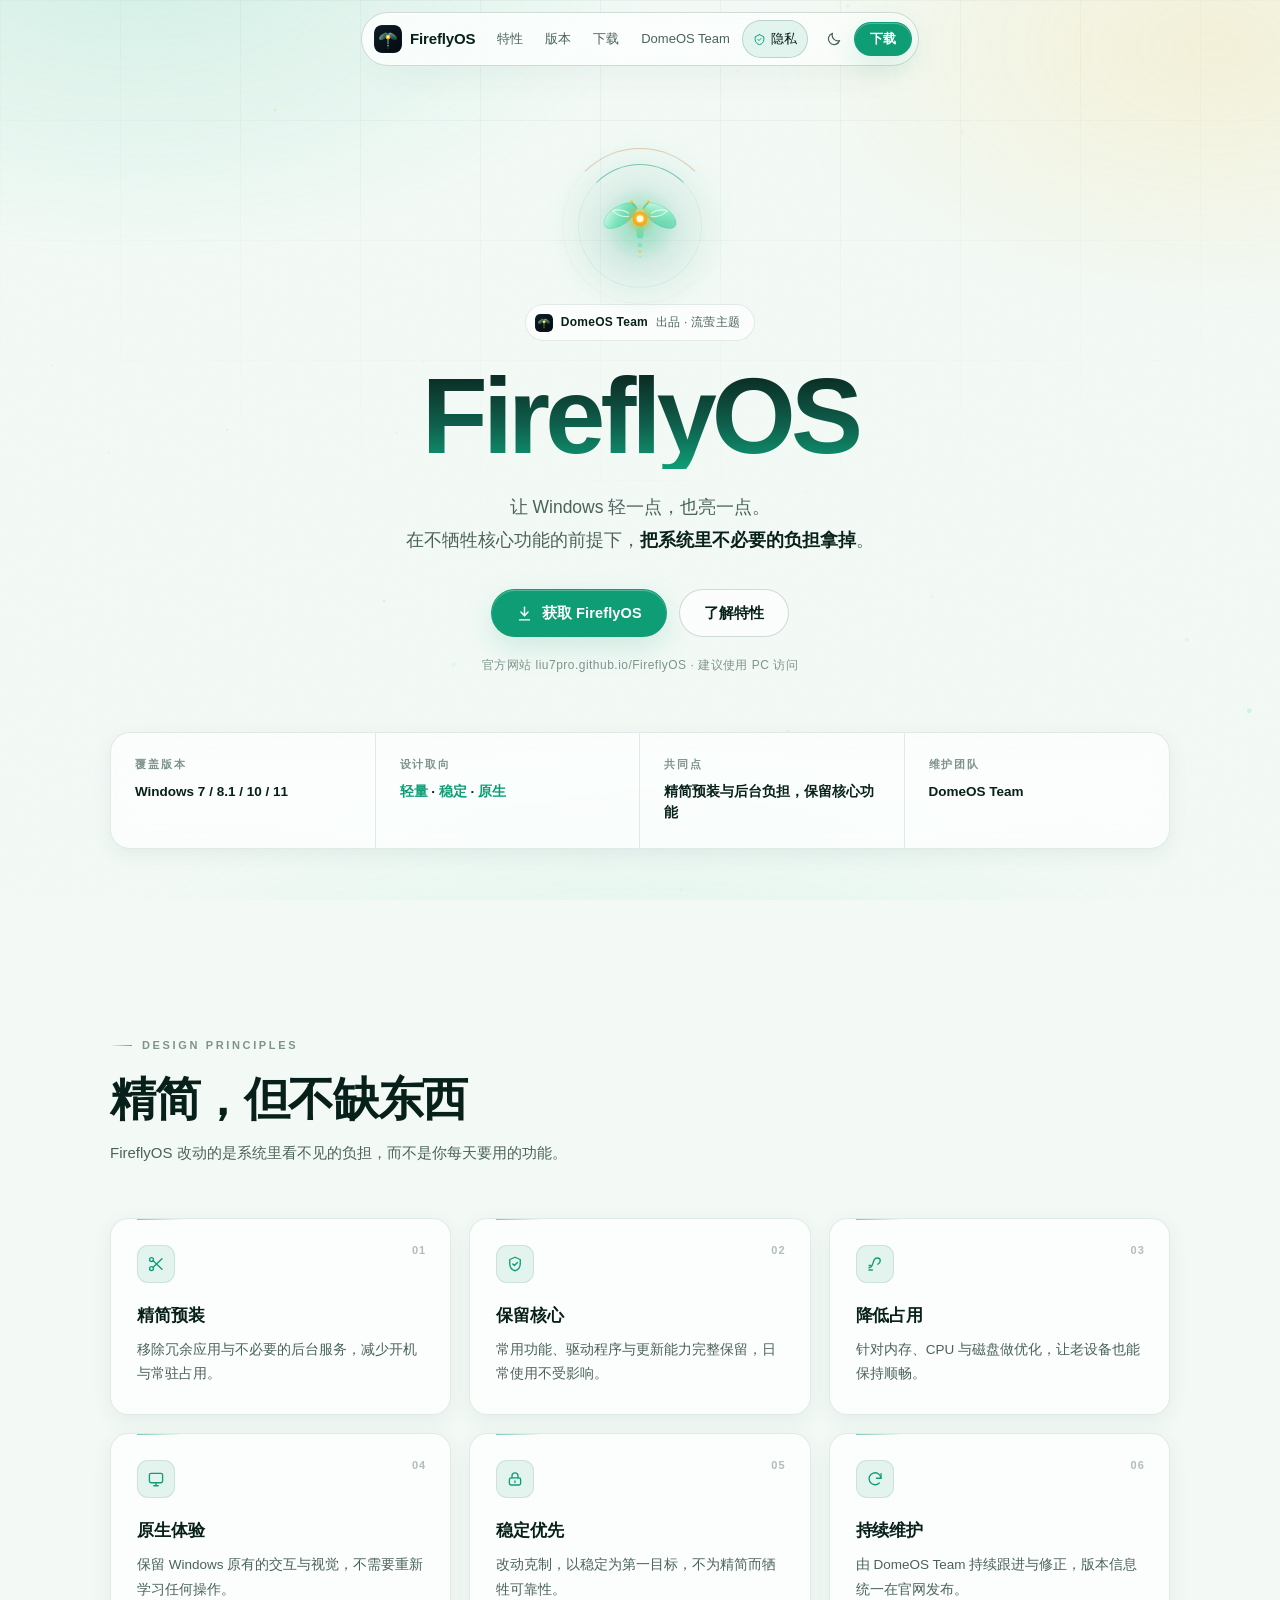
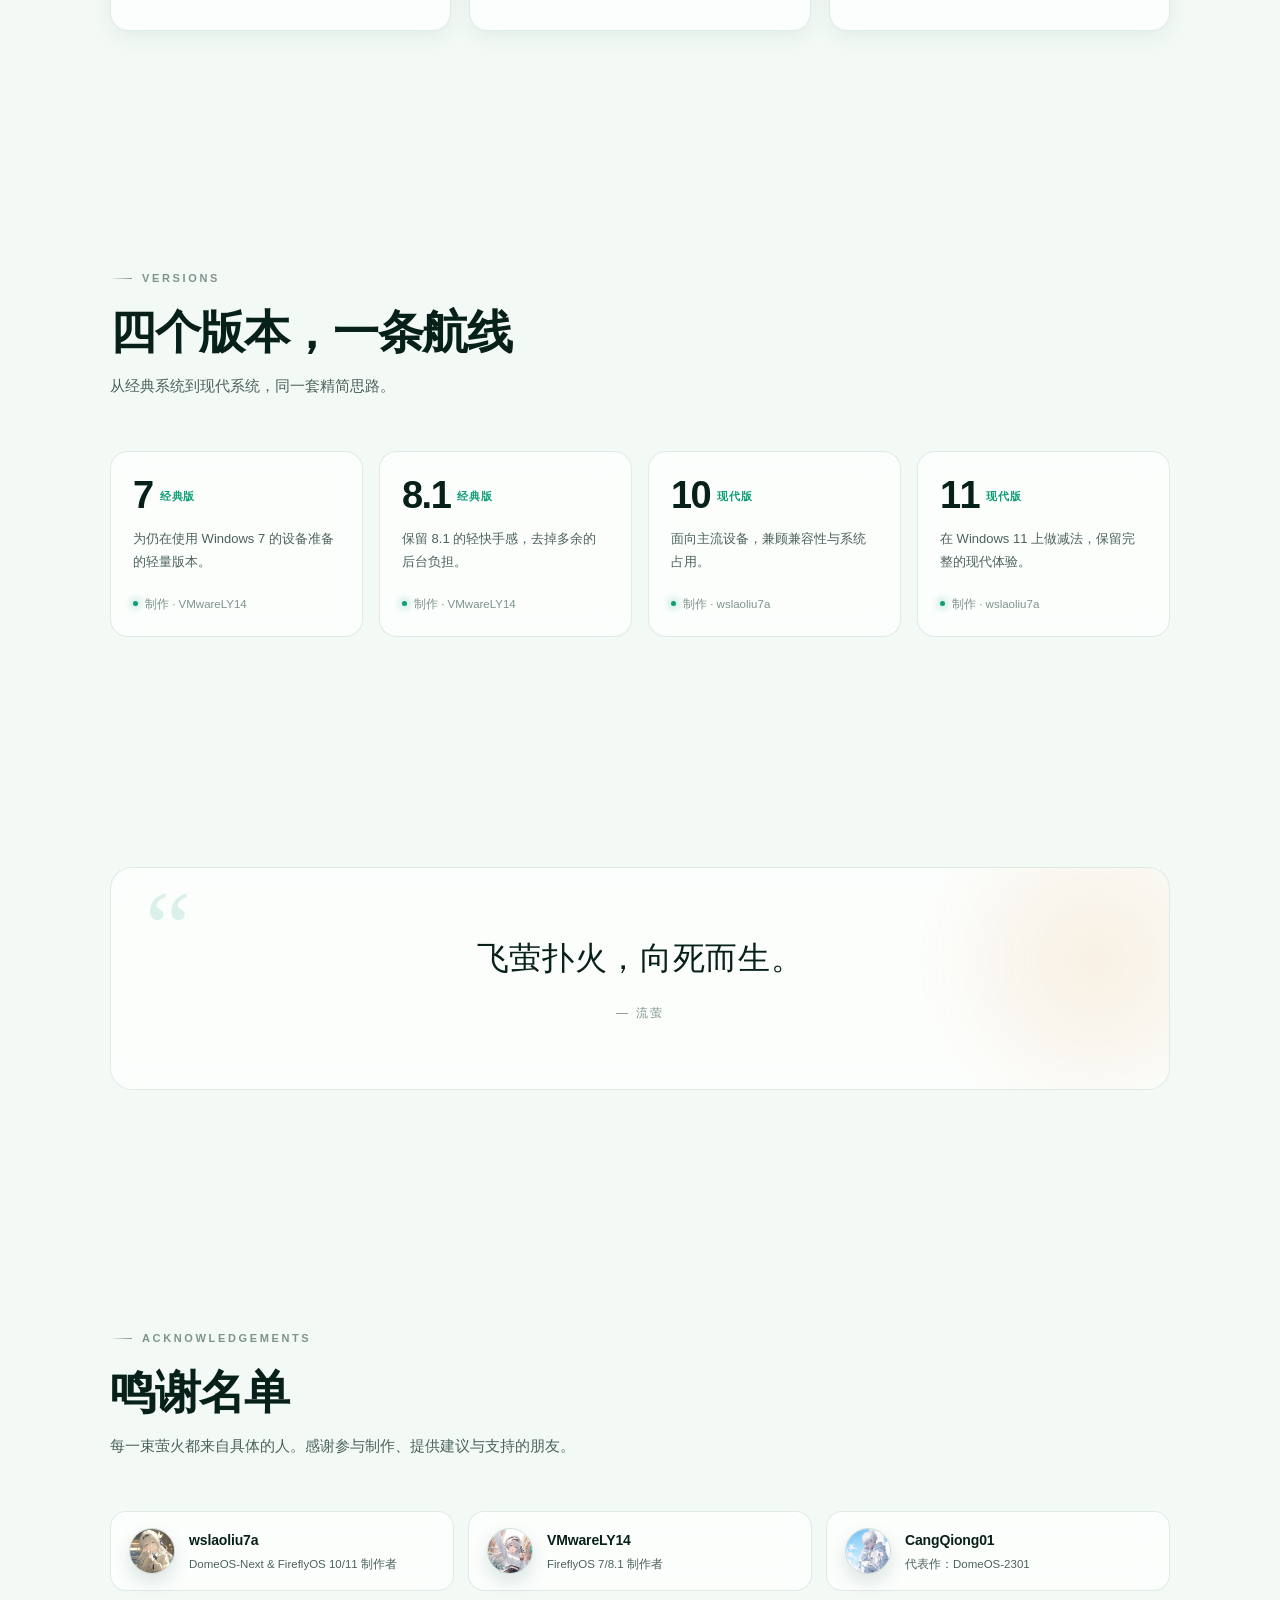
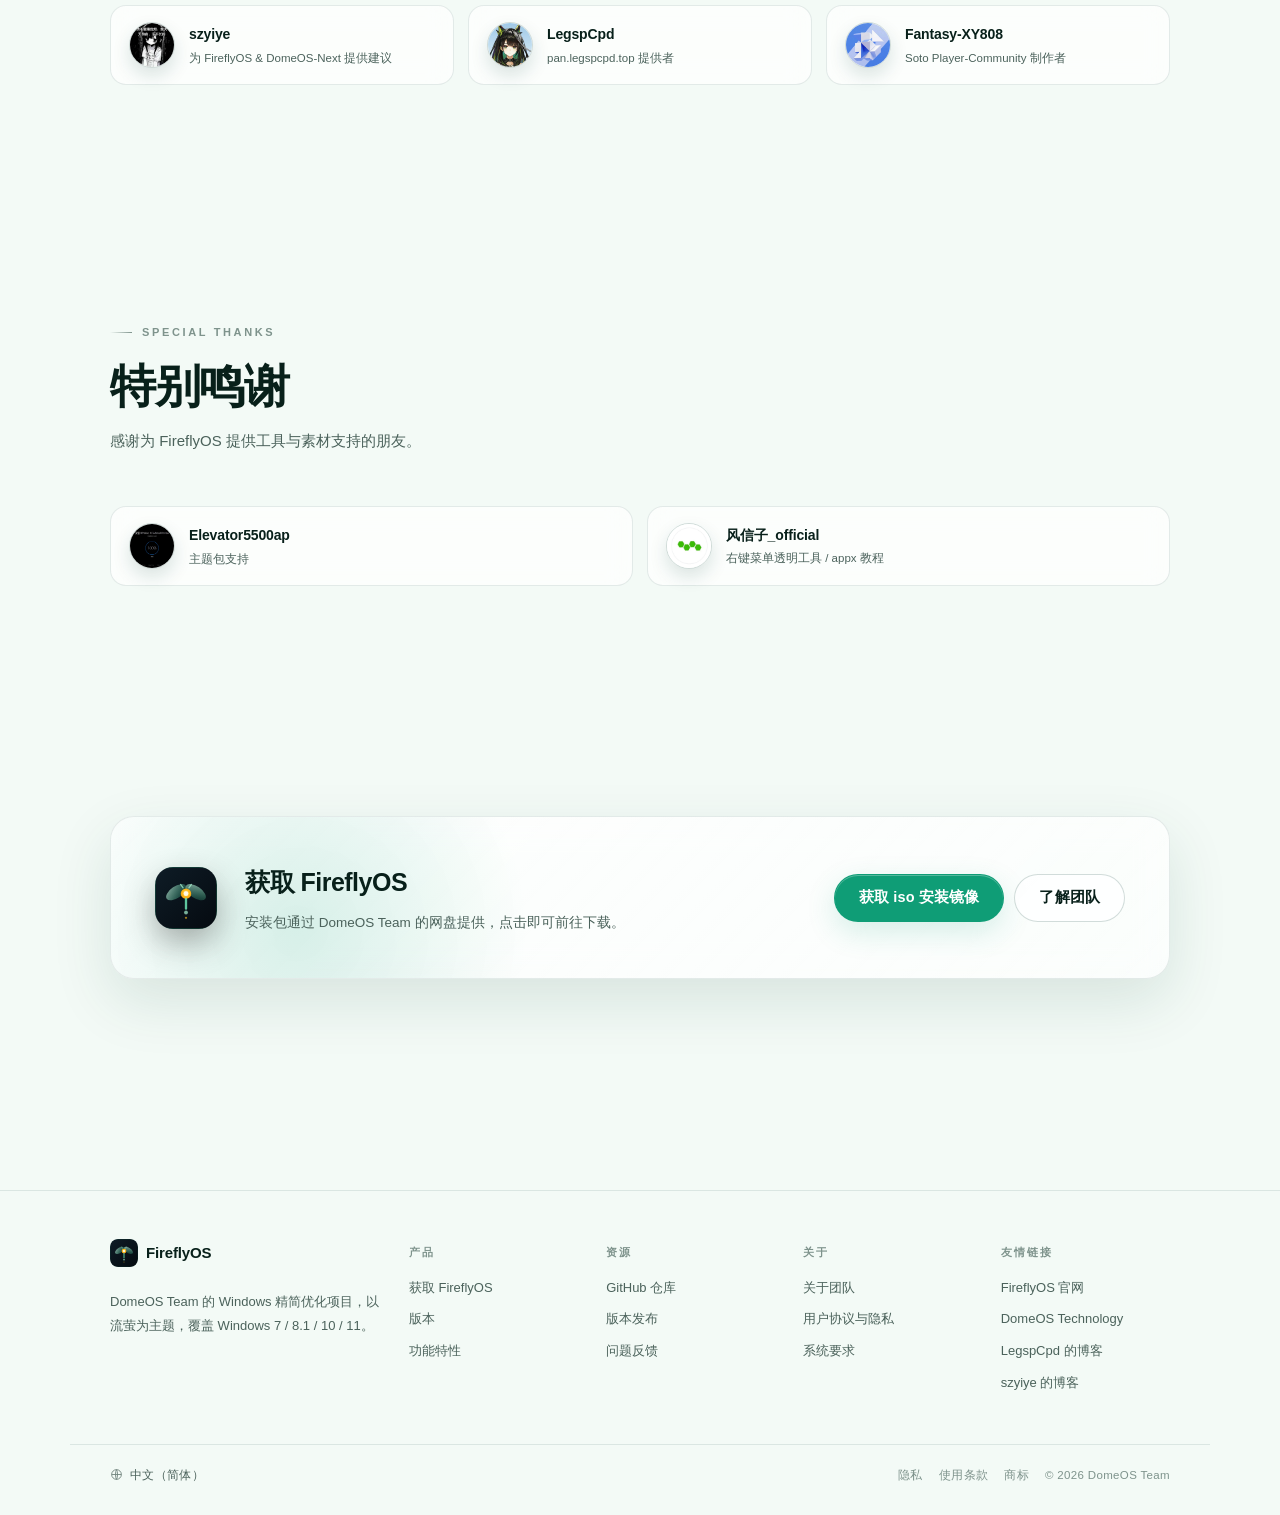
==== index.html @ e820aefb "style: 参考月之暗面优化排版，隐私入口改为 Team 协议页" ====
<!DOCTYPE html>
<html lang="zh-CN" data-color-mode="dark">
<head>
<meta charset="UTF-8" />
<meta name="viewport" content="width=device-width, initial-scale=1.0" />
<title>FireflyOS — 让 Windows 重新发光</title>
<meta name="description" content="FireflyOS 是 DomeOS Team 打造的 Windows 精简优化版本，以流萤为主题，覆盖 Windows 7 / 8.1 / 10 / 11，在不牺牲核心功能的前提下降低系统占用。" />
<meta name="theme-color" content="#060a10" id="themeColor" />
<meta name="color-scheme" content="dark light" />
<meta property="og:type" content="website" />
<meta property="og:title" content="FireflyOS — 让 Windows 重新发光" />
<meta property="og:description" content="DomeOS Team 出品的 Windows 精简优化版本，以流萤为主题，覆盖 Windows 7 / 8.1 / 10 / 11。飞萤扑火，向死而生。" />
<link rel="icon" href="assets/logo.svg" type="image/svg+xml" />
<script>
  (function () {
    try {
      var saved = localStorage.getItem('ff-theme');
      var mode = saved === 'light' || saved === 'dark'
        ? saved
        : (window.matchMedia('(prefers-color-scheme: light)').matches ? 'light' : 'dark');
      document.documentElement.setAttribute('data-color-mode', mode);
    } catch (e) {}
  })();
</script>
<style>html{background:#060a10}html[data-color-mode="light"]{background:#f3faf6}</style>
<link rel="stylesheet" href="assets/theme.css" />
<link rel="stylesheet" href="assets/style.css?v=4" />
</head>
<body>

<div class="bg-scene" aria-hidden="true"></div>
<canvas id="fireflies" aria-hidden="true"></canvas>

<header class="site-header" id="siteHeader">
  <div class="nav-inner">
    <a class="brand" href="#" aria-label="FireflyOS 首页">
      <img src="assets/logo.svg" alt="" />
      <span>FireflyOS</span>
    </a>

    <nav class="nav-links" id="navLinks" aria-label="主导航">
      <span class="nav-hover" aria-hidden="true"></span>
      <a href="#features">特性</a>
      <a href="#versions">版本</a>
      <a href="#download">下载</a>
      <a href="https://liu7pro.github.io/DomeOS-Team/">DomeOS Team</a>
      <a class="nav-privacy" href="https://liu7pro.github.io/DomeOS-Team/legal.html" aria-label="用户协议与隐私政策">
        <svg viewBox="0 0 24 24" fill="none" stroke="currentColor" stroke-width="1.8" stroke-linecap="round" stroke-linejoin="round"><path d="M12 3l8 4v5c0 4.5-3.4 8.6-8 9.5C7.4 20.6 4 16.5 4 12V7l8-4z" /><path d="m9 12 2 2 4-4" /></svg>
        隐私
      </a>
    </nav>

    <div class="nav-actions">
      <button class="theme-toggle" id="themeToggle" type="button" aria-label="切换深浅色模式" aria-pressed="false">
        <svg class="ic-sun" viewBox="0 0 24 24" fill="none" stroke="currentColor" stroke-width="1.8" stroke-linecap="round">
          <circle cx="12" cy="12" r="4.2" />
          <path d="M12 2.5v2M12 19.5v2M2.5 12h2M19.5 12h2M5.2 5.2l1.4 1.4M17.4 17.4l1.4 1.4M18.8 5.2l-1.4 1.4M6.6 17.4l-1.4 1.4" />
        </svg>
        <svg class="ic-moon" viewBox="0 0 24 24" fill="none" stroke="currentColor" stroke-width="1.8" stroke-linecap="round" stroke-linejoin="round">
          <path d="M20.5 14.3A8.6 8.6 0 0 1 9.7 3.5a8.6 8.6 0 1 0 10.8 10.8Z" />
        </svg>
      </button>
      <a class="btn btn-primary btn-sm" href="https://pan.legspcpd.top/s/m5fM" target="_blank" rel="noopener">下载</a>
      <button class="menu-toggle" id="menuToggle" type="button" aria-label="打开菜单" aria-expanded="false" aria-controls="navLinks">
        <svg viewBox="0 0 24 24" fill="none" stroke="currentColor" stroke-width="2" stroke-linecap="round"><path d="M4 7h16M4 12h16M4 17h16" /></svg>
      </button>
    </div>
  </div>
</header>

<main>
  <section class="hero">
    <div class="container">
      <div class="hero-mark" aria-hidden="true">
        <span class="ring"></span>
        <span class="ring r2"></span>
        <img src="assets/emblem.svg" alt="" />
      </div>

      <div class="hero-badge">
        <img src="assets/logo.svg" alt="" />
        <b>DomeOS Team</b> 出品 · 流萤主题
      </div>

      <h1>FireflyOS</h1>
      <p class="lead">
        让 Windows 轻一点，也亮一点。<br />
        在不牺牲核心功能的前提下，<strong>把系统里不必要的负担拿掉</strong>。
      </p>

      <div class="hero-actions">
        <a class="btn btn-primary" href="https://pan.legspcpd.top/s/m5fM" target="_blank" rel="noopener">
          <svg viewBox="0 0 24 24" fill="none" stroke="currentColor" stroke-width="2" stroke-linecap="round" stroke-linejoin="round"><path d="M12 3v12" /><path d="m7 10 5 5 5-5" /><path d="M5 21h14" /></svg>
          获取 FireflyOS
        </a>
        <a class="btn btn-ghost" href="#features">了解特性</a>
      </div>

      <p class="hero-note">官方网站 liu7pro.github.io/FireflyOS · 建议使用 PC 访问</p>

      <div class="spec-panel" data-reveal>
        <div class="spec-item">
          <span>覆盖版本</span>
          <b>Windows 7 / 8.1 / 10 / 11</b>
        </div>
        <div class="spec-item">
          <span>设计取向</span>
          <b><em>轻量</em> · <em>稳定</em> · <em>原生</em></b>
        </div>
        <div class="spec-item">
          <span>共同点</span>
          <b>精简预装与后台负担，保留核心功能</b>
        </div>
        <div class="spec-item">
          <span>维护团队</span>
          <b>DomeOS Team</b>
        </div>
      </div>
    </div>
  </section>

  <section class="section" id="features">
    <div class="container">
      <div class="section-head" data-reveal>
        <span class="eyebrow">Design Principles</span>
        <h2 class="section-title">精简，但不缺东西</h2>
        <p class="section-sub">FireflyOS 改动的是系统里看不见的负担，而不是你每天要用的功能。</p>
      </div>

      <div class="grid-3">
        <article class="card" data-reveal style="--d:.02s">
          <span class="card-index">01</span>
          <div class="card-icon"><svg viewBox="0 0 24 24" fill="none" stroke="currentColor" stroke-width="1.8" stroke-linecap="round" stroke-linejoin="round"><circle cx="6" cy="6" r="2.6" /><circle cx="6" cy="18" r="2.6" /><path d="M8.2 7.6 20 19M8.2 16.4 20 5" /></svg></div>
          <h3>精简预装</h3>
          <p>移除冗余应用与不必要的后台服务，减少开机与常驻占用。</p>
        </article>
        <article class="card" data-reveal style="--d:.06s">
          <span class="card-index">02</span>
          <div class="card-icon"><svg viewBox="0 0 24 24" fill="none" stroke="currentColor" stroke-width="1.8" stroke-linecap="round" stroke-linejoin="round"><path d="M12 3 5 6v5.6c0 4.3 2.9 8.1 7 9.4 4.1-1.3 7-5.1 7-9.4V6l-7-3Z" /><path d="m9 12 2.1 2.1L15.3 10" /></svg></div>
          <h3>保留核心</h3>
          <p>常用功能、驱动程序与更新能力完整保留，日常使用不受影响。</p>
        </article>
        <article class="card" data-reveal style="--d:.1s">
          <span class="card-index">03</span>
          <div class="card-icon"><svg viewBox="0 0 24 24" fill="none" stroke="currentColor" stroke-width="1.8" stroke-linecap="round" stroke-linejoin="round"><path d="M4 17c3.4 0 4.6-3.2 5.4-6.4C10.2 7.4 11.3 4 15 4c2.5 0 4 1.6 4 3.7 0 2.3-1.6 3.6-3.3 4.6" /><path d="M4 20h4.5" /><path d="M4 14h2.8" /></svg></div>
          <h3>降低占用</h3>
          <p>针对内存、CPU 与磁盘做优化，让老设备也能保持顺畅。</p>
        </article>
        <article class="card" data-reveal style="--d:.02s">
          <span class="card-index">04</span>
          <div class="card-icon"><svg viewBox="0 0 24 24" fill="none" stroke="currentColor" stroke-width="1.8" stroke-linecap="round" stroke-linejoin="round"><rect x="3.2" y="4.5" width="17.6" height="12.5" rx="2.2" /><path d="M9 21h6M12 17v4" /></svg></div>
          <h3>原生体验</h3>
          <p>保留 Windows 原有的交互与视觉，不需要重新学习任何操作。</p>
        </article>
        <article class="card" data-reveal style="--d:.06s">
          <span class="card-index">05</span>
          <div class="card-icon"><svg viewBox="0 0 24 24" fill="none" stroke="currentColor" stroke-width="1.8" stroke-linecap="round" stroke-linejoin="round"><rect x="4.5" y="10.5" width="15" height="9.5" rx="2.2" /><path d="M8 10.5V7.8a4 4 0 0 1 8 0v2.7" /><path d="M12 14.6v2" /></svg></div>
          <h3>稳定优先</h3>
          <p>改动克制，以稳定为第一目标，不为精简而牺牲可靠性。</p>
        </article>
        <article class="card" data-reveal style="--d:.1s">
          <span class="card-index">06</span>
          <div class="card-icon"><svg viewBox="0 0 24 24" fill="none" stroke="currentColor" stroke-width="1.8" stroke-linecap="round" stroke-linejoin="round"><path d="M20 11a8 8 0 1 0-2.3 6.3" /><path d="M20 5v6h-6" /></svg></div>
          <h3>持续维护</h3>
          <p>由 DomeOS Team 持续跟进与修正，版本信息统一在官网发布。</p>
        </article>
      </div>
    </div>
  </section>

  <section class="section" id="versions">
    <div class="container">
      <div class="section-head" data-reveal>
        <span class="eyebrow">Versions</span>
        <h2 class="section-title">四个版本，一条航线</h2>
        <p class="section-sub">从经典系统到现代系统，同一套精简思路。</p>
      </div>

      <div class="versions">
        <article class="version-card" data-reveal style="--d:.02s">
          <div class="v-num">7<small>经典版</small></div>
          <p class="v-desc">为仍在使用 Windows 7 的设备准备的轻量版本。</p>
          <span class="v-maker">制作 · VMwareLY14</span>
        </article>
        <article class="version-card" data-reveal style="--d:.06s">
          <div class="v-num">8.1<small>经典版</small></div>
          <p class="v-desc">保留 8.1 的轻快手感，去掉多余的后台负担。</p>
          <span class="v-maker">制作 · VMwareLY14</span>
        </article>
        <article class="version-card" data-reveal style="--d:.1s">
          <div class="v-num">10<small>现代版</small></div>
          <p class="v-desc">面向主流设备，兼顾兼容性与系统占用。</p>
          <span class="v-maker">制作 · wslaoliu7a</span>
        </article>
        <article class="version-card" data-reveal style="--d:.14s">
          <div class="v-num">11<small>现代版</small></div>
          <p class="v-desc">在 Windows 11 上做减法，保留完整的现代体验。</p>
          <span class="v-maker">制作 · wslaoliu7a</span>
        </article>
      </div>
    </div>
  </section>

  <section class="section">
    <div class="container">
      <div class="quote-panel" data-reveal>
        <q>飞萤扑火，向死而生。</q>
        <span>— 流萤</span>
      </div>
    </div>
  </section>

  <section class="section" id="thanks">
    <div class="container">
      <div class="section-head" data-reveal>
        <span class="eyebrow">Acknowledgements</span>
        <h2 class="section-title">鸣谢名单</h2>
        <p class="section-sub">每一束萤火都来自具体的人。感谢参与制作、提供建议与支持的朋友。</p>
      </div>

      <div class="thanks-grid">
        <a class="thanks-card" href="https://space.bilibili.com/1834614293" target="_blank" rel="noopener" data-reveal style="--d:.02s">
          <img src="assets/people/wslaoliu7a.jpg" alt="" />
          <div><b>wslaoliu7a</b><span>DomeOS-Next &amp; FireflyOS 10/11 制作者</span></div>
        </a>
        <a class="thanks-card" href="https://space.bilibili.com/1227511340" target="_blank" rel="noopener" data-reveal style="--d:.05s">
          <img src="assets/people/vmwarely14.jpg" alt="" />
          <div><b>VMwareLY14</b><span>FireflyOS 7/8.1 制作者</span></div>
        </a>
        <a class="thanks-card" href="https://space.bilibili.com/1995157657" target="_blank" rel="noopener" data-reveal style="--d:.08s">
          <img src="assets/people/cangqiong01.jpg" alt="" />
          <div><b>CangQiong01</b><span>代表作：DomeOS-2301</span></div>
        </a>
        <a class="thanks-card" href="https://space.bilibili.com/3493112219437191" target="_blank" rel="noopener" data-reveal style="--d:.02s">
          <img src="assets/people/szyiye.jpg" alt="" />
          <div><b>szyiye</b><span>为 FireflyOS &amp; DomeOS-Next 提供建议</span></div>
        </a>
        <a class="thanks-card" href="https://space.bilibili.com/1614911881" target="_blank" rel="noopener" data-reveal style="--d:.05s">
          <img src="assets/people/legspcpd.jpg" alt="" />
          <div><b>LegspCpd</b><span>pan.legspcpd.top 提供者</span></div>
        </a>
        <a class="thanks-card" href="https://github.com/Fantasy-XY808" target="_blank" rel="noopener" data-reveal style="--d:.08s">
          <img src="assets/people/fantasy-xy808.jpg" alt="" />
          <div><b>Fantasy-XY808</b><span>Soto Player-Community 制作者</span></div>
        </a>
      </div>
    </div>
  </section>

  <section class="section" id="special-thanks">
    <div class="container">
      <div class="section-head" data-reveal>
        <span class="eyebrow">Special Thanks</span>
        <h2 class="section-title">特别鸣谢</h2>
        <p class="section-sub">感谢为 FireflyOS 提供工具与素材支持的朋友。</p>
      </div>

      <div class="thanks-grid two">
        <a class="thanks-card" href="https://space.bilibili.com/449530793" target="_blank" rel="noopener" data-reveal style="--d:.02s">
          <img src="assets/people/elevator5500ap.jpg" alt="" />
          <div><b>Elevator5500ap</b><span>主题包支持</span></div>
        </a>
        <a class="thanks-card" href="https://space.bilibili.com/3494369573210315" target="_blank" rel="noopener" data-reveal style="--d:.05s">
          <img src="assets/people/fengxinzi.jpg" alt="" />
          <div><b>风信子_official</b><span>右键菜单透明工具 / appx 教程</span></div>
        </a>
      </div>
    </div>
  </section>

  <section class="section" id="download">
    <div class="container">
      <div class="cta-panel" data-reveal>
        <img src="assets/logo.svg" alt="" />
        <div class="cta-text">
          <h2>获取 FireflyOS</h2>
          <p>安装包通过 DomeOS Team 的网盘提供，点击即可前往下载。</p>
        </div>
        <div class="cta-actions">
          <a class="btn btn-primary" href="https://pan.legspcpd.top/s/m5fM" target="_blank" rel="noopener">获取 iso 安装镜像</a>
          <a class="btn btn-ghost" href="https://liu7pro.github.io/DomeOS-Team/">了解团队</a>
        </div>
      </div>
    </div>
  </section>
</main>

<footer class="site-footer">
  <div class="container footer-inner">
    <div class="footer-brand">
      <a class="brand" href="#">
        <img src="assets/logo.svg" alt="" />
        <span>FireflyOS</span>
      </a>
      <p>DomeOS Team 的 Windows 精简优化项目，以流萤为主题，覆盖 Windows 7 / 8.1 / 10 / 11。</p>
    </div>
    <div class="footer-col">
      <h4>产品</h4>
      <a href="https://pan.legspcpd.top/s/m5fM" target="_blank" rel="noopener">获取 FireflyOS</a>
      <a href="#versions">版本</a>
      <a href="#features">功能特性</a>
    </div>
    <div class="footer-col">
      <h4>资源</h4>
      <a href="https://github.com/liu7pro/FireflyOS" target="_blank" rel="noopener">GitHub 仓库</a>
      <a href="https://github.com/liu7pro/FireflyOS/releases" target="_blank" rel="noopener">版本发布</a>
      <a href="https://github.com/liu7pro/FireflyOS/issues" target="_blank" rel="noopener">问题反馈</a>
    </div>
    <div class="footer-col">
      <h4>关于</h4>
      <a href="https://liu7pro.github.io/DomeOS-Team/">关于团队</a>
      <a href="https://liu7pro.github.io/DomeOS-Team/legal.html">用户协议与隐私</a>
      <a href="#versions">系统要求</a>
    </div>
    <div class="footer-col">
      <h4>友情链接</h4>
      <a href="https://liu7pro.github.io/FireflyOS/">FireflyOS 官网</a>
      <a href="https://cangqiong01.github.io/" target="_blank" rel="noopener">DomeOS Technology</a>
      <a href="https://www.legspcpd.top/" target="_blank" rel="noopener">LegspCpd 的博客</a>
      <a href="https://blog.szyiye.cn" target="_blank" rel="noopener">szyiye 的博客</a>
    </div>
  </div>
  <div class="container footer-bottom">
    <a class="footer-lang" href="en/index.html">
      <svg viewBox="0 0 24 24" fill="none" stroke="currentColor" stroke-width="1.6"><circle cx="12" cy="12" r="9" /><path d="M3 12h18M12 3c2.5 2.6 2.5 15.4 0 18M12 3c-2.5 2.6-2.5 15.4 0 18" /></svg>
      中文（简体）
    </a>
    <div class="footer-legal">
      <a href="https://liu7pro.github.io/DomeOS-Team/legal.html">隐私</a>
      <a href="https://liu7pro.github.io/DomeOS-Team/legal.html">使用条款</a>
      <a href="https://liu7pro.github.io/about.html">商标</a>
      <a href="https://liu7pro.github.io/DomeOS-Team/">© <span id="year">2026</span> DomeOS Team</a>
    </div>
  </div>
</footer>

<script src="assets/main.js"></script>
</body>
</html>
---- assets/theme.css ----
/* FireflyOS — 主题令牌
   深夜蓝底 + 薄荷微光 + 萤火琥珀
   所有颜色集中在此文件，深浅色由 data-theme 切换 */

:root {
  color-scheme: dark;

  --bg: #060a10;
  --bg-2: #0a121c;
  --bg-3: #0d1826;

  --surface: rgba(255, 255, 255, .045);
  --surface-2: rgba(255, 255, 255, .075);
  --surface-3: rgba(255, 255, 255, .11);

  --border: rgba(255, 255, 255, .09);
  --border-strong: rgba(255, 255, 255, .18);

  --text: #e9f2ee;
  --text-2: #9db1ab;
  --text-3: #62766f;

  --mint: #34d399;
  --mint-soft: #6ee7b7;
  --amber: #fbbf24;
  --lime: #a0e448;

  --accent: #34d399;
  --accent-ink: #04130d;
  --accent-g: rgba(52, 211, 153, .12);
  --amber-g: rgba(251, 191, 36, .10);

  --glow: rgba(52, 211, 153, .20);
  --glow-amber: rgba(251, 191, 36, .14);

  --shadow-sm: 0 8px 24px rgba(0, 0, 0, .28);
  --shadow: 0 22px 64px rgba(0, 0, 0, .46);

  --header: rgba(6, 10, 16, .70);
  --header-line: rgba(255, 255, 255, .07);

  --grid-line: rgba(255, 255, 255, .035);
  --noise: .05;
  --firefly-a: .85;
}

html[data-color-mode="light"] {
  color-scheme: light;

  --bg: #f3faf6;
  --bg-2: #eaf6f0;
  --bg-3: #e0f1e8;

  --surface: rgba(255, 255, 255, .70);
  --surface-2: rgba(255, 255, 255, .86);
  --surface-3: rgba(255, 255, 255, .96);

  --border: rgba(9, 65, 51, .10);
  --border-strong: rgba(9, 65, 51, .18);

  --text: #08201a;
  --text-2: #4b625b;
  --text-3: #7e938c;

  --mint: #0f9d76;
  --mint-soft: #0b8a67;
  --amber: #b45309;
  --lime: #4d7c0f;

  --accent: #0f9d76;
  --accent-ink: #ffffff;
  --accent-g: rgba(15, 157, 118, .10);
  --amber-g: rgba(180, 83, 9, .08);

  --glow: rgba(15, 157, 118, .16);
  --glow-amber: rgba(217, 119, 6, .10);

  --shadow-sm: 0 6px 20px rgba(17, 74, 58, .07);
  --shadow: 0 22px 60px rgba(17, 74, 58, .12);

  --header: rgba(246, 253, 249, .78);
  --header-line: rgba(9, 65, 51, .08);

  --grid-line: rgba(9, 65, 51, .045);
  --noise: .035;
  --firefly-a: .38;
}
---- assets/style.css ----
/* ==========================================================================
   FireflyOS · 站点样式
   深夜蓝底、薄荷微光、萤火琥珀；深浅色由 theme.css 的令牌驱动
   ========================================================================== */

*, *::before, *::after { box-sizing: border-box; }

html {
  background: var(--bg);
  -webkit-text-size-adjust: 100%;
  scroll-behavior: smooth;
  transition: background-color .5s ease;
}

body {
  margin: 0;
  min-height: 100vh;
  font-family: "Segoe UI Variable Display", "Segoe UI", "PingFang SC", "Microsoft YaHei UI", "Microsoft YaHei", sans-serif;
  font-size: 15px;
  line-height: 1.75;
  color: var(--text);
  background: var(--bg);
  -webkit-font-smoothing: antialiased;
  text-rendering: optimizeLegibility;
  overflow-x: hidden;
  transition: color .5s ease, background-color .5s ease;
}

img, svg { display: block; }
a { color: inherit; text-decoration: none; }
button { font: inherit; color: inherit; }
::selection { background: var(--accent); color: var(--accent-ink); }

:focus-visible {
  outline: 2px solid var(--mint);
  outline-offset: 3px;
  border-radius: 6px;
}

.container {
  width: 100%;
  max-width: 1140px;
  margin: 0 auto;
  padding: 0 clamp(20px, 4vw, 40px);
}

/* --------------------------------------------------------------------------
   背景：极光、网格、噪点、萤火
   -------------------------------------------------------------------------- */
.bg-scene {
  position: fixed;
  inset: 0;
  z-index: 0;
  overflow: hidden;
  pointer-events: none;
}

.bg-scene::before {
  content: "";
  position: absolute;
  inset: -20%;
  background:
    radial-gradient(42% 38% at 22% 8%, var(--glow), transparent 70%),
    radial-gradient(34% 30% at 82% 18%, var(--glow-amber), transparent 72%),
    radial-gradient(50% 46% at 50% 108%, rgba(52, 211, 153, .10), transparent 74%);
  filter: blur(10px);
  animation: aurora 26s ease-in-out infinite alternate;
}

html[data-color-mode="light"] .bg-scene::before {
  background:
    radial-gradient(42% 38% at 22% 8%, rgba(45, 190, 150, .18), transparent 70%),
    radial-gradient(34% 30% at 82% 18%, rgba(251, 191, 36, .14), transparent 72%),
    radial-gradient(50% 46% at 50% 108%, rgba(120, 220, 190, .22), transparent 74%);
}

.bg-scene::after {
  content: "";
  position: absolute;
  inset: 0;
  background-image:
    linear-gradient(90deg, var(--grid-line) 1px, transparent 1px),
    linear-gradient(180deg, var(--grid-line) 1px, transparent 1px);
  background-size: 120px 120px;
  mask-image: radial-gradient(70% 60% at 50% 0%, #000 20%, transparent 100%);
  -webkit-mask-image: radial-gradient(70% 60% at 50% 0%, #000 20%, transparent 100%);
}

@keyframes aurora {
  0%   { transform: translate3d(-2%, -1%, 0) scale(1); }
  50%  { transform: translate3d(2%, 2%, 0) scale(1.06); }
  100% { transform: translate3d(-1%, 3%, 0) scale(1.02); }
}

#fireflies {
  position: fixed;
  inset: 0;
  z-index: 1;
  width: 100%;
  height: 100%;
  pointer-events: none;
  opacity: var(--firefly-a);
  transition: opacity .6s ease;
}

body::after {
  content: "";
  position: fixed;
  inset: 0;
  z-index: 2;
  pointer-events: none;
  opacity: var(--noise);
  background-image: url("data:image/svg+xml,%3Csvg xmlns='http://www.w3.org/2000/svg' width='160' height='160'%3E%3Cfilter id='n'%3E%3CfeTurbulence type='fractalNoise' baseFrequency='.85' numOctaves='2' stitchTiles='stitch'/%3E%3C/filter%3E%3Crect width='160' height='160' filter='url(%23n)' opacity='.55'/%3E%3C/svg%3E");
}

main, .site-header, .site-footer { position: relative; z-index: 3; }

/* --------------------------------------------------------------------------
   通用排版
   -------------------------------------------------------------------------- */
.section {
  padding: clamp(72px, 9vw, 118px) 0;
}

.section-head {
  max-width: 680px;
  margin-bottom: clamp(34px, 4vw, 52px);
}

.section-head.center {
  margin-left: auto;
  margin-right: auto;
  text-align: center;
}

.eyebrow {
  display: inline-flex;
  align-items: center;
  gap: 10px;
  font-size: 11px;
  font-weight: 600;
  letter-spacing: .24em;
  text-transform: uppercase;
  color: var(--text-3);
}

.eyebrow::before {
  content: "";
  width: 22px;
  height: 1px;
  background: linear-gradient(90deg, transparent, currentColor);
}

.section-title {
  margin: 16px 0 12px;
  font-size: clamp(30px, 4vw, 46px);
  font-weight: 650;
  line-height: 1.22;
  letter-spacing: -.03em;
}

.section-sub {
  margin: 0;
  font-size: 15px;
  color: var(--text-2);
  line-height: 1.85;
}

/* --------------------------------------------------------------------------
   按钮
   -------------------------------------------------------------------------- */
.btn {
  display: inline-flex;
  align-items: center;
  justify-content: center;
  gap: 9px;
  height: 48px;
  padding: 0 24px;
  border: 1px solid transparent;
  border-radius: 999px;
  font-size: 14.5px;
  font-weight: 600;
  letter-spacing: .01em;
  cursor: pointer;
  transition: transform .25s cubic-bezier(.22, 1, .36, 1), background-color .25s ease,
              border-color .25s ease, box-shadow .3s ease, color .25s ease;
}

.btn svg { width: 17px; height: 17px; flex-shrink: 0; }

.btn-primary {
  color: var(--accent-ink);
  background: var(--accent);
  box-shadow: 0 10px 30px var(--glow), inset 0 1px 0 rgba(255, 255, 255, .28);
}

.btn-primary:hover {
  transform: translateY(-2px);
  box-shadow: 0 16px 38px var(--glow), inset 0 1px 0 rgba(255, 255, 255, .34);
  background: var(--mint-soft);
}

.btn-ghost {
  color: var(--text);
  background: var(--surface);
  border-color: var(--border-strong);
}

.btn-ghost:hover {
  transform: translateY(-2px);
  background: var(--surface-2);
  border-color: var(--border-strong);
}

.btn-sm { height: 34px; padding: 0 15px; font-size: 13px; border-radius: 999px; }

/* --------------------------------------------------------------------------
   顶部导航
   -------------------------------------------------------------------------- */
.site-header {
  position: sticky;
  top: 0;
  z-index: 60;
  padding: 12px 0 0;
  pointer-events: none;
  transition: padding .3s ease;
}

.site-header.scrolled { padding-top: 8px; }

.nav-inner {
  pointer-events: auto;
  position: relative;
  display: flex;
  align-items: center;
  gap: 6px;
  width: fit-content;
  max-width: calc(100% - 32px);
  height: 54px;
  margin: 0 auto;
  padding: 4px 6px 4px 12px;
  border: 1px solid var(--border-strong);
  border-radius: 999px;
  background: linear-gradient(145deg, var(--surface-2), var(--surface));
  -webkit-backdrop-filter: blur(20px) saturate(150%);
  backdrop-filter: blur(20px) saturate(150%);
  box-shadow: 0 16px 40px -18px rgba(0, 0, 0, .55), inset 0 1px 0 rgba(255, 255, 255, .18);
  transition: background-color .3s ease, box-shadow .3s ease, border-color .3s ease;
}

html[data-color-mode="light"] .nav-inner {
  background: linear-gradient(145deg, rgba(255, 255, 255, .82), rgba(255, 255, 255, .58));
  box-shadow: 0 16px 40px -24px rgba(17, 74, 58, .30), inset 0 1px 0 rgba(255, 255, 255, .95);
}

.site-header.scrolled .nav-inner {
  border-color: var(--border-strong);
  box-shadow: 0 20px 50px -16px rgba(0, 0, 0, .62), inset 0 1px 0 rgba(255, 255, 255, .22);
}

html[data-color-mode="light"] .site-header.scrolled .nav-inner {
  box-shadow: 0 20px 48px -24px rgba(17, 74, 58, .34), inset 0 1px 0 rgba(255, 255, 255, .98);
}

.brand {
  display: inline-flex;
  align-items: center;
  gap: 8px;
  font-size: 15px;
  font-weight: 700;
  letter-spacing: -.01em;
  white-space: nowrap;
}

.brand img { width: 28px; height: 28px; border-radius: 8px; }

.nav-links {
  position: relative;
  display: flex;
  align-items: center;
  gap: 2px;
  margin-left: 6px;
  margin-right: 2px;
}

.nav-hover {
  position: absolute;
  top: 50%;
  left: 0;
  width: var(--pill-w, 0px);
  height: 30px;
  border-radius: 999px;
  border: 1px solid var(--border);
  background: var(--accent-g);
  transform: translate(var(--pill-x, 0px), -50%);
  opacity: 0;
  pointer-events: none;
  transition: transform .42s cubic-bezier(.34, 1.56, .64, 1),
              width .42s cubic-bezier(.34, 1.56, .64, 1), opacity .2s;
  z-index: 1;
}

.nav-links.pill-on .nav-hover { opacity: 1; }

.nav-links a {
  position: relative;
  z-index: 2;
  padding: 7px 10px;
  border-radius: 999px;
  font-size: 13px;
  font-weight: 500;
  color: var(--text-2);
  transition: color .2s ease, background-color .2s ease;
}

.nav-links a:hover { color: var(--text); background: transparent; }

.nav-links a.nav-privacy {
  display: inline-flex;
  align-items: center;
  gap: 5px;
  color: var(--text);
  border: 1px solid var(--border-strong);
  background: var(--accent-g);
}

.nav-links a.nav-privacy svg {
  width: 13px;
  height: 13px;
  color: var(--mint);
}

.nav-links a.nav-privacy:hover {
  background: var(--surface-2);
  border-color: var(--border-strong);
}

.nav-actions {
  display: flex;
  align-items: center;
  gap: 4px;
  margin-left: 2px;
}

.theme-toggle {
  width: 32px;
  height: 32px;
  display: inline-flex;
  align-items: center;
  justify-content: center;
  border-radius: 50%;
  border: 0;
  background: transparent;
  color: var(--text-2);
  cursor: pointer;
  transition: color .25s ease, background-color .25s ease, transform .3s ease;
}

.theme-toggle:hover {
  color: var(--text);
  background: var(--surface-2);
  transform: rotate(-8deg);
}

.theme-toggle svg { width: 16px; height: 16px; }
.theme-toggle .ic-moon { display: none; }
html[data-color-mode="light"] .theme-toggle .ic-sun { display: none; }
html[data-color-mode="light"] .theme-toggle .ic-moon { display: block; }

.menu-toggle {
  display: none;
  width: 32px;
  height: 32px;
  align-items: center;
  justify-content: center;
  border: 0;
  border-radius: 50%;
  background: transparent;
  color: var(--text-2);
  cursor: pointer;
}

.menu-toggle:hover { background: var(--surface-2); }
.menu-toggle svg { width: 18px; height: 18px; }

/* --------------------------------------------------------------------------
   首屏
   -------------------------------------------------------------------------- */
.hero {
  position: relative;
  padding: clamp(56px, 9vw, 108px) 0 clamp(40px, 6vw, 64px);
  text-align: center;
}

.hero-mark {
  position: relative;
  width: 104px;
  height: 104px;
  margin: 0 auto 26px;
  display: grid;
  place-items: center;
}

.hero-mark::before {
  content: "";
  position: absolute;
  inset: -46px;
  border-radius: 50%;
  background: radial-gradient(circle, var(--glow), transparent 66%);
  filter: blur(6px);
}

.hero-mark img {
  position: relative;
  width: 96px;
  height: 96px;
  filter: drop-shadow(0 18px 34px rgba(0, 0, 0, .38));
  animation: float 7s ease-in-out infinite;
}

html[data-color-mode="light"] .hero-mark img {
  filter: drop-shadow(0 16px 28px rgba(17, 74, 58, .18));
}

.hero-mark .ring {
  position: absolute;
  inset: -10px;
  border-radius: 50%;
  border: 1px solid var(--border);
  border-top-color: var(--mint);
  opacity: .5;
  animation: spin 16s linear infinite;
}

.hero-mark .ring.r2 {
  inset: -26px;
  border-top-color: var(--amber);
  border-right-color: transparent;
  opacity: .28;
  animation-duration: 26s;
  animation-direction: reverse;
}

@keyframes spin { to { transform: rotate(360deg); } }
@keyframes float {
  0%, 100% { transform: translateY(0); }
  50% { transform: translateY(-8px); }
}

.hero-badge {
  display: inline-flex;
  align-items: center;
  gap: 8px;
  padding: 7px 14px 7px 9px;
  border: 1px solid var(--border);
  border-radius: 999px;
  background: var(--surface);
  font-size: 12px;
  color: var(--text-2);
  letter-spacing: .02em;
}

.hero-badge img { width: 18px; height: 18px; border-radius: 5px; }
.hero-badge b { color: var(--text); font-weight: 600; }

.hero h1 {
  margin: 22px 0 0;
  font-size: clamp(56px, 9.4vw, 108px);
  font-weight: 780;
  line-height: .98;
  letter-spacing: -.045em;
  background: linear-gradient(180deg, #ffffff 12%, #d8fff0 52%, var(--mint) 100%);
  -webkit-background-clip: text;
  background-clip: text;
  color: transparent;
  -webkit-text-fill-color: transparent;
}

html[data-color-mode="light"] .hero h1 {
  background: linear-gradient(180deg, #0b2a22 10%, #0f5f4c 58%, var(--mint) 100%);
  -webkit-background-clip: text;
  background-clip: text;
}

.hero .lead {
  max-width: 640px;
  margin: 22px auto 0;
  font-size: clamp(15px, 1.7vw, 17.5px);
  line-height: 1.9;
  color: var(--text-2);
}

.hero .lead strong { color: var(--text); font-weight: 600; }

.hero-actions {
  display: flex;
  flex-wrap: wrap;
  justify-content: center;
  gap: 12px;
  margin-top: 32px;
}

.hero-note {
  margin: 18px 0 0;
  font-size: 12px;
  color: var(--text-3);
  letter-spacing: .04em;
}

/* 系统速览面板 */
.spec-panel {
  display: grid;
  grid-template-columns: repeat(4, 1fr);
  margin-top: clamp(36px, 5vw, 56px);
  border: 1px solid var(--border);
  border-radius: 20px;
  background: var(--surface);
  -webkit-backdrop-filter: blur(16px) saturate(130%);
  backdrop-filter: blur(16px) saturate(130%);
  box-shadow: var(--shadow-sm);
  overflow: hidden;
  text-align: left;
}

.spec-item {
  padding: 22px 24px 24px;
  border-right: 1px solid var(--border);
}

.spec-item:last-child { border-right: 0; }

.spec-item span {
  display: block;
  font-size: 10.5px;
  font-weight: 600;
  letter-spacing: .18em;
  text-transform: uppercase;
  color: var(--text-3);
}

.spec-item b {
  display: block;
  margin-top: 8px;
  font-size: 13.5px;
  font-weight: 600;
  line-height: 1.55;
}

.spec-item b em { font-style: normal; color: var(--mint); }

/* --------------------------------------------------------------------------
   卡片与特性
   -------------------------------------------------------------------------- */
.grid-3 {
  display: grid;
  grid-template-columns: repeat(3, 1fr);
  gap: 18px;
}

.card {
  position: relative;
  padding: 26px 26px 28px;
  border: 1px solid var(--border);
  border-radius: 18px;
  background: var(--surface);
  -webkit-backdrop-filter: blur(14px) saturate(125%);
  backdrop-filter: blur(14px) saturate(125%);
  box-shadow: var(--shadow-sm);
  overflow: hidden;
  transition: transform .35s cubic-bezier(.22, 1, .36, 1), border-color .35s ease,
              background-color .35s ease, box-shadow .35s ease;
}

.card::before {
  content: "";
  position: absolute;
  top: 0;
  left: 26px;
  width: 46px;
  height: 1px;
  background: linear-gradient(90deg, var(--mint), transparent);
  opacity: .55;
}

.card:hover {
  transform: translateY(-4px);
  border-color: var(--border-strong);
  background: var(--surface-2);
  box-shadow: 0 24px 56px rgba(0, 0, 0, .3), 0 0 0 1px var(--accent-g);
}

html[data-color-mode="light"] .card:hover {
  box-shadow: 0 22px 48px rgba(17, 74, 58, .13), 0 0 0 1px var(--accent-g);
}

.card-icon {
  width: 38px;
  height: 38px;
  display: grid;
  place-items: center;
  margin-bottom: 18px;
  border: 1px solid var(--border);
  border-radius: 11px;
  background: var(--accent-g);
  color: var(--mint);
}

.card-icon svg { width: 18px; height: 18px; }

.card h3 {
  margin: 0 0 8px;
  font-size: 16.5px;
  font-weight: 650;
  letter-spacing: -.01em;
}

.card p {
  margin: 0;
  font-size: 13.5px;
  color: var(--text-2);
  line-height: 1.8;
}

.card-index {
  position: absolute;
  top: 22px;
  right: 24px;
  font-size: 11px;
  font-weight: 600;
  letter-spacing: .1em;
  color: var(--text-3);
  opacity: .6;
}

/* --------------------------------------------------------------------------
   版本
   -------------------------------------------------------------------------- */
.versions {
  display: grid;
  grid-template-columns: repeat(4, 1fr);
  gap: 16px;
}

.version-card {
  position: relative;
  padding: 24px 22px 22px;
  border: 1px solid var(--border);
  border-radius: 18px;
  background: var(--surface);
  -webkit-backdrop-filter: blur(12px);
  backdrop-filter: blur(12px);
  transition: transform .35s cubic-bezier(.22, 1, .36, 1), border-color .35s ease, background-color .35s ease;
}

.version-card::after {
  content: "";
  position: absolute;
  inset: 0;
  border-radius: inherit;
  pointer-events: none;
  background: radial-gradient(90% 70% at 50% 0%, var(--accent-g), transparent 70%);
  opacity: 0;
  transition: opacity .35s ease;
}

.version-card:hover {
  transform: translateY(-4px);
  border-color: var(--border-strong);
  background: var(--surface-2);
}

.version-card:hover::after { opacity: 1; }

.version-card .v-num {
  font-size: 38px;
  font-weight: 750;
  line-height: 1;
  letter-spacing: -.04em;
  color: var(--text);
}

.version-card .v-num small {
  margin-left: 7px;
  font-size: 11px;
  font-weight: 600;
  letter-spacing: .08em;
  color: var(--mint);
  vertical-align: 8px;
}

.version-card .v-desc {
  margin: 14px 0 20px;
  font-size: 13px;
  color: var(--text-2);
  line-height: 1.75;
  min-height: 44px;
}

.version-card .v-maker {
  display: flex;
  align-items: center;
  gap: 7px;
  font-size: 11.5px;
  color: var(--text-3);
}

.version-card .v-maker::before {
  content: "";
  width: 5px;
  height: 5px;
  border-radius: 50%;
  background: var(--mint);
  box-shadow: 0 0 8px var(--mint);
}

/* --------------------------------------------------------------------------
   鸣谢
   -------------------------------------------------------------------------- */
.thanks-grid {
  display: grid;
  grid-template-columns: repeat(3, minmax(0, 1fr));
  gap: 14px;
}

.thanks-grid.two { grid-template-columns: repeat(2, minmax(0, 1fr)); }

.thanks-card {
  display: flex;
  align-items: center;
  gap: 14px;
  padding: 16px 18px;
  border: 1px solid var(--border);
  border-radius: 16px;
  background: var(--surface);
  -webkit-backdrop-filter: blur(12px);
  backdrop-filter: blur(12px);
  transition: transform .3s cubic-bezier(.22, 1, .36, 1), border-color .3s ease, background-color .3s ease;
}

.thanks-card:hover {
  transform: translateY(-3px);
  border-color: var(--border-strong);
  background: var(--surface-2);
}

.thanks-card img {
  width: 46px;
  height: 46px;
  flex-shrink: 0;
  border-radius: 50%;
  object-fit: cover;
  border: 1px solid var(--border-strong);
  box-shadow: 0 8px 18px rgba(0, 0, 0, .22);
}

html[data-color-mode="light"] .thanks-card img {
  box-shadow: 0 8px 18px rgba(17, 74, 58, .14);
}

.thanks-card b {
  display: block;
  font-size: 14px;
  font-weight: 650;
  letter-spacing: -.01em;
}

.thanks-card span {
  display: block;
  margin-top: 3px;
  font-size: 11.5px;
  line-height: 1.55;
  color: var(--text-2);
}

/* --------------------------------------------------------------------------
   引句
   -------------------------------------------------------------------------- */
.quote-panel {
  position: relative;
  padding: clamp(40px, 6vw, 64px) clamp(24px, 5vw, 56px);
  border: 1px solid var(--border);
  border-radius: 22px;
  background: var(--surface);
  -webkit-backdrop-filter: blur(14px);
  backdrop-filter: blur(14px);
  overflow: hidden;
  text-align: center;
}

.quote-panel::before {
  content: "";
  position: absolute;
  inset: -40% -10% auto auto;
  width: 360px;
  height: 360px;
  border-radius: 50%;
  background: radial-gradient(circle, var(--glow-amber), transparent 70%);
  filter: blur(4px);
  pointer-events: none;
}

.quote-panel::after {
  content: "\201C";
  position: absolute;
  left: clamp(18px, 3vw, 34px);
  top: 8px;
  font-family: Georgia, "Songti SC", "STSong", serif;
  font-size: 104px;
  line-height: 1;
  color: var(--mint);
  opacity: .14;
  pointer-events: none;
}

.quote-panel q {
  position: relative;
  display: block;
  quotes: none;
  font-family: Georgia, "Songti SC", "STSong", "SimSun", serif;
  font-size: clamp(22px, 3.2vw, 32px);
  line-height: 1.65;
  letter-spacing: .02em;
  color: var(--text);
}

.quote-panel span {
  display: inline-block;
  margin-top: 18px;
  font-size: 12px;
  letter-spacing: .18em;
  color: var(--text-3);
}

/* --------------------------------------------------------------------------
   下载 CTA
   -------------------------------------------------------------------------- */
.cta-panel {
  position: relative;
  display: flex;
  align-items: center;
  gap: 28px;
  padding: clamp(28px, 4vw, 44px);
  border: 1px solid var(--border);
  border-radius: 24px;
  background:
    linear-gradient(135deg, var(--surface-2), var(--surface));
  -webkit-backdrop-filter: blur(18px) saturate(130%);
  backdrop-filter: blur(18px) saturate(130%);
  box-shadow: var(--shadow);
  overflow: hidden;
}

.cta-panel::before {
  content: "";
  position: absolute;
  inset: -30% 55% auto -10%;
  height: 320px;
  background: radial-gradient(circle, var(--glow), transparent 70%);
  pointer-events: none;
}

.cta-panel > img {
  position: relative;
  width: 62px;
  height: 62px;
  border-radius: 18px;
  flex-shrink: 0;
  box-shadow: 0 14px 32px rgba(0, 0, 0, .3);
}

.cta-text { position: relative; flex: 1; min-width: 0; }

.cta-text h2 {
  margin: 0 0 6px;
  font-size: clamp(20px, 2.4vw, 25px);
  font-weight: 700;
  letter-spacing: -.02em;
}

.cta-text p {
  margin: 0;
  font-size: 13.5px;
  color: var(--text-2);
  line-height: 1.75;
}

.cta-actions {
  position: relative;
  display: flex;
  flex-wrap: wrap;
  gap: 10px;
}

/* --------------------------------------------------------------------------
   页脚
   -------------------------------------------------------------------------- */
.site-footer {
  margin-top: clamp(64px, 8vw, 96px);
  border-top: 1px solid var(--border);
  padding: 48px 0 30px;
}

.footer-inner {
  display: grid;
  grid-template-columns: 1.6fr repeat(4, 1fr);
  gap: 28px;
}

.footer-brand p {
  margin: 14px 0 0;
  max-width: 320px;
  font-size: 13px;
  color: var(--text-2);
  line-height: 1.85;
}

.footer-col h4 {
  margin: 4px 0 14px;
  font-size: 11px;
  font-weight: 600;
  letter-spacing: .18em;
  text-transform: uppercase;
  color: var(--text-3);
}

.footer-col a {
  display: block;
  margin: 9px 0;
  font-size: 13px;
  color: var(--text-2);
  transition: color .25s ease;
}

.footer-col a:hover { color: var(--mint); }

.footer-bottom {
  display: flex;
  flex-wrap: wrap;
  align-items: center;
  justify-content: space-between;
  gap: 12px;
  margin-top: 40px;
  padding-top: 20px;
  border-top: 1px solid var(--border);
  font-size: 11.5px;
  color: var(--text-3);
  letter-spacing: .03em;
}

.footer-lang {
  display: inline-flex;
  align-items: center;
  gap: 7px;
  color: var(--text-2);
  transition: color .25s ease;
}

.footer-lang:hover { color: var(--mint); }

.footer-lang svg { width: 13px; height: 13px; opacity: .8; }

.footer-legal {
  display: flex;
  flex-wrap: wrap;
  align-items: center;
  gap: 16px;
}

.footer-legal a { color: var(--text-3); transition: color .25s ease; }
.footer-legal a:hover { color: var(--mint); }

/* --------------------------------------------------------------------------
   入场动画
   -------------------------------------------------------------------------- */
[data-reveal] {
  opacity: 0;
  transform: translateY(18px);
  transition: opacity .7s cubic-bezier(.22, 1, .36, 1),
              transform .7s cubic-bezier(.22, 1, .36, 1);
  transition-delay: var(--d, 0s);
}

[data-reveal].is-in {
  opacity: 1;
  transform: none;
}

/* --------------------------------------------------------------------------
   响应式
   -------------------------------------------------------------------------- */
@media (max-width: 980px) {
  .grid-3 { grid-template-columns: repeat(2, 1fr); }
  .versions { grid-template-columns: repeat(2, 1fr); }
  .thanks-grid { grid-template-columns: repeat(2, minmax(0, 1fr)); }
  .spec-panel { grid-template-columns: repeat(2, 1fr); }
  .spec-item:nth-child(2) { border-right: 0; }
  .spec-item:nth-child(1), .spec-item:nth-child(2) { border-bottom: 1px solid var(--border); }
}

@media (max-width: 820px) {
  .nav-inner { width: calc(100% - 24px); }

  .nav-links {
    position: absolute;
    top: calc(100% + 10px);
    left: 0;
    right: 0;
    display: none;
    flex-direction: column;
    align-items: stretch;
    gap: 4px;
    padding: 10px;
    border: 1px solid var(--border);
    border-radius: 16px;
    background: var(--header);
    -webkit-backdrop-filter: blur(20px) saturate(140%);
    backdrop-filter: blur(20px) saturate(140%);
    box-shadow: var(--shadow);
  }

  .nav-links.open { display: flex; }
  .nav-links a { padding: 11px 14px; }
  .menu-toggle { display: inline-flex; }
  .nav-actions .btn-sm { display: none; }
  .cta-panel { flex-direction: column; align-items: flex-start; }
  .cta-actions { width: 100%; }
  .cta-actions .btn { flex: 1; }
  .footer-inner { grid-template-columns: 1fr 1fr; }
  .footer-brand { grid-column: 1 / -1; }
}

@media (max-width: 560px) {
  .hero { padding-top: 44px; }
  .hero-mark { width: 88px; height: 88px; margin-bottom: 20px; }
  .hero-mark img { width: 72px; height: 72px; border-radius: 20px; }
  .grid-3, .versions { grid-template-columns: 1fr; }
  .thanks-grid { grid-template-columns: 1fr; }
  .thanks-grid.two { grid-template-columns: 1fr; }
  .spec-panel { grid-template-columns: 1fr; }
  .spec-item { border-right: 0; border-bottom: 1px solid var(--border); }
  .spec-item:last-child { border-bottom: 0; }
  .footer-inner { grid-template-columns: 1fr 1fr; }
  .footer-brand { grid-column: 1 / -1; }
  .hero-actions .btn { flex: 1 1 100%; }
}

@media (prefers-reduced-motion: reduce) {
  html { scroll-behavior: auto; }
  *, *::before, *::after {
    animation-duration: .001ms !important;
    animation-iteration-count: 1 !important;
    transition-duration: .001ms !important;
  }
  [data-reveal] { opacity: 1; transform: none; }
}
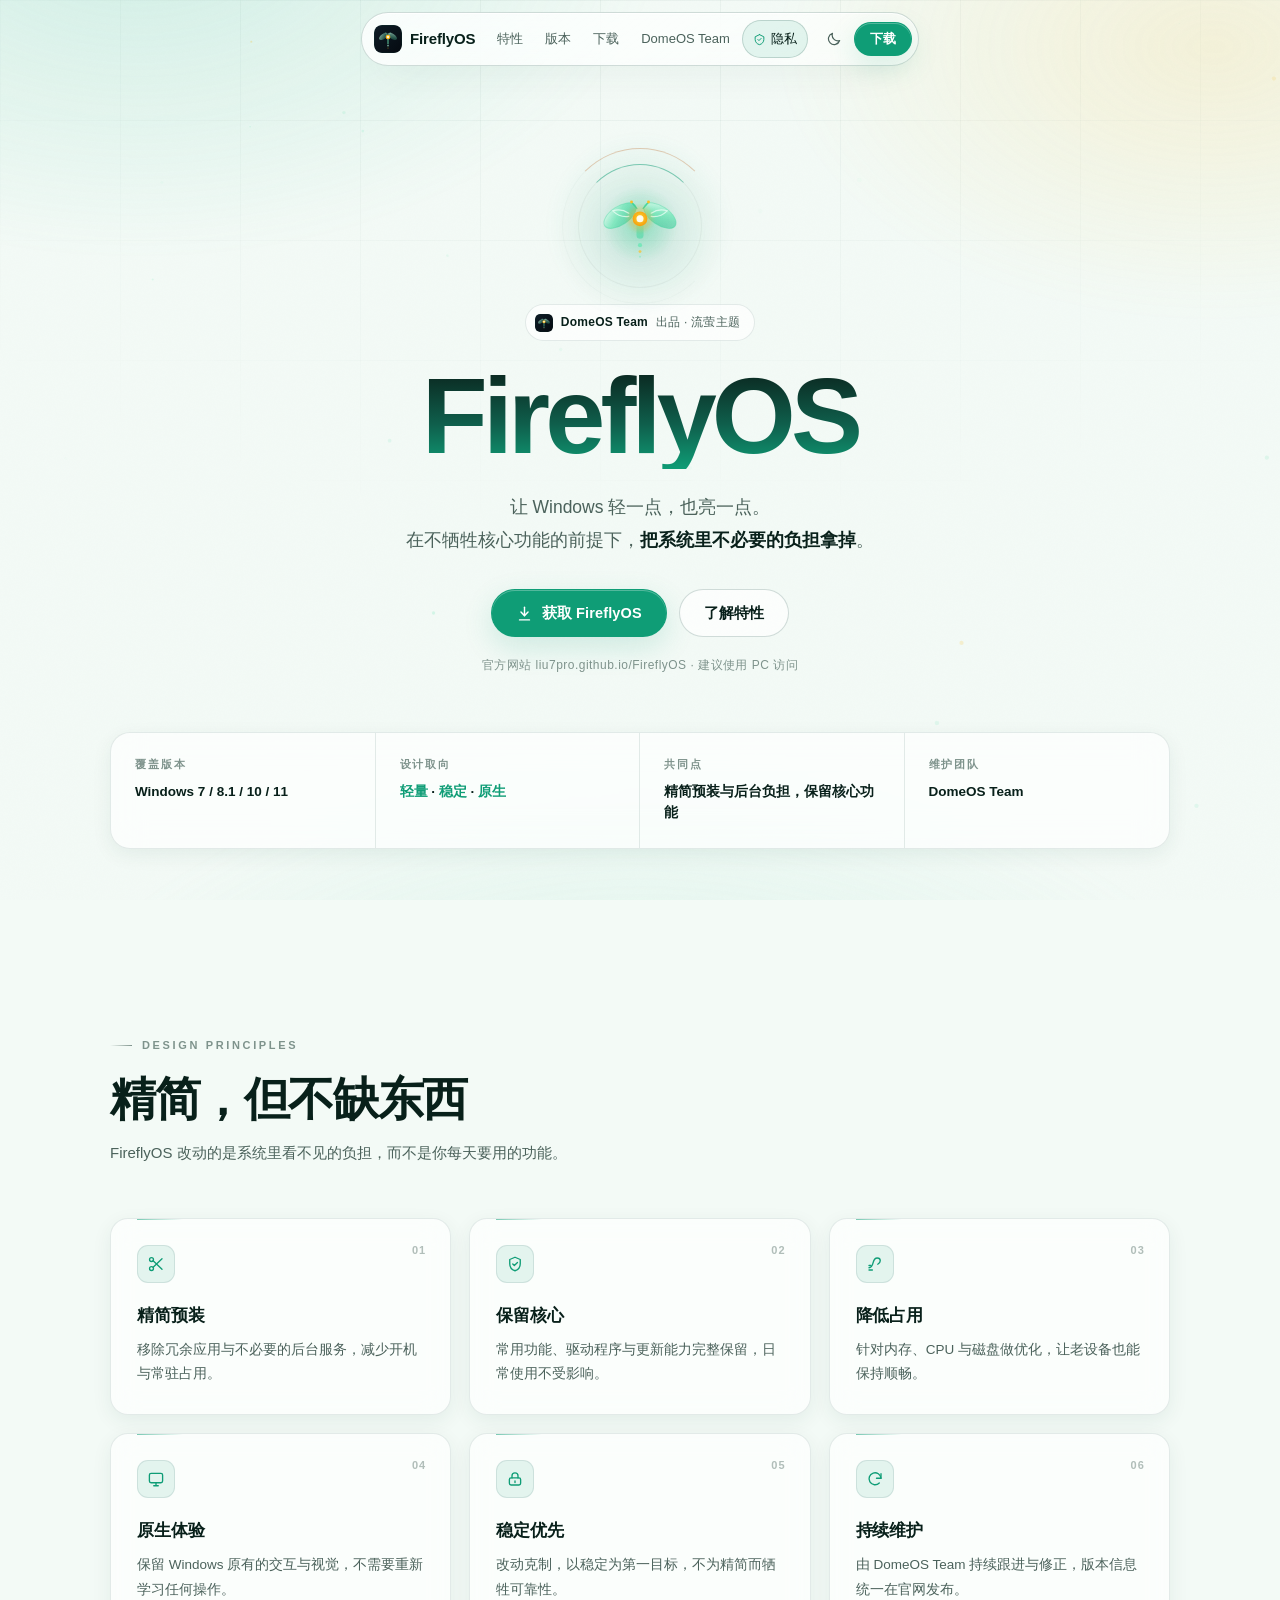
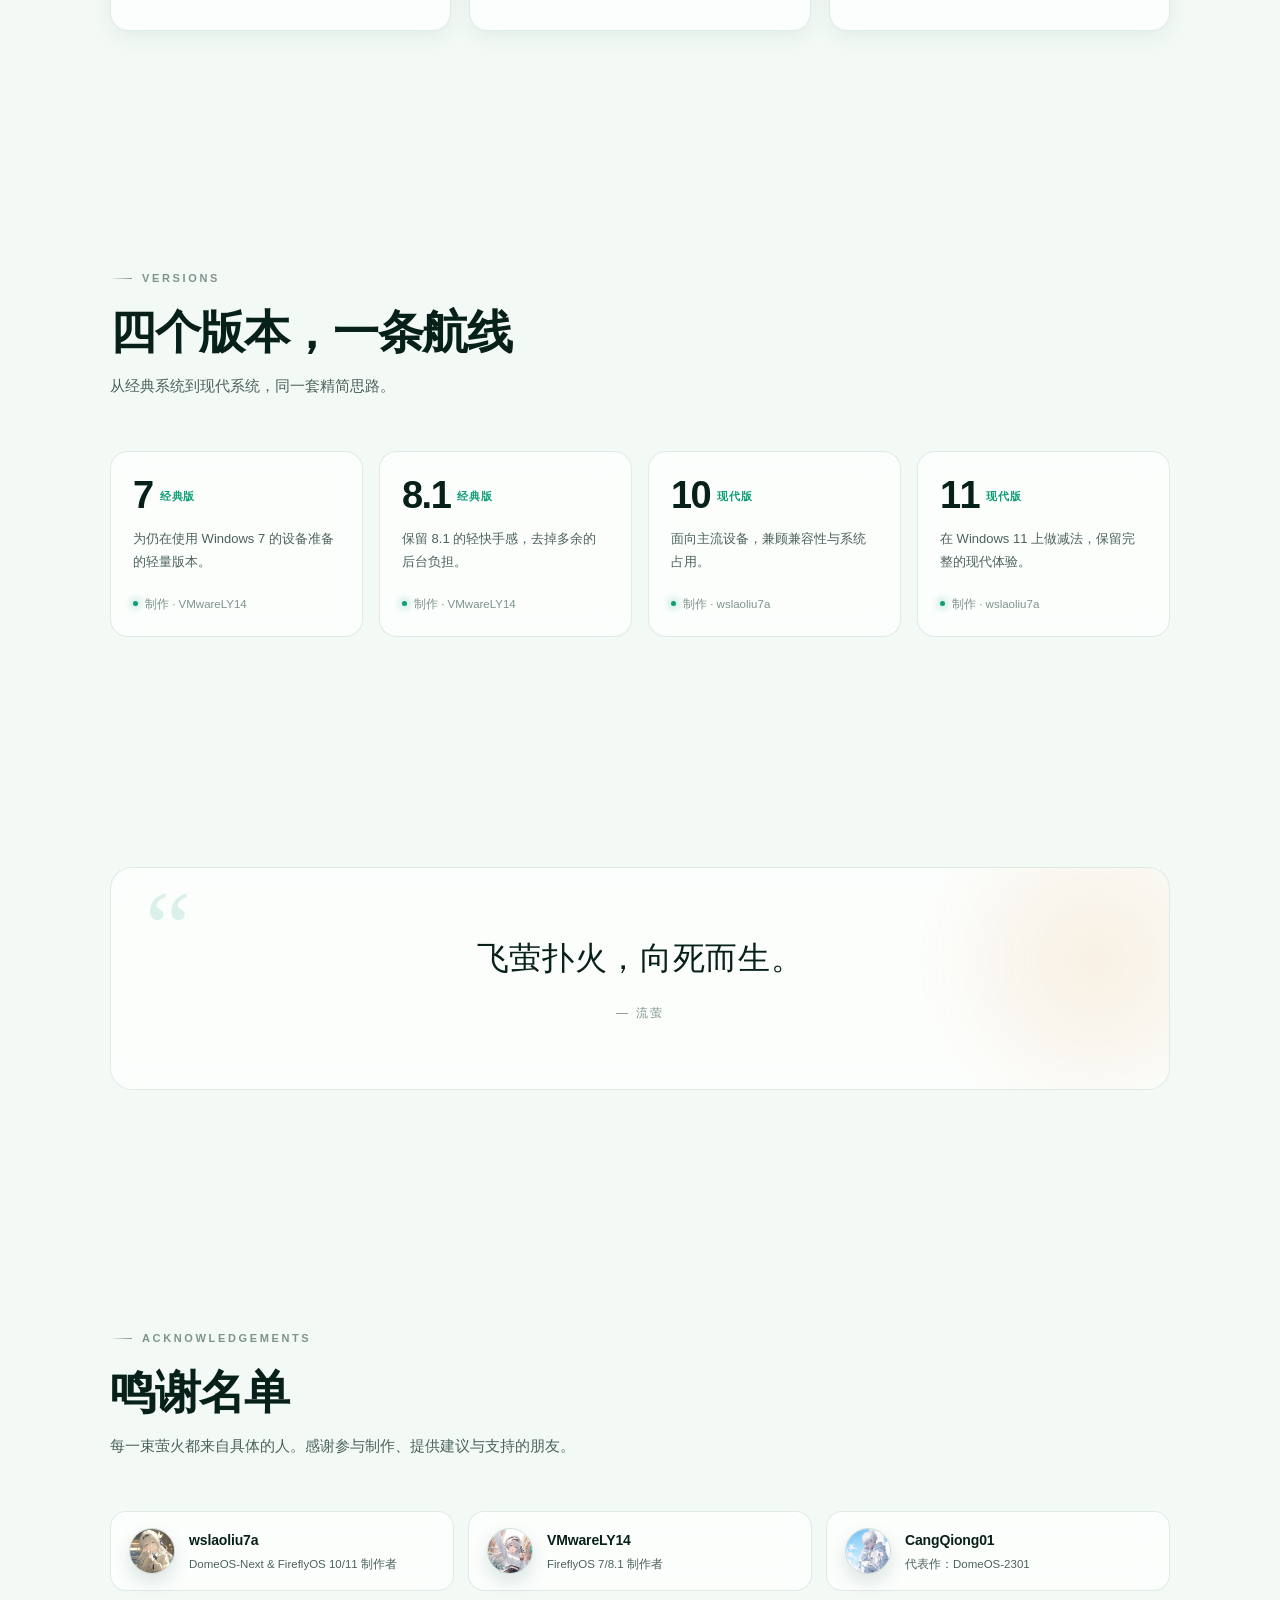
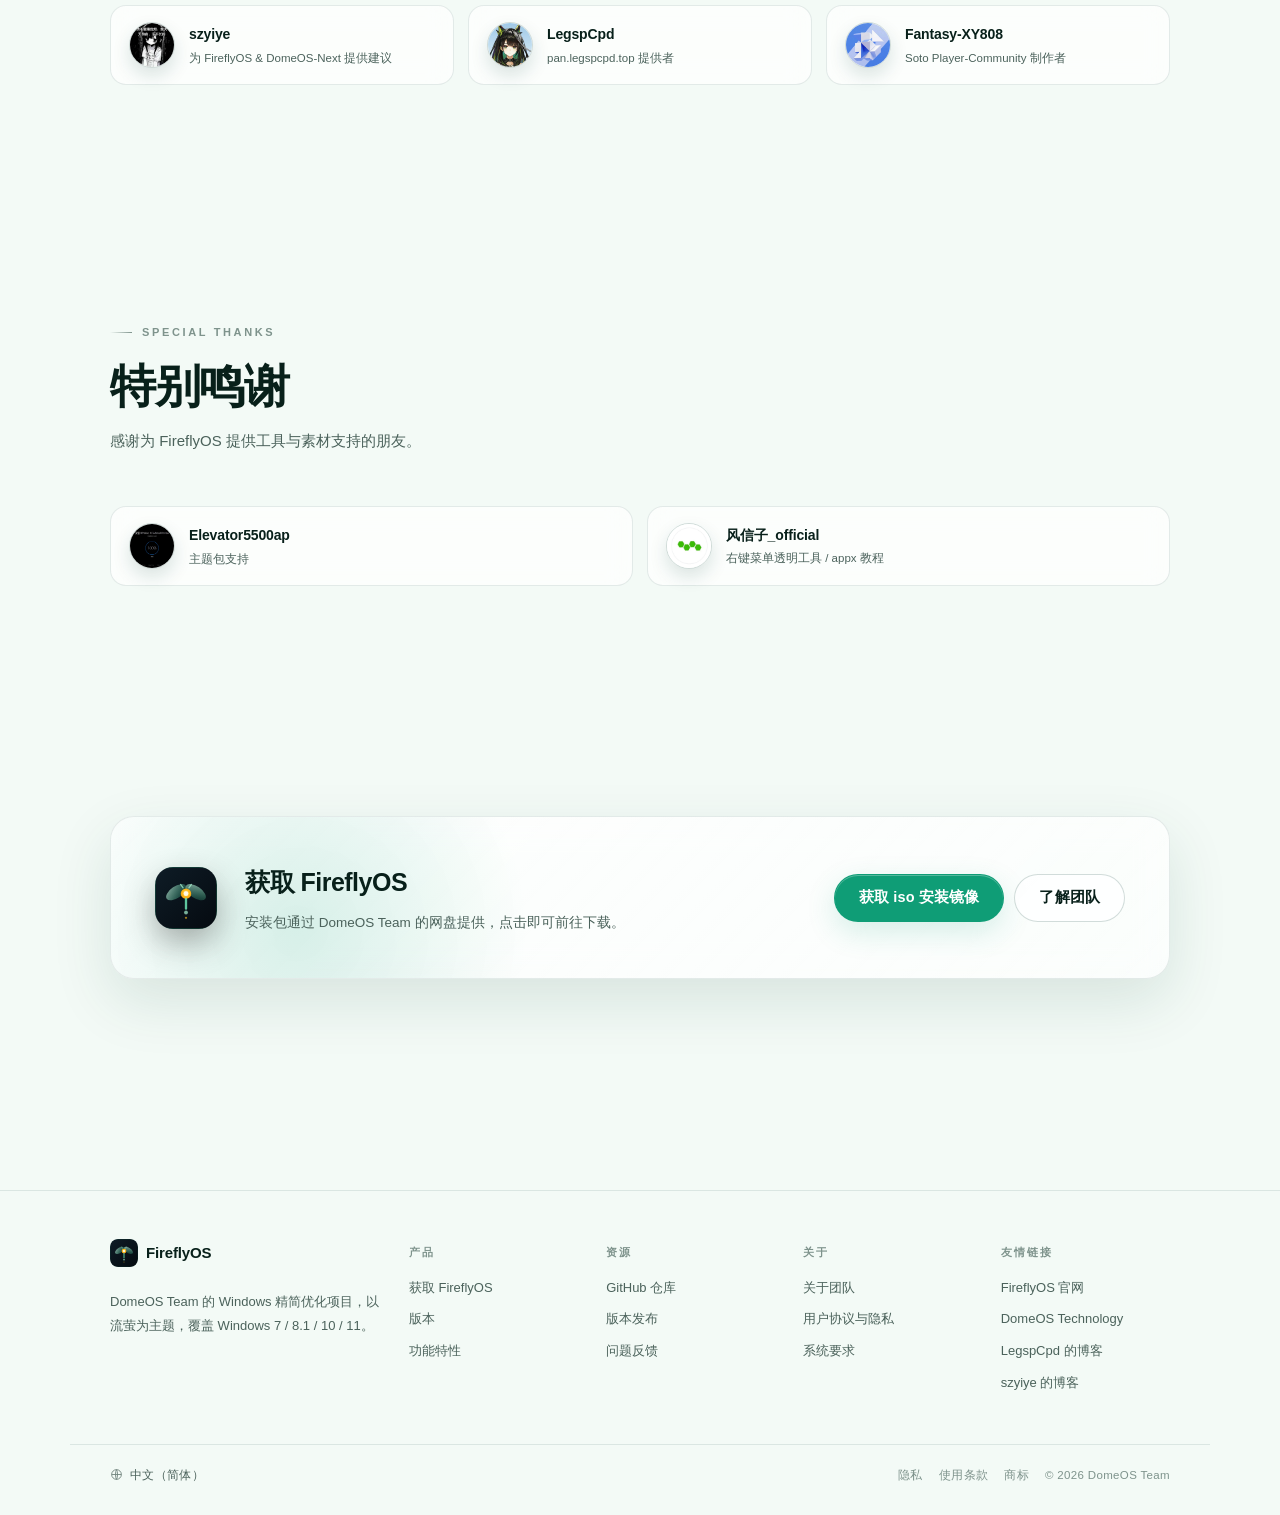
==== commit a1005139: "feat: 加入 Moonshot 风格自定义光标" ====
--- a/index.html
+++ b/index.html
@@ -24,7 +24,7 @@
 </script>
 <style>html{background:#060a10}html[data-color-mode="light"]{background:#f3faf6}</style>
 <link rel="stylesheet" href="assets/theme.css" />
-<link rel="stylesheet" href="assets/style.css?v=4" />
+<link rel="stylesheet" href="assets/style.css?v=5" />
 </head>
 <body>
 
@@ -334,6 +334,6 @@
   </div>
 </footer>
 
-<script src="assets/main.js"></script>
+<script src="assets/main.js?v=5"></script>
 </body>
 </html>
--- a/assets/style.css
+++ b/assets/style.css
@@ -1053,3 +1053,51 @@
   }
   [data-reveal] { opacity: 1; transform: none; }
 }
+
+:root{--cursor-ring:rgba(52,211,153,.85);--cursor-fill:rgba(52,211,153,.14);--cursor-glow:rgba(52,211,153,.30)}html[data-color-mode="light"]{--cursor-ring:rgba(15,157,118,.9);--cursor-fill:rgba(15,157,118,.12);--cursor-glow:rgba(15,157,118,.20)}
+
+/* ---------- 自定义光标（参考 Moonshot） ---------- */
+.cursor-ring,
+.cursor-dot {
+  position: fixed;
+  top: 0;
+  left: 0;
+  pointer-events: none;
+  z-index: 9999;
+  border-radius: 50%;
+  opacity: 0;
+  will-change: transform, opacity;
+}
+.cursor-ring {
+  width: 36px;
+  height: 36px;
+  margin: -18px 0 0 -18px;
+  border: 1.5px solid var(--cursor-ring, rgba(255, 255, 255, .7));
+  box-shadow: 0 0 22px var(--cursor-glow, rgba(255, 255, 255, .2));
+  transition: width .32s cubic-bezier(.16, 1, .3, 1), height .32s cubic-bezier(.16, 1, .3, 1),
+              margin .32s cubic-bezier(.16, 1, .3, 1), background-color .3s ease,
+              border-color .3s ease, opacity .3s ease, rotate .4s cubic-bezier(.16, 1, .3, 1),
+              box-shadow .3s ease;
+}
+.cursor-dot {
+  width: 5px;
+  height: 5px;
+  margin: -2.5px 0 0 -2.5px;
+  background: var(--cursor-ring, #fff);
+  transition: opacity .3s ease;
+}
+.cursor-ring.is-hover {
+  width: 56px;
+  height: 56px;
+  margin: -28px 0 0 -28px;
+  border-color: var(--cursor-ring, #fff);
+  background-color: var(--cursor-fill, rgba(255, 255, 255, .12));
+}
+.cursor-ring.is-down { scale: .82; }
+@media (hover: none), (pointer: coarse) {
+  .cursor-ring, .cursor-dot { display: none; }
+}
+@media (hover: hover) and (pointer: fine) {
+  html, body, a, button, .btn, input, textarea, select, [role="button"] { cursor: none; }
+}
+.cursor-ring.is-hover{background:radial-gradient(circle,var(--cursor-fill),transparent 72%)}
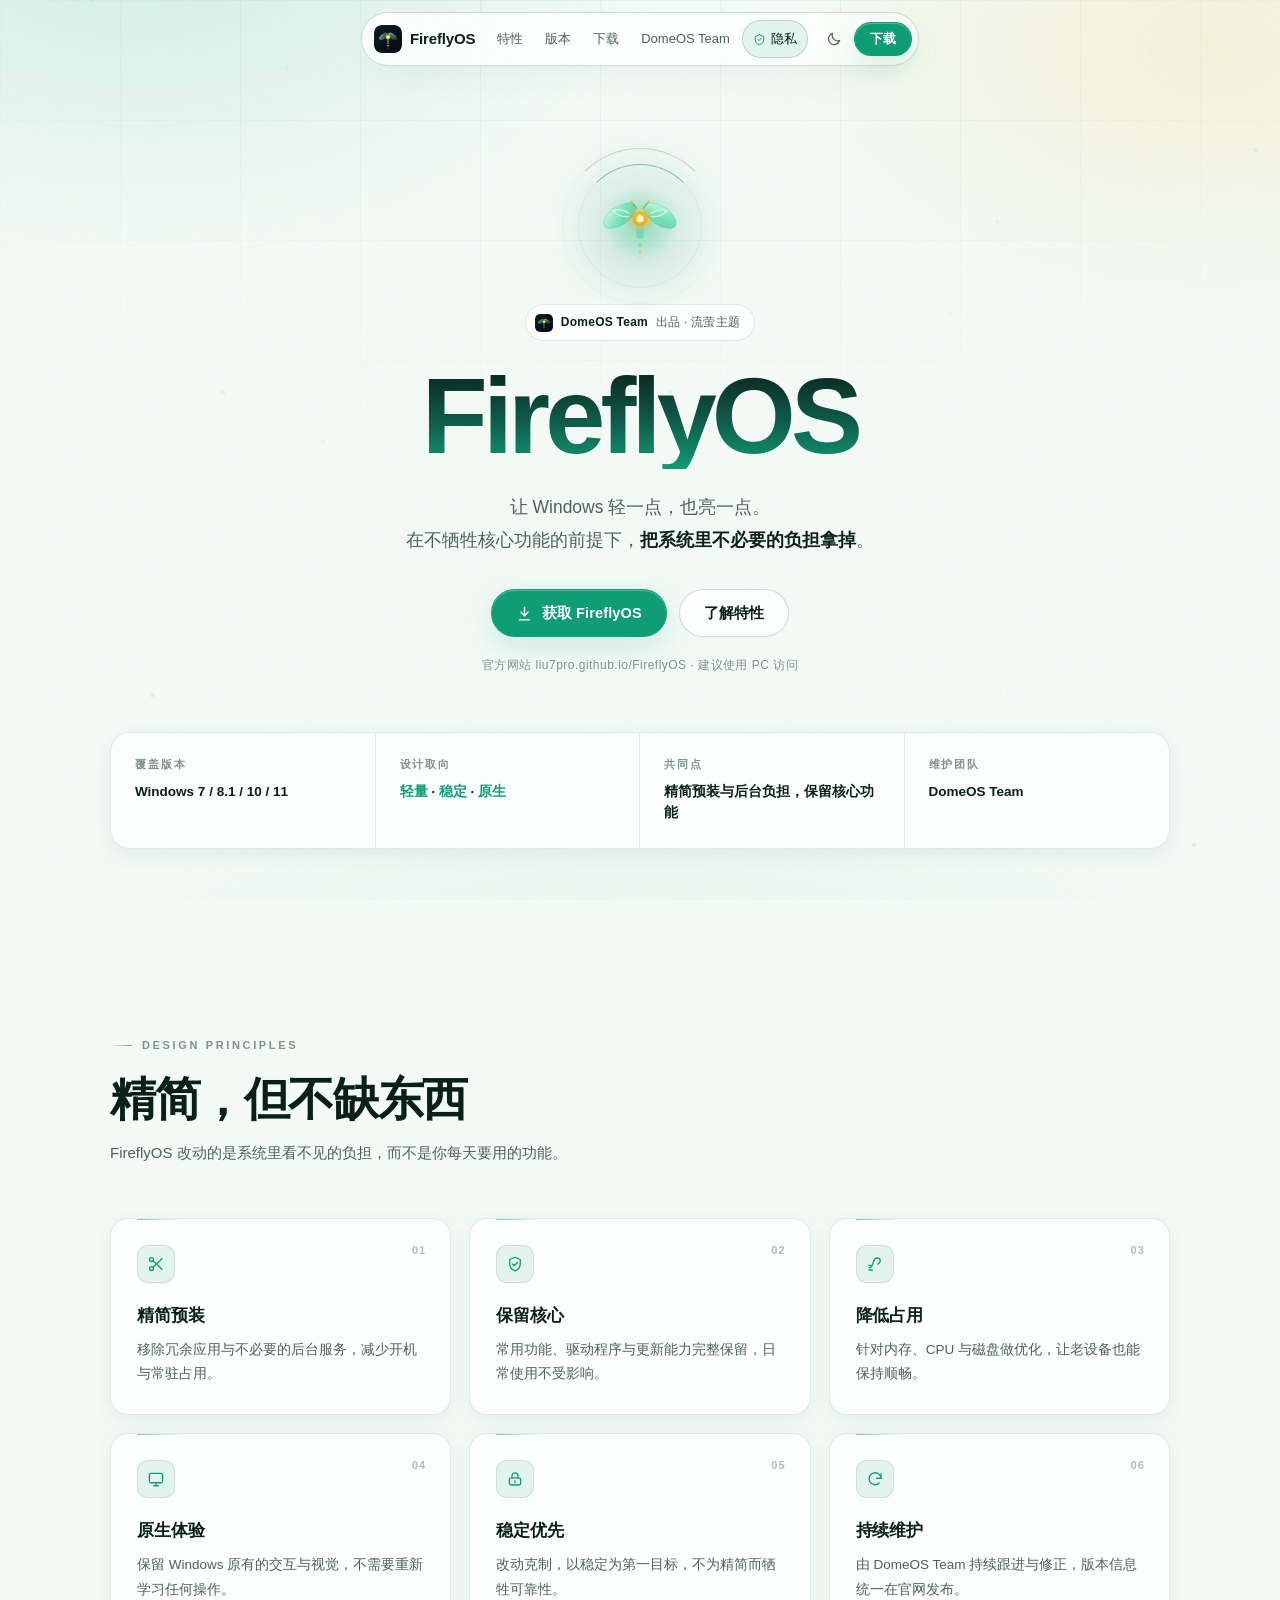
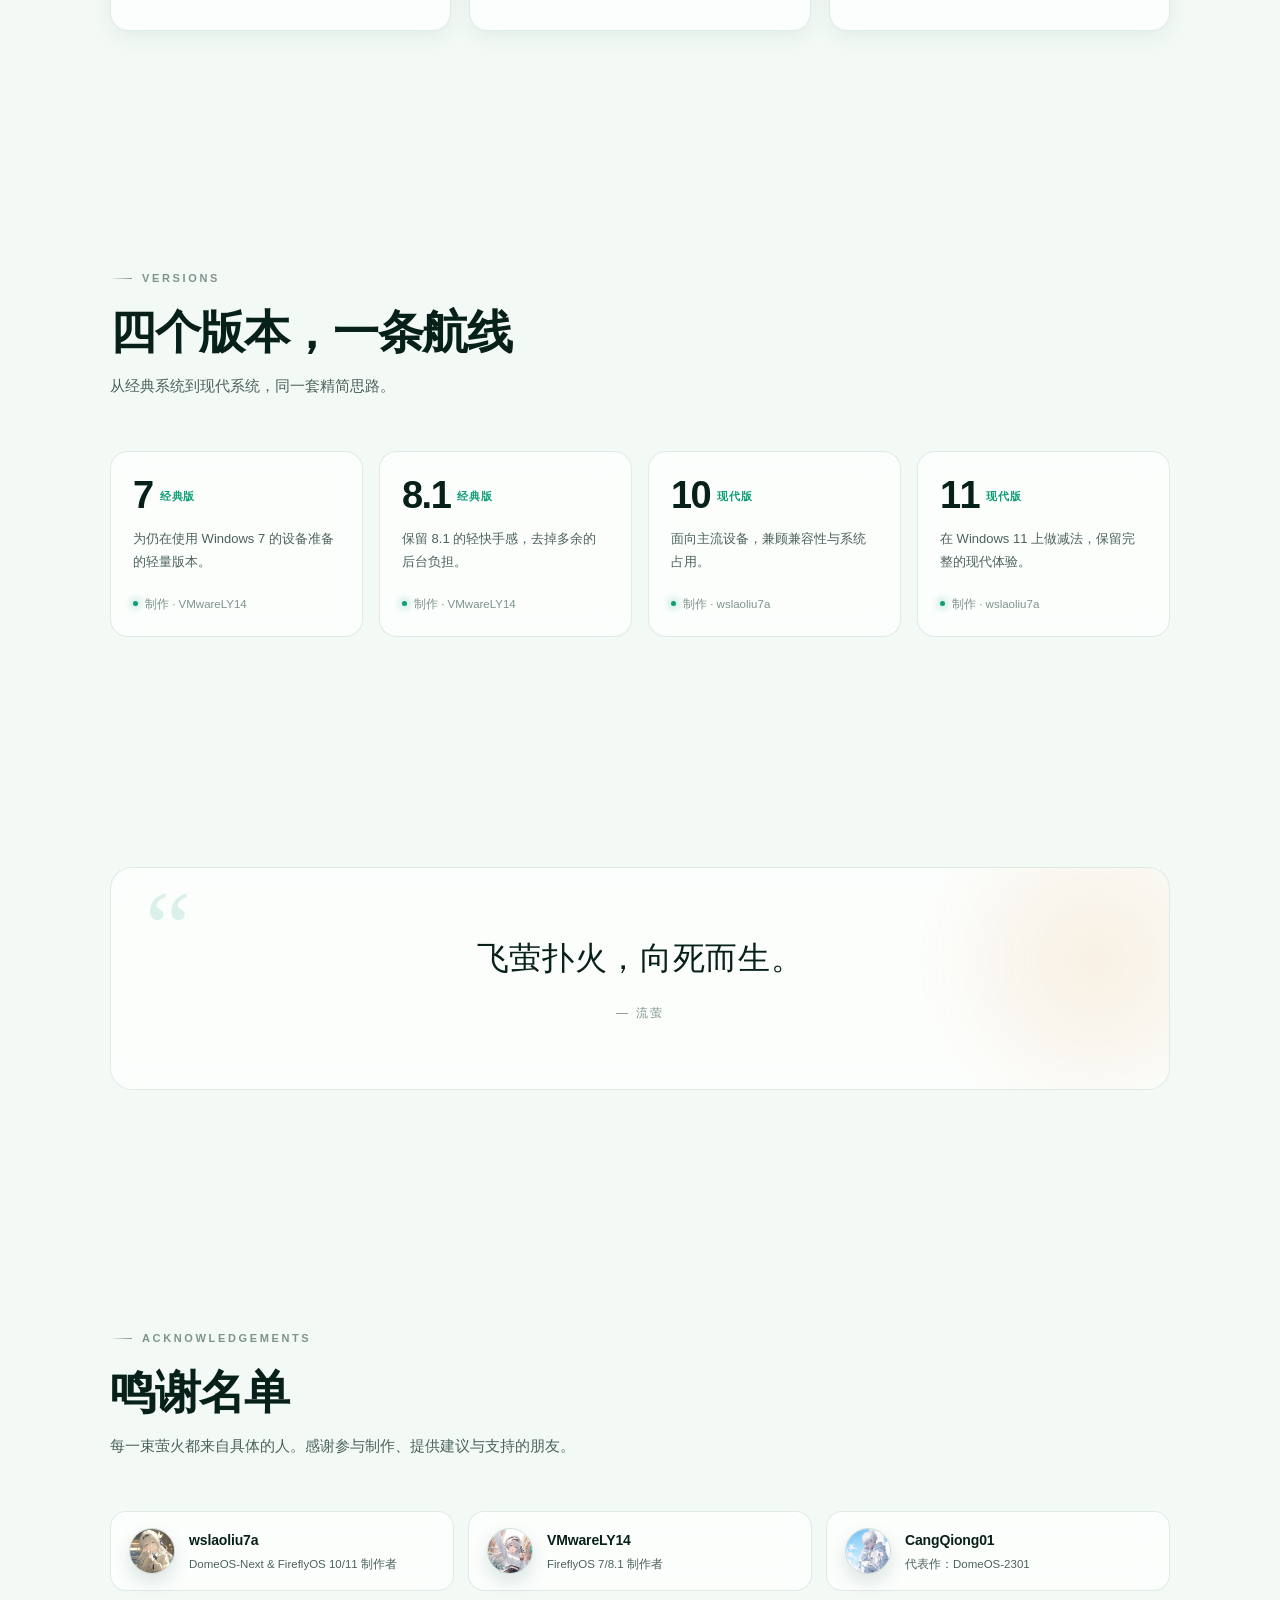
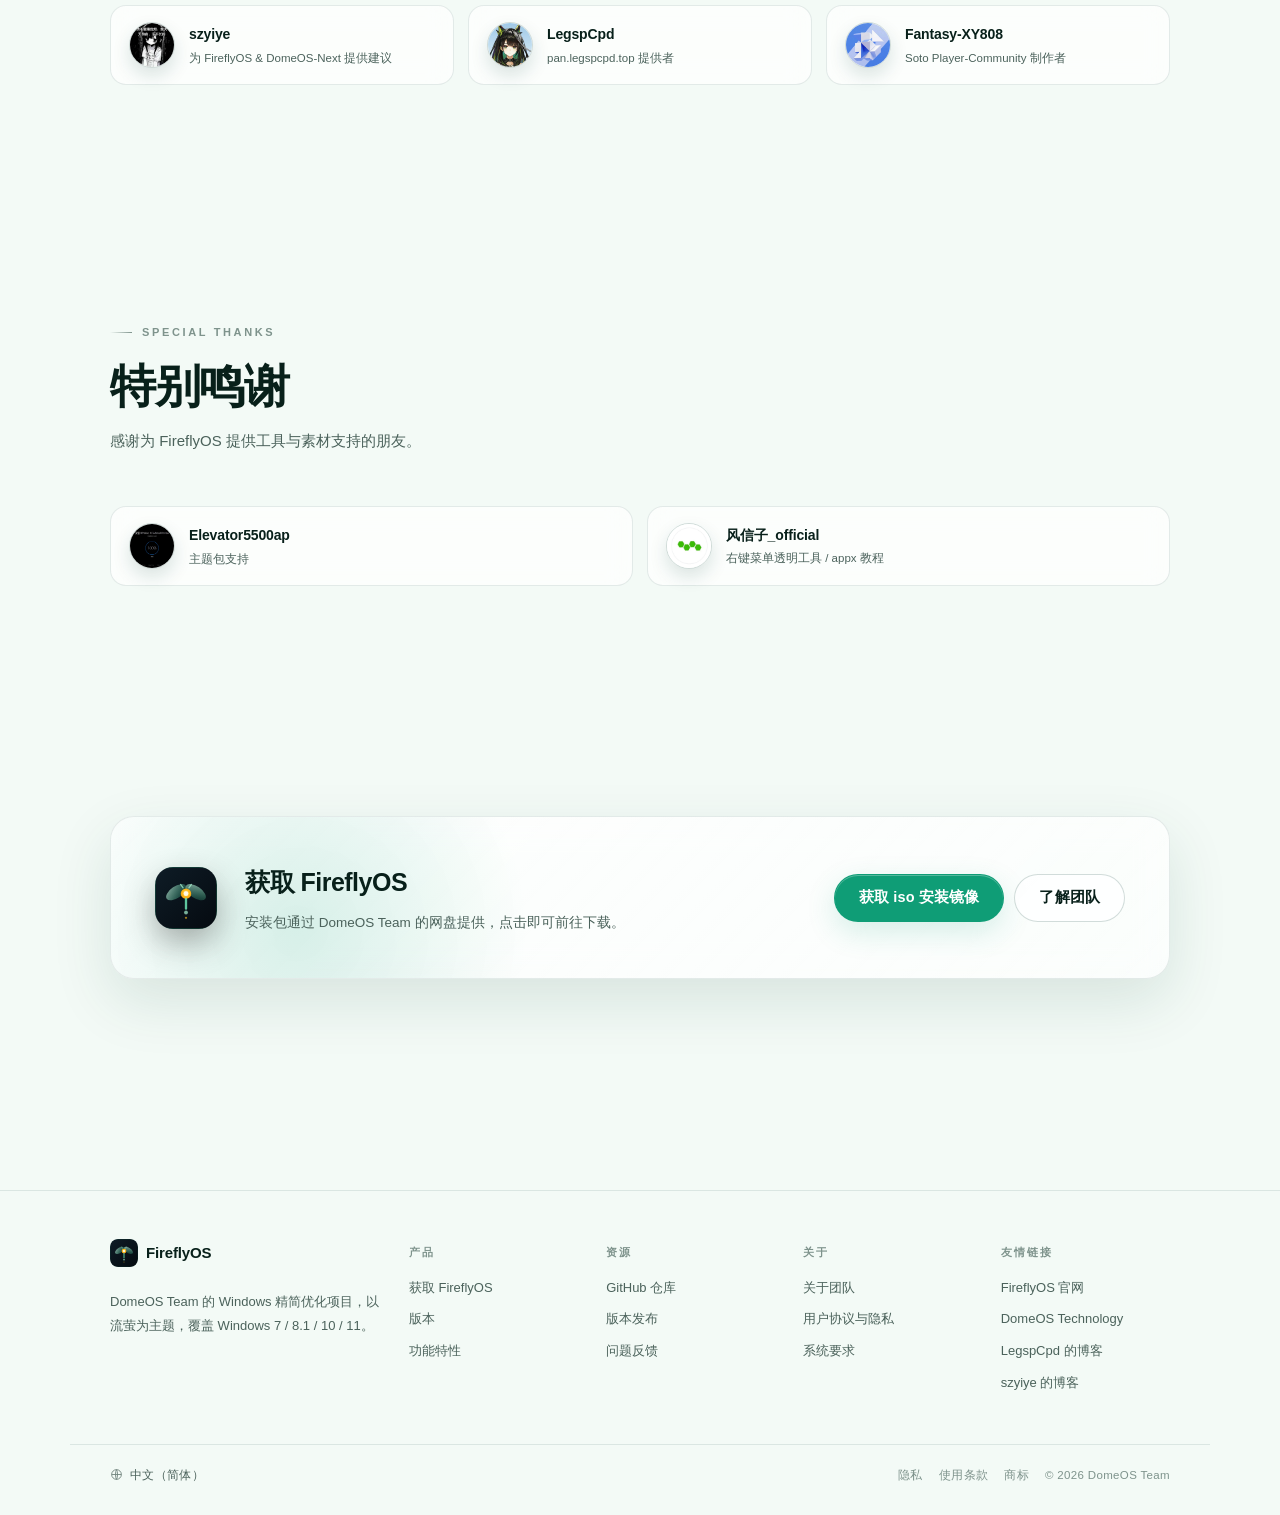
==== commit bfcf6fdf: "fix: 修复光标点击缩放并加入流萤尾迹" ====
--- a/index.html
+++ b/index.html
@@ -24,7 +24,7 @@
 </script>
 <style>html{background:#060a10}html[data-color-mode="light"]{background:#f3faf6}</style>
 <link rel="stylesheet" href="assets/theme.css" />
-<link rel="stylesheet" href="assets/style.css?v=5" />
+<link rel="stylesheet" href="assets/style.css?v=7" />
 </head>
 <body>
 
@@ -334,6 +334,6 @@
   </div>
 </footer>
 
-<script src="assets/main.js?v=5"></script>
+<script src="assets/main.js?v=7"></script>
 </body>
 </html>
--- a/assets/style.css
+++ b/assets/style.css
@@ -1093,7 +1093,7 @@
   border-color: var(--cursor-ring, #fff);
   background-color: var(--cursor-fill, rgba(255, 255, 255, .12));
 }
-.cursor-ring.is-down { scale: .82; }
+
 @media (hover: none), (pointer: coarse) {
   .cursor-ring, .cursor-dot { display: none; }
 }
@@ -1101,3 +1101,44 @@
   html, body, a, button, .btn, input, textarea, select, [role="button"] { cursor: none; }
 }
 .cursor-ring.is-hover{background:radial-gradient(circle,var(--cursor-fill),transparent 72%)}
+
+/* 流萤：虚线轨道 + 琥珀萤火卫星 */
+.cursor-ring::before {
+  content: "";
+  position: absolute;
+  inset: -7px;
+  border-radius: 50%;
+  border: 1px dashed rgba(52, 211, 153, .30);
+  animation: cursor-spin 9s linear infinite;
+}
+.cursor-ring::after {
+  content: "";
+  position: absolute;
+  top: -2px;
+  right: 1px;
+  width: 5px;
+  height: 5px;
+  border-radius: 50%;
+  background: #ffd27a;
+  box-shadow: 0 0 10px rgba(255, 210, 122, .9);
+}
+.cursor-ring.is-hover::before { border-color: rgba(255, 210, 122, .55); }
+@keyframes cursor-spin { to { transform: rotate(360deg); } }
+
+/* 流萤尾迹 */
+.cursor-spark {
+  position: fixed;
+  width: 4px;
+  height: 4px;
+  margin: -2px 0 0 -2px;
+  border-radius: 50%;
+  background: #ffd27a;
+  box-shadow: 0 0 9px rgba(255, 210, 122, .95);
+  pointer-events: none;
+  z-index: 9998;
+  animation: cursor-spark .95s ease-out forwards;
+}
+@keyframes cursor-spark {
+  0% { opacity: .95; transform: translate(0, 0) scale(1); }
+  100% { opacity: 0; transform: translate(var(--sx, 0), var(--sy, -14px)) scale(.15); }
+}
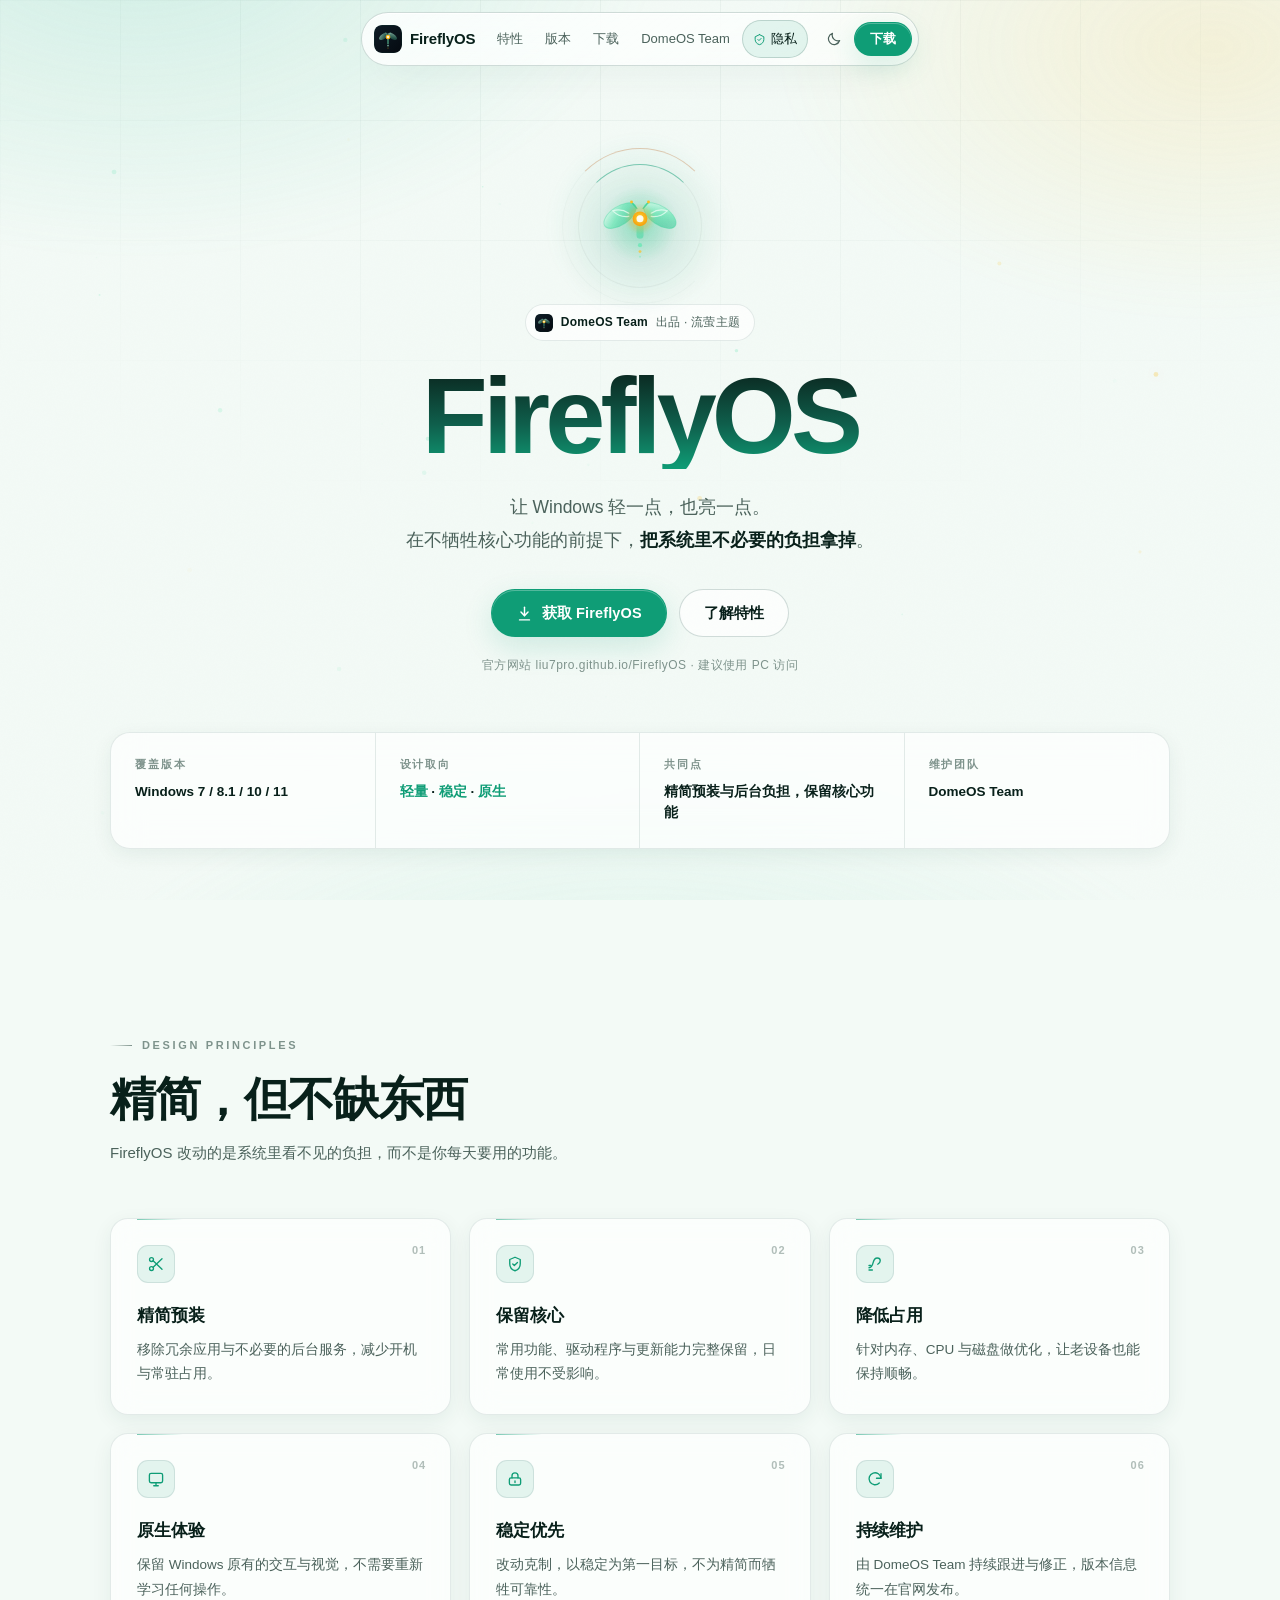
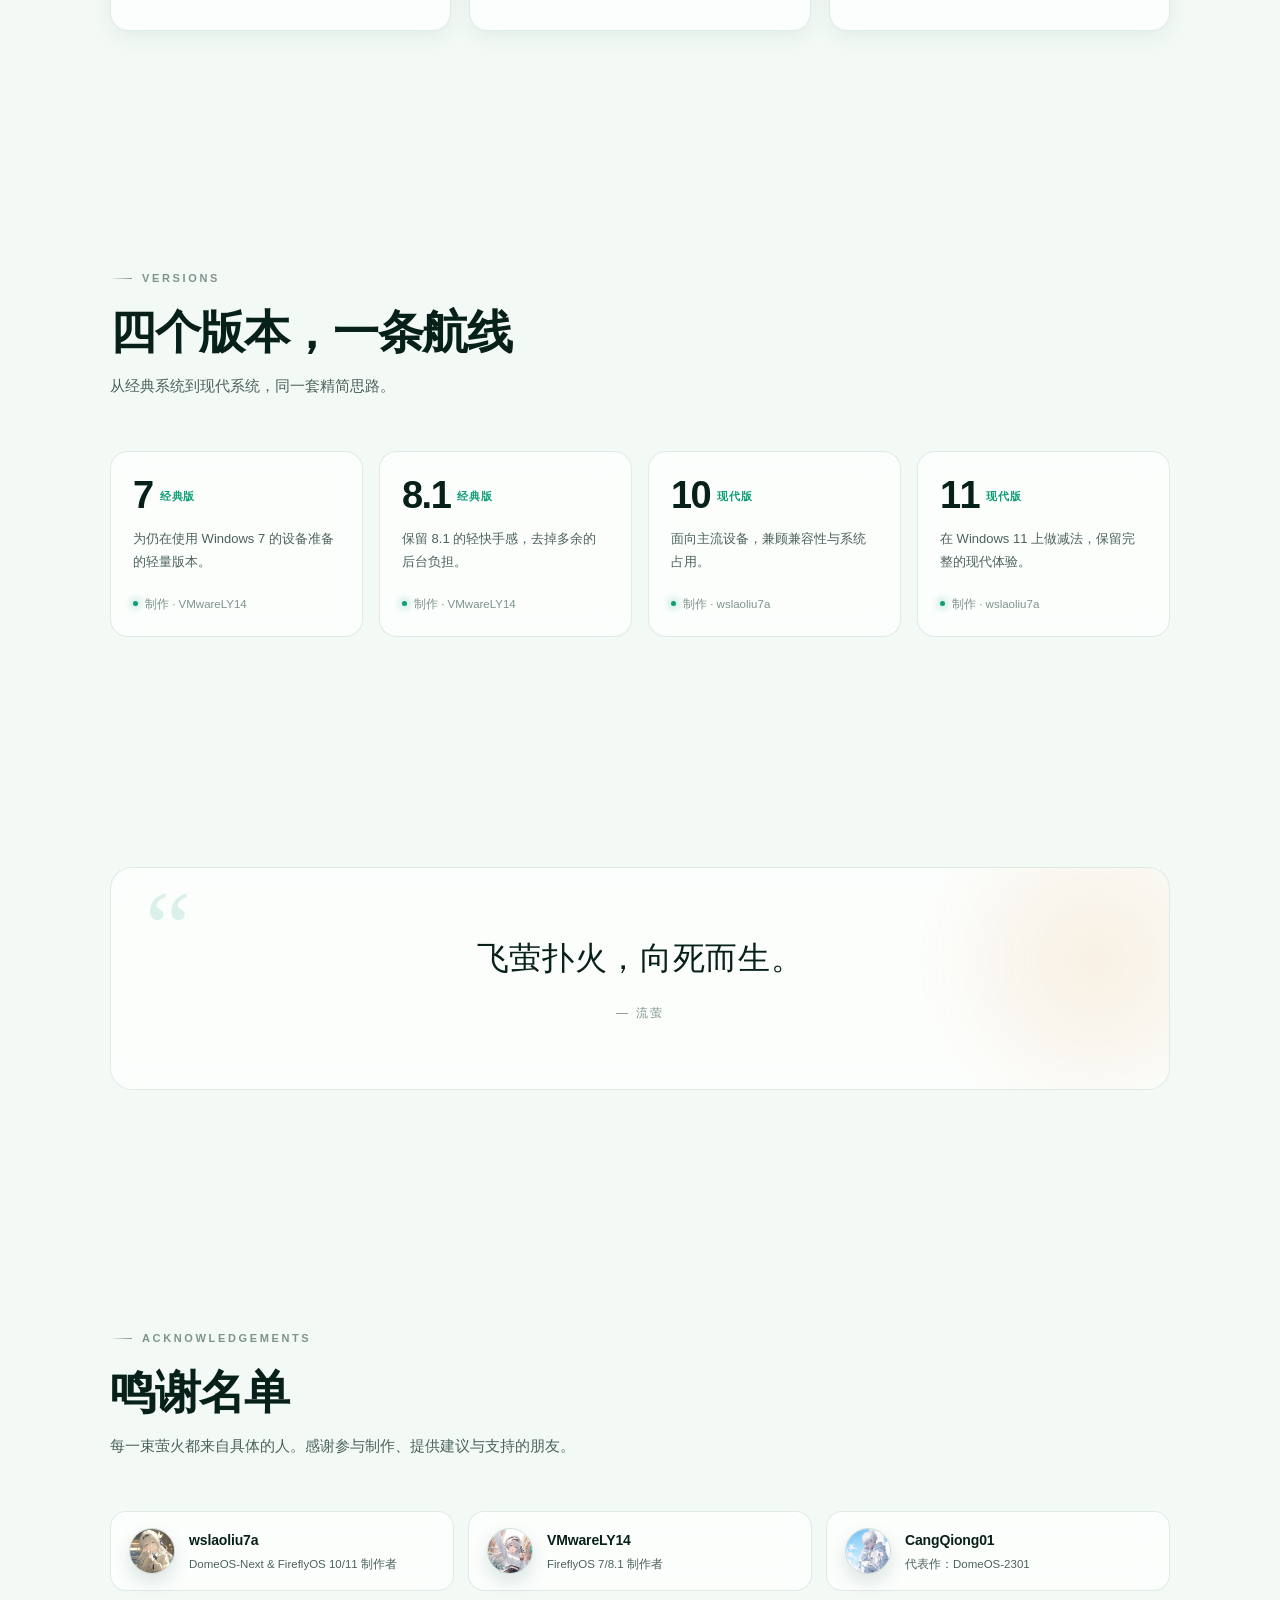
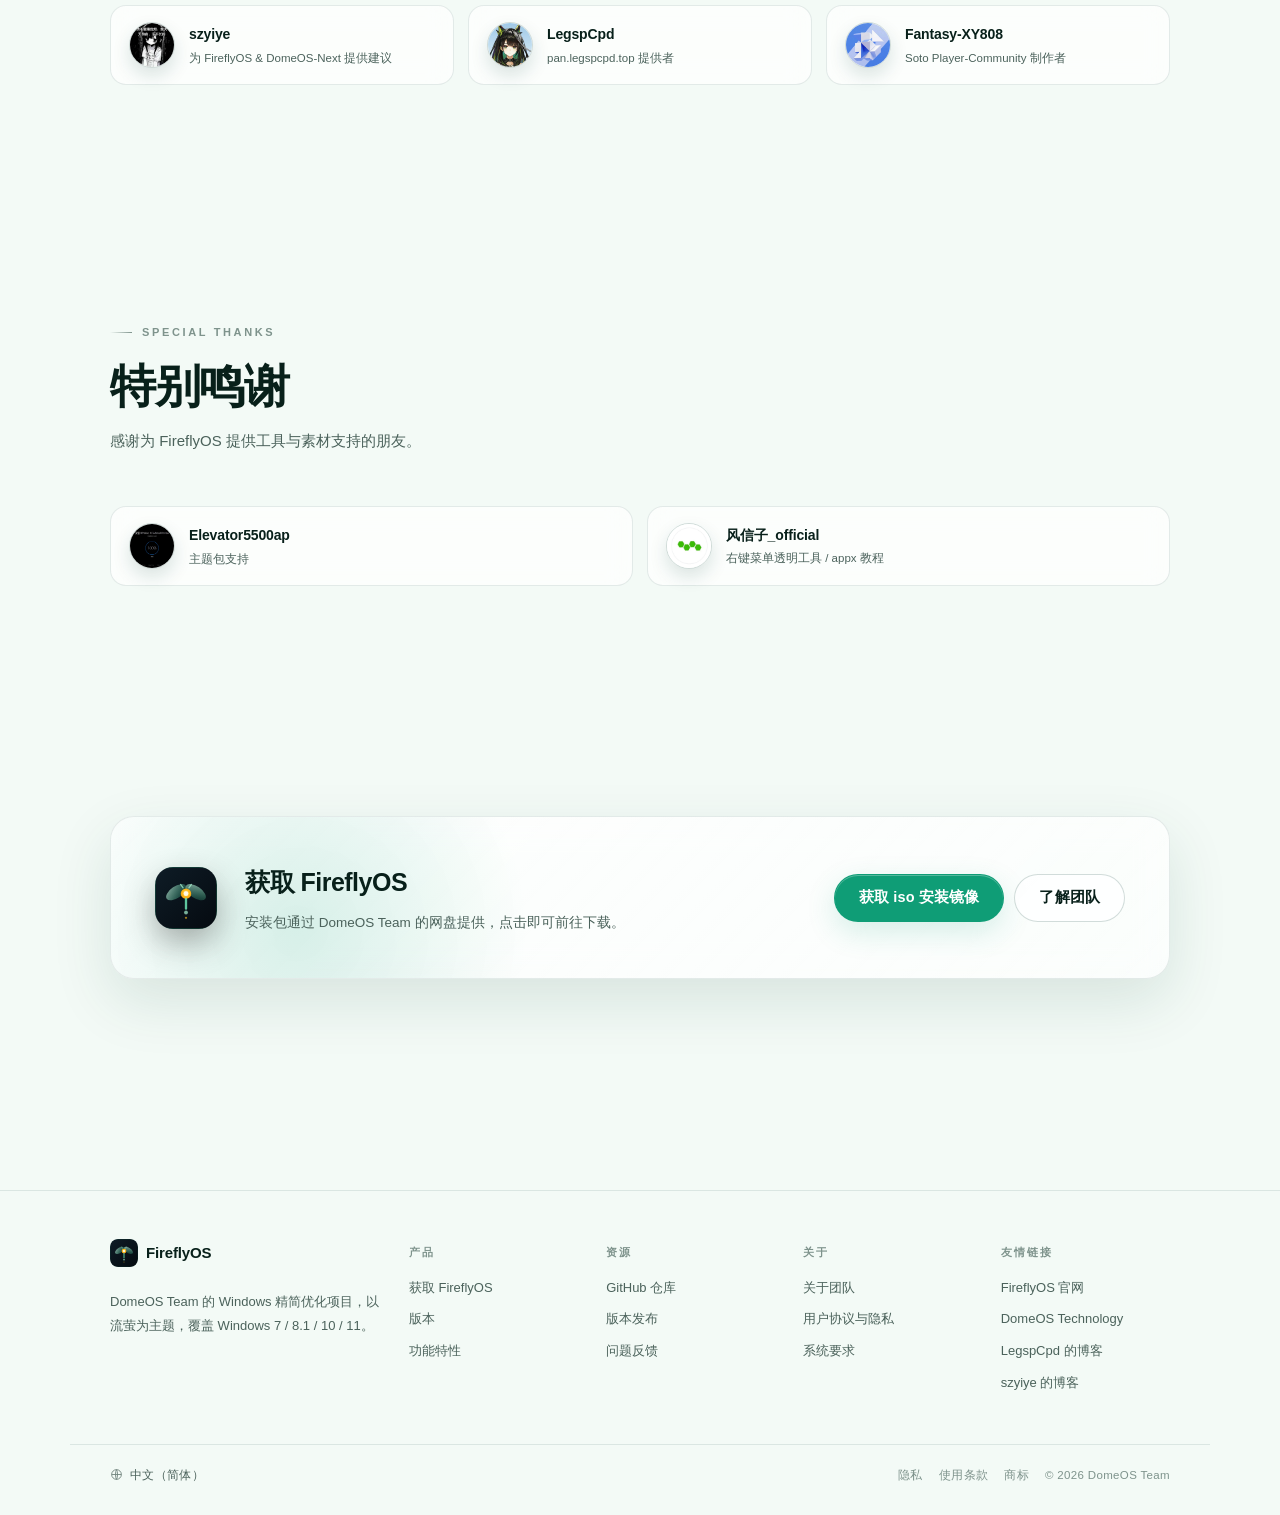
==== commit dc4f1122: "fix: 光标仅在脚本就绪时隐藏原生指针" ====
--- a/index.html
+++ b/index.html
@@ -24,7 +24,7 @@
 </script>
 <style>html{background:#060a10}html[data-color-mode="light"]{background:#f3faf6}</style>
 <link rel="stylesheet" href="assets/theme.css" />
-<link rel="stylesheet" href="assets/style.css?v=7" />
+<link rel="stylesheet" href="assets/style.css?v=8" />
 </head>
 <body>
 
@@ -334,6 +334,6 @@
   </div>
 </footer>
 
-<script src="assets/main.js?v=7"></script>
+<script src="assets/main.js?v=8"></script>
 </body>
 </html>
--- a/assets/style.css
+++ b/assets/style.css
@@ -1098,7 +1098,15 @@
   .cursor-ring, .cursor-dot { display: none; }
 }
 @media (hover: hover) and (pointer: fine) {
-  html, body, a, button, .btn, input, textarea, select, [role="button"] { cursor: none; }
+  html.cursor-ready,
+  html.cursor-ready body,
+  html.cursor-ready a,
+  html.cursor-ready button,
+  html.cursor-ready .btn,
+  html.cursor-ready input,
+  html.cursor-ready textarea,
+  html.cursor-ready select,
+  html.cursor-ready [role="button"] { cursor: none; }
 }
 .cursor-ring.is-hover{background:radial-gradient(circle,var(--cursor-fill),transparent 72%)}
 
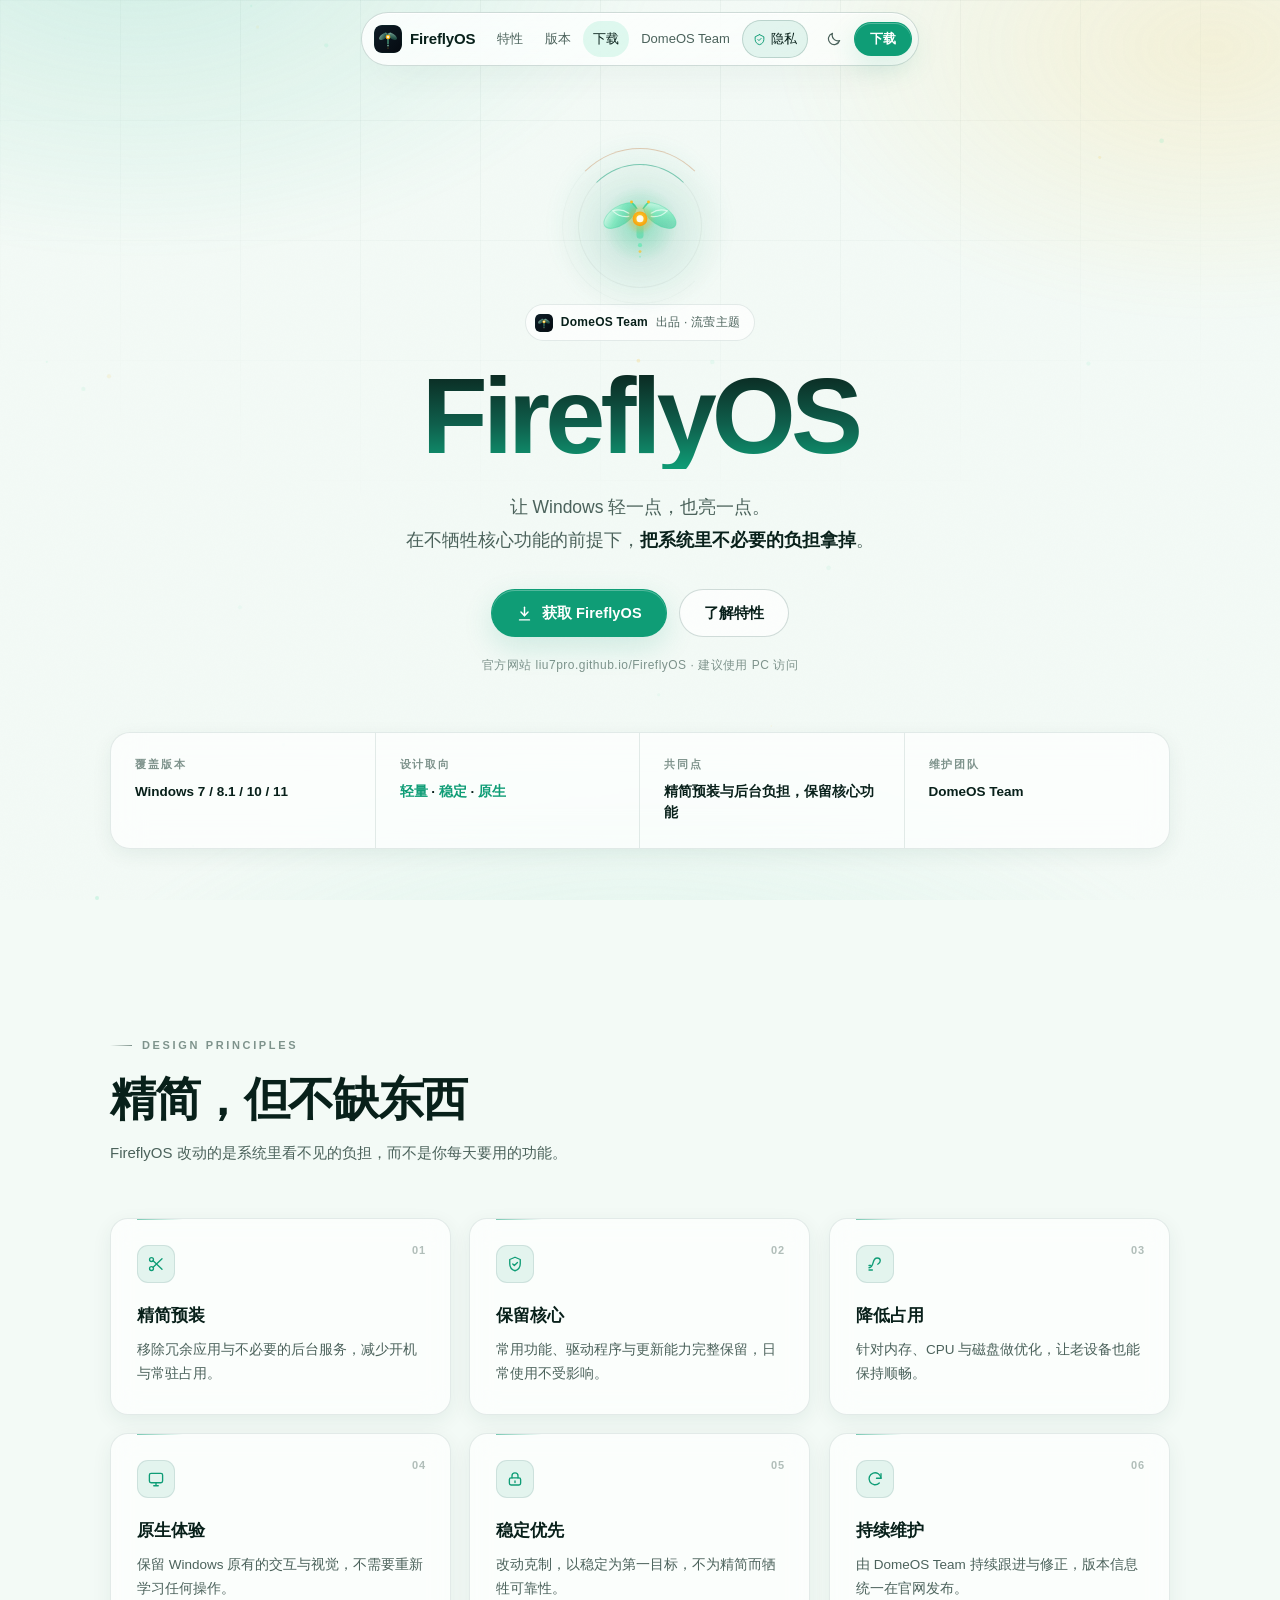
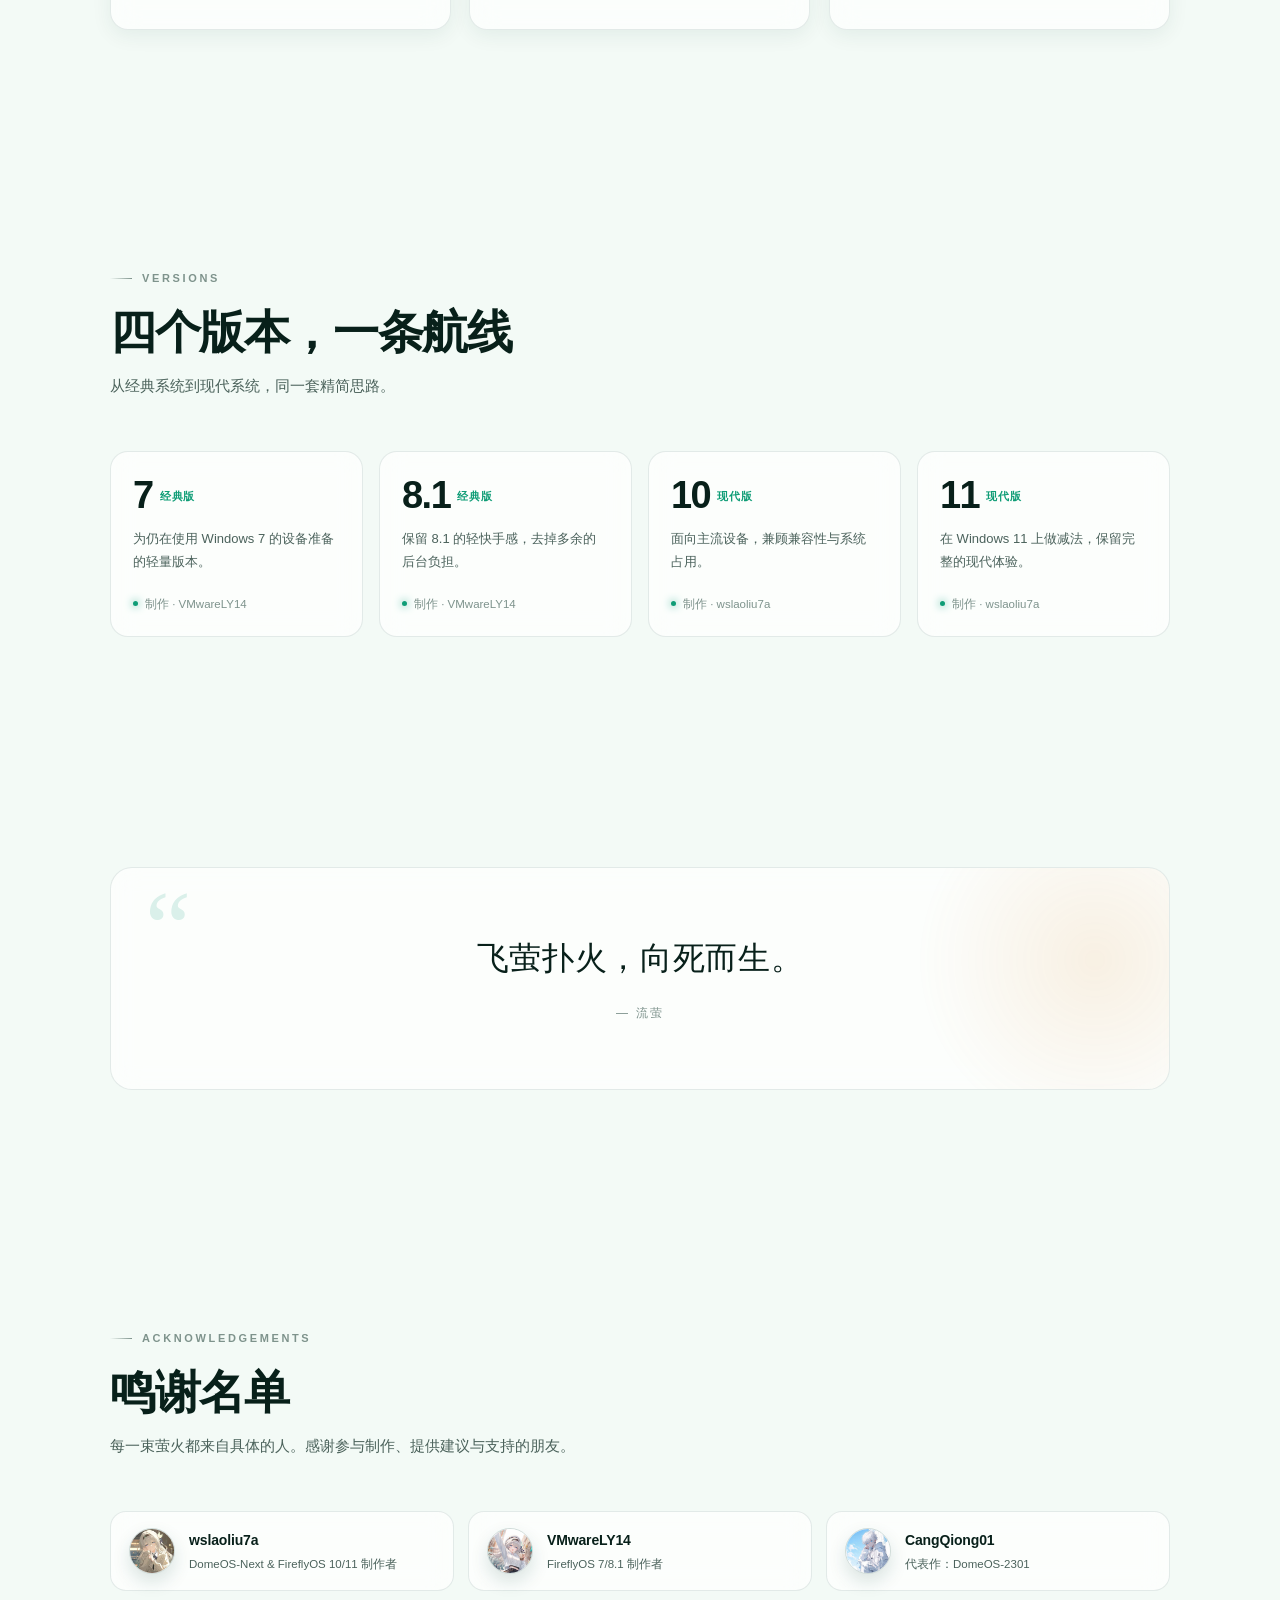
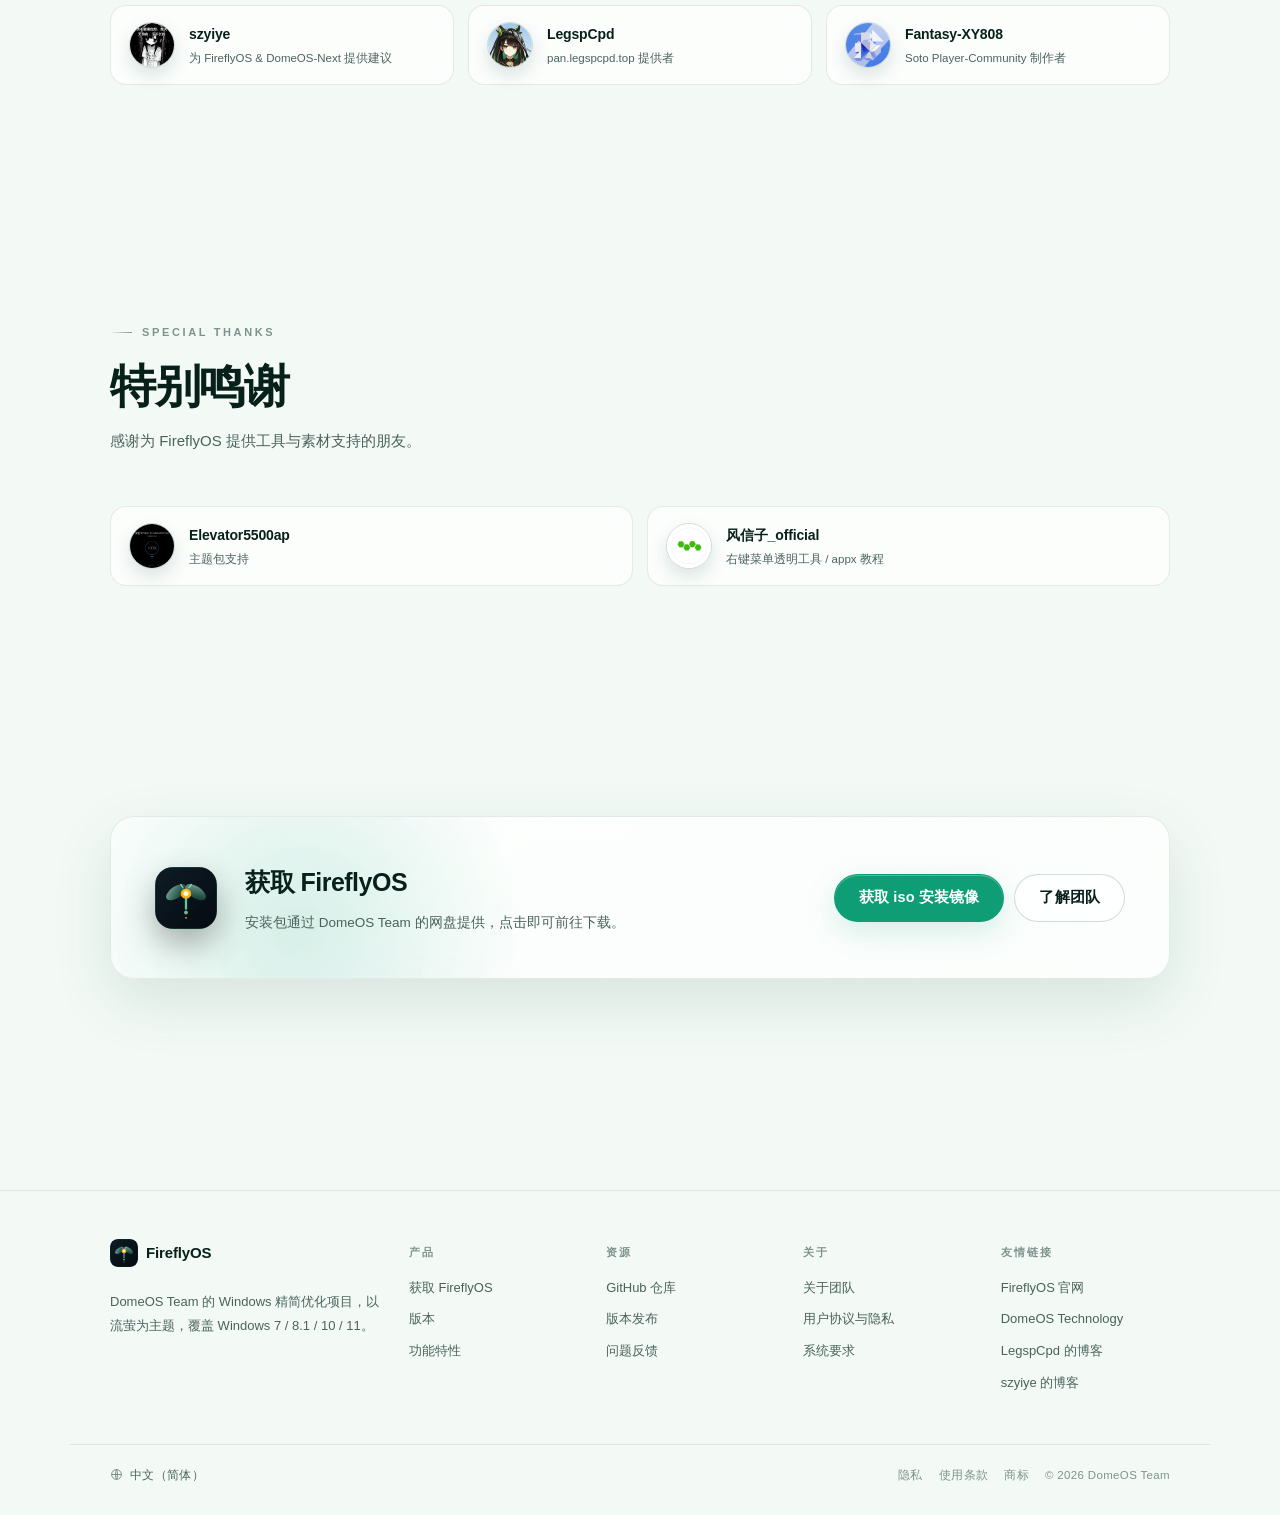
==== commit 5a2c33b9: "feat: 瓒呰繘鍖栬瑙夊眰锛堟粴鍔ㄨ繘搴︺€佽繑鍥為《閮ㄨ繘搴︾幆銆佸崱鐗囧厜鏂戜笌 3D 鍊炬枩銆佹寜閽厜娉姐€佸鑸珮浜級" ====
--- a/index.html
+++ b/index.html
@@ -24,7 +24,7 @@
 </script>
 <style>html{background:#060a10}html[data-color-mode="light"]{background:#f3faf6}</style>
 <link rel="stylesheet" href="assets/theme.css" />
-<link rel="stylesheet" href="assets/style.css?v=8" />
+<link rel="stylesheet" href="assets/style.css?v=10" />
 </head>
 <body>
 
@@ -334,6 +334,6 @@
   </div>
 </footer>
 
-<script src="assets/main.js?v=8"></script>
+<script src="assets/main.js?v=10"></script>
 </body>
 </html>
--- a/assets/style.css
+++ b/assets/style.css
@@ -1149,4 +1149,131 @@
 @keyframes cursor-spark {
   0% { opacity: .95; transform: translate(0, 0) scale(1); }
   100% { opacity: 0; transform: translate(var(--sx, 0), var(--sy, -14px)) scale(.15); }
+}
+.scroll-progress{background:linear-gradient(90deg,var(--mint),var(--amber))}.back-top:hover{border-color:var(--border-strong);box-shadow:0 0 26px rgba(52,211,153,.24)}.nav-links a.is-active{background:rgba(52,211,153,.12)}
+
+/* ---------- 超进化视觉层 ---------- */
+.scroll-progress {
+  position: fixed;
+  top: 0;
+  left: 0;
+  right: 0;
+  height: 2px;
+  transform: scaleX(0);
+  transform-origin: 0 50%;
+  z-index: 300;
+  pointer-events: none;
+}
+.back-top {
+  position: fixed;
+  right: 22px;
+  bottom: 22px;
+  z-index: 120;
+  width: 42px;
+  height: 42px;
+  display: grid;
+  place-items: center;
+  padding: 0;
+  border: 1px solid var(--border-strong);
+  border-radius: 50%;
+  background: var(--surface-2);
+  color: var(--text-2);
+  opacity: 0;
+  visibility: hidden;
+  transform: translateY(10px) scale(.92);
+  transition: opacity .3s ease, visibility .3s ease, transform .3s ease,
+              color .25s ease, border-color .25s ease, box-shadow .25s ease;
+  -webkit-backdrop-filter: blur(16px);
+  backdrop-filter: blur(16px);
+}
+.back-top.show { opacity: 1; visibility: visible; transform: none; }
+.back-top:hover { color: var(--text); border-color: var(--accent-line); box-shadow: 0 0 26px var(--accent-soft); }
+.back-top svg { width: 17px; height: 17px; }
+
+.card, .thanks-card, .version-card, .product-card {
+  --rx: 0deg;
+  --ry: 0deg;
+  transform: perspective(1000px) rotateX(var(--rx)) rotateY(var(--ry));
+  transition: transform .32s cubic-bezier(.22, 1, .36, 1), border-color .3s ease,
+              box-shadow .3s ease, background-color .3s ease;
+  will-change: transform;
+}
+.card:hover, .thanks-card:hover, .version-card:hover, .product-card:hover {
+  transform: perspective(1000px) rotateX(var(--rx)) rotateY(var(--ry)) translateY(-4px);
+}
+
+.btn { position: relative; overflow: hidden; }
+.btn::after {
+  content: "";
+  position: absolute;
+  top: -60%;
+  bottom: -60%;
+  left: -70%;
+  width: 45%;
+  background: linear-gradient(100deg, transparent, rgba(255, 255, 255, .38), transparent);
+  transform: skewX(-18deg);
+  transition: left .65s cubic-bezier(.22, 1, .36, 1);
+  pointer-events: none;
+}
+.btn:hover::after { left: 130%; }
+
+.nav-links a.is-active {
+  color: var(--text);
+  background: var(--accent-soft, rgba(255, 255, 255, .06));
+}
+
+.window-wrap::before {
+  content: "";
+  position: absolute;
+  inset: -20px;
+  z-index: -1;
+  border-radius: 28px;
+  background: radial-gradient(circle at 50% 45%, var(--accent-soft, rgba(79, 140, 255, .2)), transparent 68%);
+  filter: blur(26px);
+  opacity: .75;
+  animation: premium-breathe 9s ease-in-out infinite;
+  pointer-events: none;
+}
+@keyframes premium-breathe {
+  0%, 100% { opacity: .55; transform: scale(.98); }
+  50% { opacity: .9; transform: scale(1.03); }
+}
+
+@media (prefers-reduced-motion: reduce) {
+  .card, .thanks-card, .version-card, .product-card { transform: none !important; transition: none !important; }
+  .btn::after { display: none; }
+  .window-wrap::before { animation: none; }
+}
+
+/* 超进化视觉层：站点强调色别名 */
+:root {
+  --accent-soft: rgba(52, 211, 153, .14);
+  --accent-line: rgba(52, 211, 153, .38);
+}
+
+/* 超进化视觉层：卡片跟随光斑 */
+.card::after {
+  content: "";
+  position: absolute;
+  inset: 0;
+  border-radius: inherit;
+  background: radial-gradient(320px circle at var(--mx, 50%) var(--my, 0%), var(--accent-soft), transparent 70%);
+  opacity: 0;
+  transition: opacity .35s ease;
+  pointer-events: none;
+  z-index: -1;
+}
+.card:hover::after { opacity: 1; }
+
+/* 超进化视觉层：返回顶部进度环 */
+.back-top::before {
+  content: "";
+  position: absolute;
+  inset: -3px;
+  border-radius: 50%;
+  background: conic-gradient(var(--accent) calc(var(--p, 0) * 1%), transparent 0);
+  -webkit-mask: radial-gradient(farthest-side, transparent calc(100% - 2px), #000 calc(100% - 2px));
+  mask: radial-gradient(farthest-side, transparent calc(100% - 2px), #000 calc(100% - 2px));
+  opacity: .85;
+  pointer-events: none;
 }
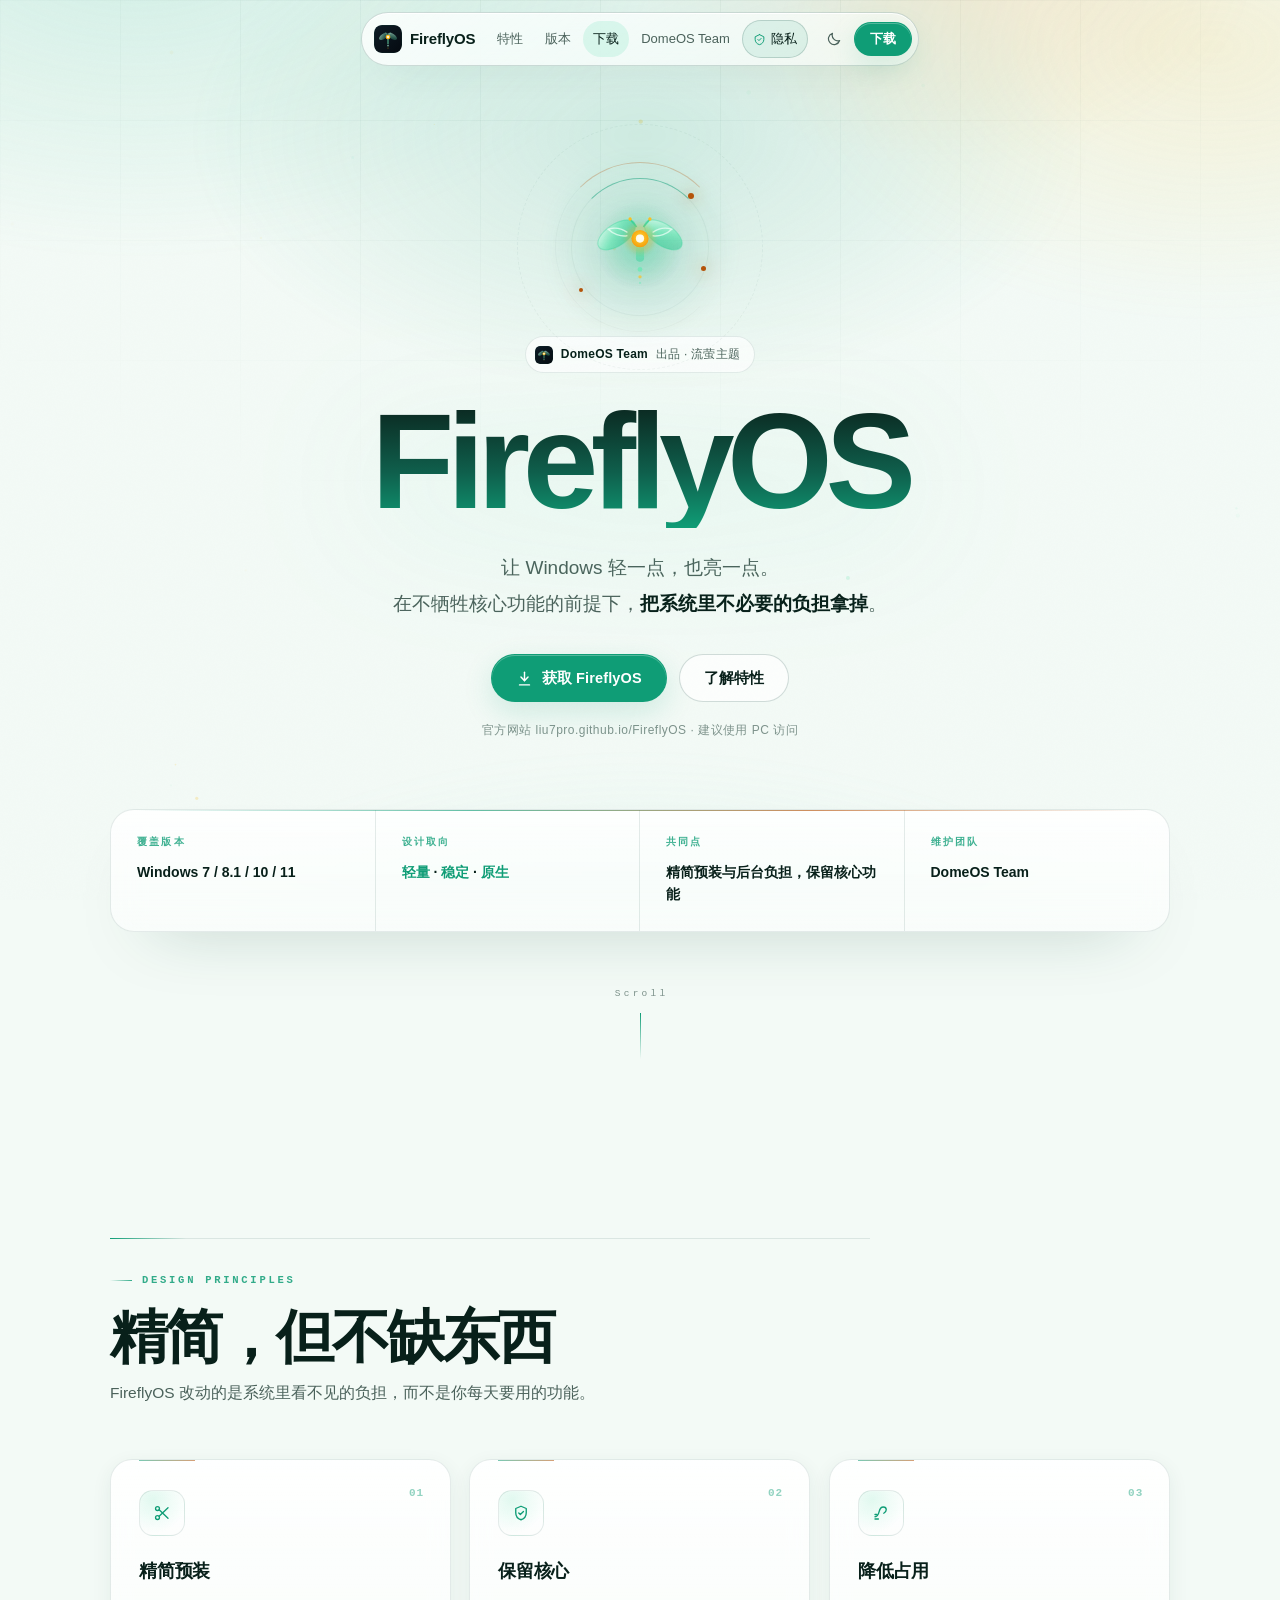
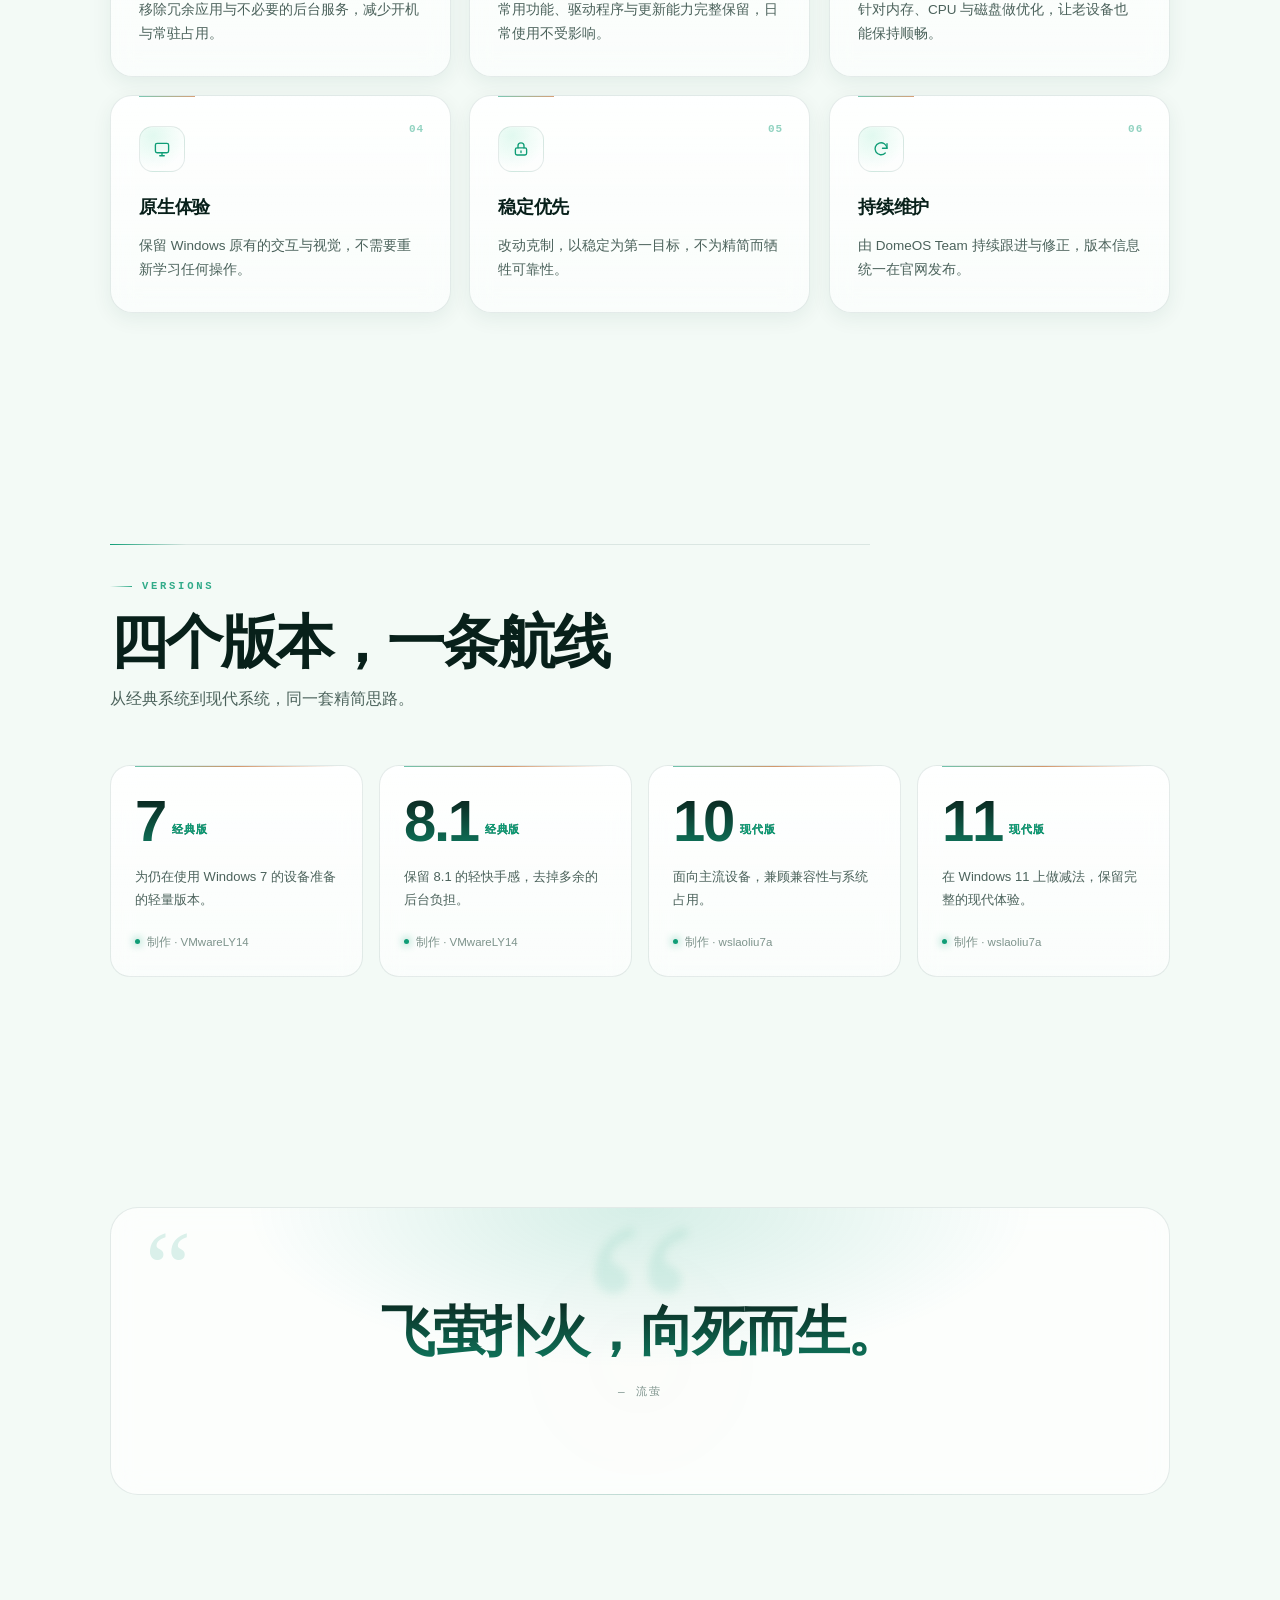
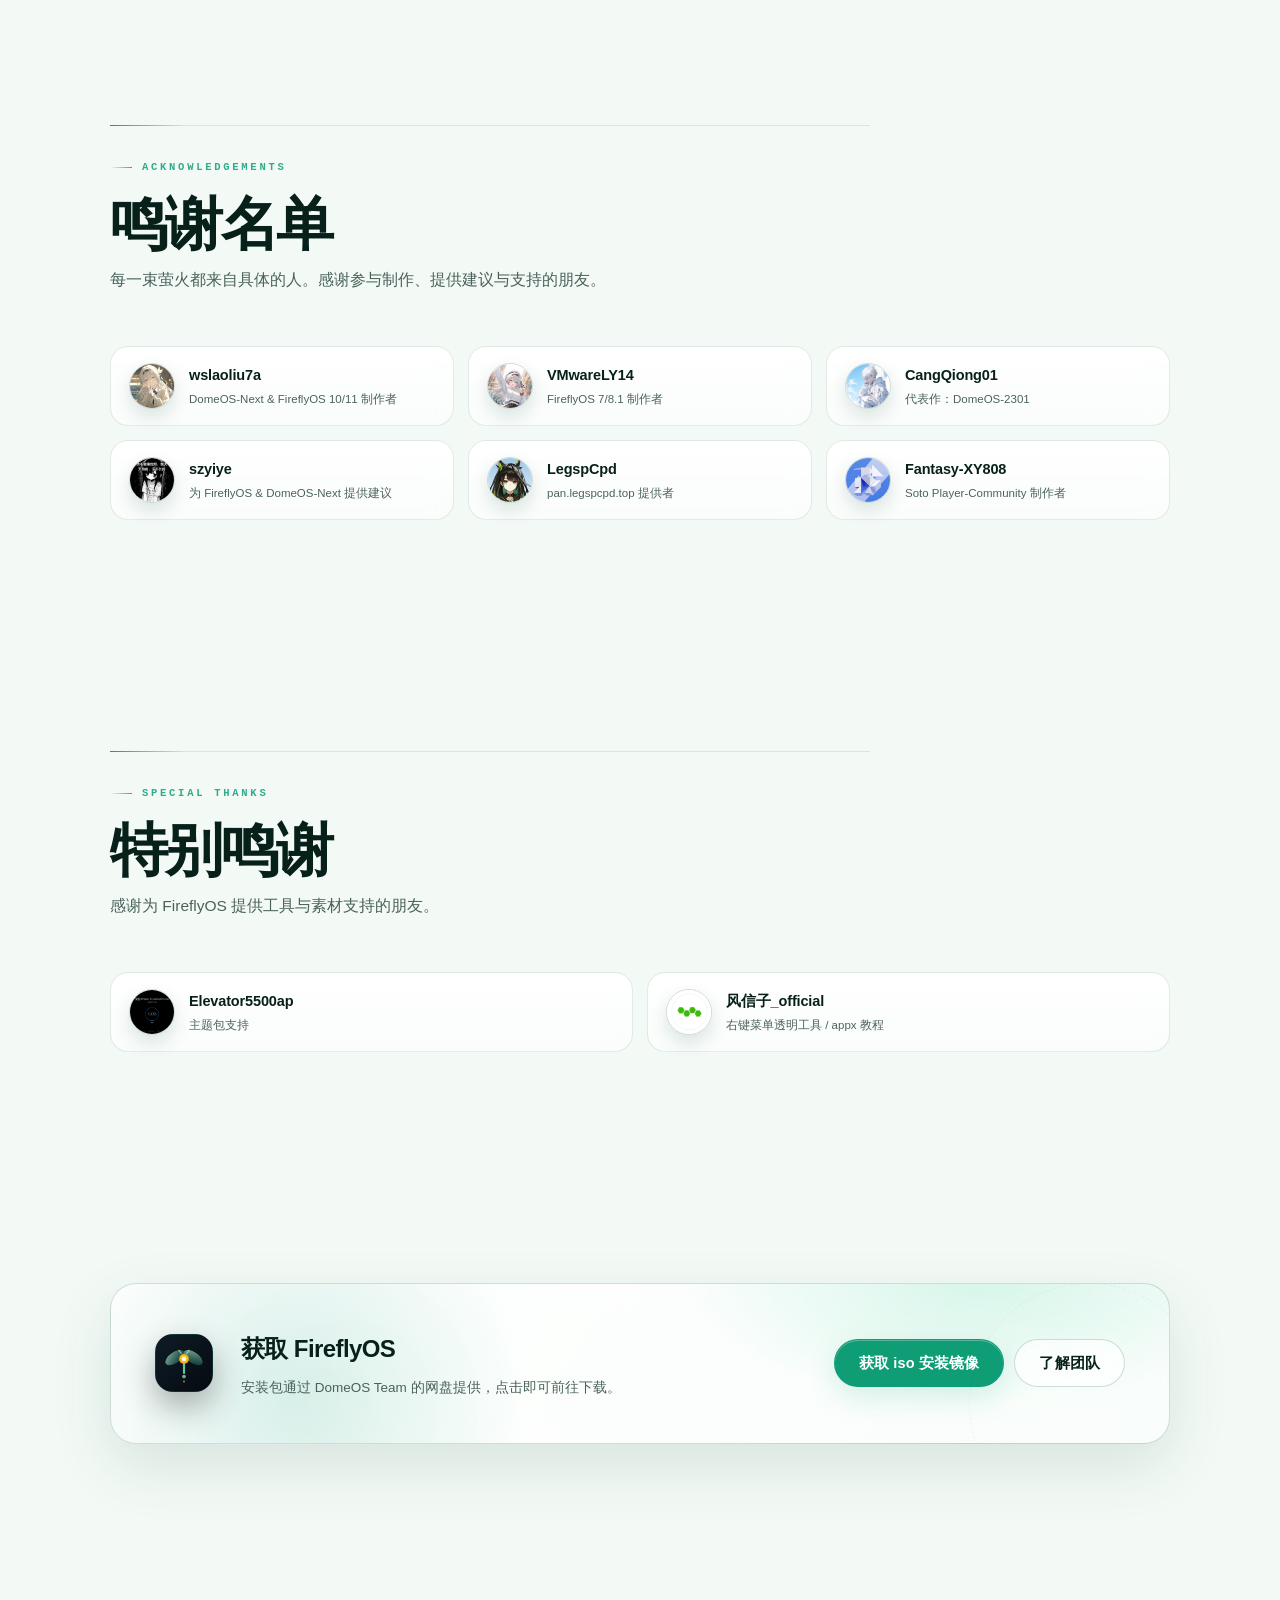
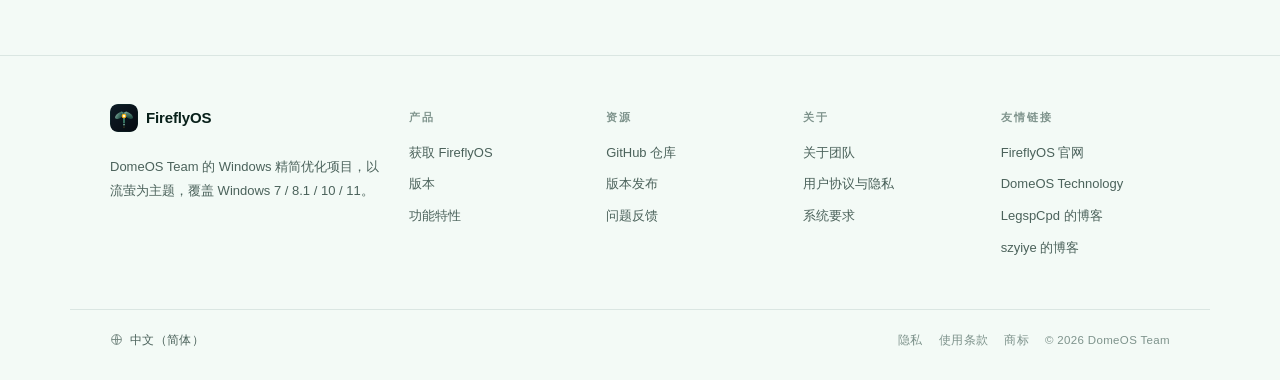
==== commit dfdd9d46: "feat: 超进化 v2（统一入场动画、Team 深浅色、各站首屏与章节重构）" ====
--- a/index.html
+++ b/index.html
@@ -25,8 +25,18 @@
 <style>html{background:#060a10}html[data-color-mode="light"]{background:#f3faf6}</style>
 <link rel="stylesheet" href="assets/theme.css" />
 <link rel="stylesheet" href="assets/style.css?v=10" />
+<link rel="stylesheet" href="assets/evolve.css?v=1" />
 </head>
 <body>
+
+<noscript><style>.enter{display:none!important}</style></noscript>
+<div class="enter" id="enter" aria-hidden="true">
+  <div class="enter-inner">
+    <img class="enter-logo" src="assets/logo.svg" alt="" />
+    <span class="enter-word">FireflyOS</span>
+    <span class="enter-line"><i></i></span>
+  </div>
+</div>
 
 <div class="bg-scene" aria-hidden="true"></div>
 <canvas id="fireflies" aria-hidden="true"></canvas>
@@ -75,6 +85,9 @@
         <span class="ring"></span>
         <span class="ring r2"></span>
         <img src="assets/emblem.svg" alt="" />
+        <span class="spark s1"></span>
+        <span class="spark s2"></span>
+        <span class="spark s3"></span>
       </div>
 
       <div class="hero-badge">
@@ -115,6 +128,11 @@
           <span>维护团队</span>
           <b>DomeOS Team</b>
         </div>
+      </div>
+
+      <div class="scroll-cue" aria-hidden="true">
+        <span>Scroll</span>
+        <i></i>
       </div>
     </div>
   </section>
@@ -334,6 +352,6 @@
   </div>
 </footer>
 
-<script src="assets/main.js?v=10"></script>
+<script src="assets/main.js?v=11"></script>
 </body>
 </html>
--- a/assets/evolve.css
+++ b/assets/evolve.css
@@ -0,0 +1,418 @@
+/* ==========================================================================
+   FireflyOS · 超进化视觉层 v2
+   入场动画 / 首屏氛围 / 编辑式章节 / 卡片精修 / 流萤细节
+   ========================================================================== */
+
+:root {
+  --ev-ease: cubic-bezier(.22, 1, .36, 1);
+  --ev-mono: "Cascadia Code", "SFMono-Regular", Consolas, monospace;
+}
+
+/* ---------- 统一入场动画 ---------- */
+html.enter-lock,
+html.enter-lock body { overflow: hidden; }
+
+.enter {
+  position: fixed;
+  inset: 0;
+  z-index: 10000;
+  display: grid;
+  place-items: center;
+  background:
+    radial-gradient(ellipse 42% 50% at 50% 46%, rgba(52, 211, 153, .10), transparent 70%),
+    var(--bg);
+  border-radius: 0 0 42px 42px;
+  transition: transform .82s cubic-bezier(.76, 0, .24, 1);
+  will-change: transform;
+}
+.enter-inner {
+  display: flex;
+  flex-direction: column;
+  align-items: center;
+  gap: 18px;
+  animation: enterIn .8s var(--ev-ease) both;
+}
+.enter-logo {
+  width: 54px;
+  height: 54px;
+  padding: 9px;
+  box-sizing: content-box;
+  border-radius: 18px;
+  border: 1px solid var(--border-strong);
+  background: var(--surface-2);
+  box-shadow: 0 0 64px var(--glow);
+}
+.enter-word {
+  font-family: var(--ev-mono);
+  font-size: 11px;
+  font-weight: 600;
+  letter-spacing: .46em;
+  text-indent: .46em;
+  text-transform: uppercase;
+  color: var(--text);
+  opacity: .8;
+}
+.enter-line {
+  width: 148px;
+  height: 2px;
+  border-radius: 2px;
+  overflow: hidden;
+  background: rgba(255, 255, 255, .10);
+}
+html[data-color-mode="light"] .enter-line { background: rgba(9, 65, 51, .12); }
+.enter-line i {
+  display: block;
+  width: 100%;
+  height: 100%;
+  background: linear-gradient(90deg, var(--mint), var(--amber));
+  transform-origin: 0 50%;
+  animation: enterLoad 1s cubic-bezier(.65, 0, .35, 1) .12s both;
+}
+html.enter-done .enter { transform: translateY(-101%); }
+
+@keyframes enterIn {
+  from { opacity: 0; transform: translateY(16px) scale(.98); }
+  to { opacity: 1; transform: none; }
+}
+@keyframes enterLoad {
+  from { transform: scaleX(0); }
+  to { transform: scaleX(1); }
+}
+
+/* 入场结束后的首屏编排 */
+@keyframes heroRise {
+  from { opacity: 0; transform: translateY(20px); }
+  to { opacity: 1; transform: none; }
+}
+@keyframes heroVisual {
+  from { opacity: 0; transform: translateY(18px) scale(.965); }
+  to { opacity: 1; transform: none; }
+}
+html.enter-done .hero .hero-badge { animation: heroRise .8s var(--ev-ease) .12s backwards; }
+html.enter-done .hero h1 { animation: heroRise .95s var(--ev-ease) .2s backwards; }
+html.enter-done .hero .lead { animation: heroRise .9s var(--ev-ease) .3s backwards; }
+html.enter-done .hero .hero-actions { animation: heroRise .9s var(--ev-ease) .38s backwards; }
+html.enter-done .hero .hero-note { animation: heroRise .8s var(--ev-ease) .46s backwards; }
+html.enter-done .hero-mark { animation: heroVisual 1.1s var(--ev-ease) .16s backwards; }
+html.enter-done .hero .spec-panel { animation: heroVisual 1.1s var(--ev-ease) .5s backwards; }
+
+/* ---------- 首屏 ---------- */
+.hero { padding-top: clamp(64px, 10vw, 122px); }
+.hero::before {
+  content: "";
+  position: absolute;
+  inset: -180px -10% auto;
+  height: 780px;
+  z-index: -1;
+  background:
+    radial-gradient(ellipse 42% 48% at 50% 32%, var(--glow), transparent 70%),
+    radial-gradient(ellipse 28% 36% at 70% 10%, var(--glow-amber), transparent 72%);
+  filter: blur(8px);
+  pointer-events: none;
+}
+.hero .container { position: relative; }
+.hero h1 {
+  font-size: clamp(64px, 11vw, 136px);
+  letter-spacing: -.055em;
+  filter: drop-shadow(0 24px 70px rgba(52, 211, 153, .16));
+}
+.hero .lead { font-size: clamp(16px, 1.9vw, 19px); }
+.hero-mark { width: 118px; height: 118px; margin-bottom: 30px; }
+.hero-mark img { width: 112px; height: 112px; }
+.hero-mark::after {
+  content: "";
+  position: absolute;
+  inset: -64px;
+  border-radius: 50%;
+  border: 1px dashed var(--border);
+  opacity: .5;
+  animation: spin 44s linear infinite;
+}
+.hero-mark .spark {
+  position: absolute;
+  width: 6px;
+  height: 6px;
+  border-radius: 50%;
+  background: var(--amber);
+  box-shadow: 0 0 16px var(--amber);
+  animation: sparkDrift 7s ease-in-out infinite;
+}
+.hero-mark .spark.s1 { top: 4%; right: 4%; animation-delay: -1s; }
+.hero-mark .spark.s2 { bottom: 12%; left: -2%; width: 4px; height: 4px; animation-delay: -3.4s; }
+.hero-mark .spark.s3 { bottom: 30%; right: -6%; width: 5px; height: 5px; animation-delay: -5.2s; }
+@keyframes sparkDrift {
+  0%, 100% { transform: translate3d(0, 0, 0); opacity: .55; }
+  50% { transform: translate3d(10px, -14px, 0); opacity: 1; }
+}
+
+.spec-panel {
+  position: relative;
+  margin-top: clamp(44px, 6vw, 68px);
+  border-radius: 24px;
+  background: linear-gradient(180deg, rgba(255, 255, 255, .07), rgba(255, 255, 255, .02));
+  box-shadow: 0 34px 80px -46px rgba(0, 0, 0, .7);
+}
+html[data-color-mode="light"] .spec-panel {
+  background: linear-gradient(180deg, rgba(255, 255, 255, .9), rgba(255, 255, 255, .55));
+  box-shadow: 0 30px 70px -44px rgba(17, 74, 58, .35);
+}
+.spec-panel::before {
+  content: "";
+  position: absolute;
+  top: 0;
+  left: 24px;
+  right: 24px;
+  height: 1px;
+  background: linear-gradient(90deg, transparent, var(--mint), var(--amber), transparent);
+  opacity: .65;
+}
+.spec-item { padding: 24px 26px 26px; }
+.spec-item span {
+  font-family: var(--ev-mono);
+  font-size: 10px;
+  letter-spacing: .22em;
+  color: var(--mint);
+  opacity: .8;
+}
+.spec-item b { margin-top: 10px; font-size: 14px; }
+
+.scroll-cue {
+  display: flex;
+  flex-direction: column;
+  align-items: center;
+  gap: 10px;
+  margin-top: 54px;
+  color: var(--text-3);
+  font-family: var(--ev-mono);
+  font-size: 9.5px;
+  letter-spacing: .34em;
+  text-indent: .34em;
+}
+.scroll-cue i {
+  width: 1px;
+  height: 46px;
+  background: linear-gradient(var(--mint), transparent);
+  transform-origin: top;
+  animation: cueDrop 2.2s ease-in-out infinite;
+}
+@keyframes cueDrop {
+  0%, 100% { transform: scaleY(.35); opacity: .35; }
+  50% { transform: scaleY(1); opacity: .9; }
+}
+
+/* ---------- 章节标题：编辑式 ---------- */
+.section-head {
+  position: relative;
+  max-width: 760px;
+  padding-top: 24px;
+  border-top: 1px solid var(--border);
+}
+.section-head::before {
+  content: "";
+  position: absolute;
+  top: -1px;
+  left: 0;
+  width: 76px;
+  height: 1px;
+  background: linear-gradient(90deg, var(--mint), transparent);
+}
+.eyebrow {
+  font-family: var(--ev-mono);
+  font-size: 10.5px;
+  letter-spacing: .26em;
+  color: var(--mint);
+  opacity: .85;
+}
+.section-title {
+  font-size: clamp(36px, 5vw, 58px);
+  letter-spacing: -.045em;
+  line-height: 1.06;
+}
+.section-sub { font-size: 15.5px; max-width: 600px; }
+
+/* ---------- 卡片 ---------- */
+.card {
+  padding: 30px 28px;
+  border-radius: 22px;
+  background: linear-gradient(180deg, var(--surface), rgba(255, 255, 255, .012));
+}
+html[data-color-mode="light"] .card {
+  background: linear-gradient(180deg, rgba(255, 255, 255, .92), rgba(255, 255, 255, .6));
+}
+.card::before {
+  left: 28px;
+  width: 56px;
+  background: linear-gradient(90deg, var(--mint), var(--amber));
+}
+.card-icon {
+  width: 46px;
+  height: 46px;
+  border-radius: 14px;
+  border: 1px solid var(--border);
+  background: radial-gradient(circle at 30% 20%, var(--accent-soft), transparent 72%);
+  box-shadow: inset 0 1px 0 rgba(255, 255, 255, .09);
+}
+.card-index {
+  top: 24px;
+  right: 26px;
+  font-family: var(--ev-mono);
+  font-size: 11px;
+  color: var(--mint);
+  opacity: .45;
+}
+.card h3 { margin-top: 20px; font-size: 18px; letter-spacing: -.01em; }
+.card p { margin-top: 10px; font-size: 13.5px; }
+
+/* ---------- 版本 ---------- */
+.versions { gap: 16px; }
+.version-card {
+  padding: 26px 24px 24px;
+  border-radius: 20px;
+  background: linear-gradient(180deg, var(--surface), rgba(255, 255, 255, .012));
+  overflow: hidden;
+}
+html[data-color-mode="light"] .version-card {
+  background: linear-gradient(180deg, rgba(255, 255, 255, .92), rgba(255, 255, 255, .6));
+}
+.version-card::before {
+  content: "";
+  position: absolute;
+  top: 0;
+  left: 24px;
+  right: 24px;
+  height: 1px;
+  background: linear-gradient(90deg, var(--mint), var(--amber), transparent);
+  opacity: .6;
+}
+.version-card .v-num {
+  font-size: clamp(42px, 4.6vw, 58px);
+  background: linear-gradient(180deg, var(--text) 20%, var(--mint));
+  -webkit-background-clip: text;
+  background-clip: text;
+  color: transparent;
+  -webkit-text-fill-color: transparent;
+}
+html[data-color-mode="light"] .version-card .v-num {
+  background: linear-gradient(180deg, #0b2a22 15%, #0f7a5f);
+  -webkit-background-clip: text;
+  background-clip: text;
+}
+.version-card .v-num small {
+  color: var(--mint);
+  -webkit-text-fill-color: var(--mint);
+}
+.version-card .v-desc { margin-top: 16px; }
+
+/* ---------- 引言 ---------- */
+.quote-panel {
+  position: relative;
+  padding: clamp(56px, 8vw, 92px) 32px;
+  border-radius: 28px;
+  border: 1px solid var(--border);
+  background:
+    radial-gradient(ellipse 60% 90% at 50% 0%, var(--glow), transparent 62%),
+    var(--surface);
+  overflow: hidden;
+}
+.quote-panel::before {
+  content: "\201C";
+  position: absolute;
+  top: -26px;
+  left: 50%;
+  transform: translateX(-50%);
+  font-family: Georgia, serif;
+  font-size: clamp(160px, 22vw, 260px);
+  line-height: 1;
+  color: var(--mint);
+  opacity: .10;
+  pointer-events: none;
+}
+.quote-panel q {
+  position: relative;
+  display: block;
+  font-size: clamp(30px, 4.6vw, 54px);
+  font-weight: 700;
+  letter-spacing: -.04em;
+  line-height: 1.2;
+  background: linear-gradient(180deg, var(--text), var(--mint-soft));
+  -webkit-background-clip: text;
+  background-clip: text;
+  color: transparent;
+  -webkit-text-fill-color: transparent;
+}
+html[data-color-mode="light"] .quote-panel q {
+  background: linear-gradient(180deg, #0b2a22, #0f7a5f);
+  -webkit-background-clip: text;
+  background-clip: text;
+}
+.quote-panel span {
+  position: relative;
+  display: block;
+  margin-top: 18px;
+  font-family: var(--ev-mono);
+  font-size: 11px;
+  letter-spacing: .2em;
+  color: var(--text-3);
+}
+
+/* ---------- 鸣谢 ---------- */
+.thanks-card {
+  position: relative;
+  padding: 16px 18px;
+  border-radius: 18px;
+  background: linear-gradient(180deg, var(--surface), rgba(255, 255, 255, .012));
+}
+html[data-color-mode="light"] .thanks-card {
+  background: linear-gradient(180deg, rgba(255, 255, 255, .92), rgba(255, 255, 255, .6));
+}
+.thanks-card img {
+  box-shadow: 0 0 0 2px var(--bg), 0 0 0 3px var(--accent-line), 0 10px 22px rgba(0, 0, 0, .25);
+}
+.thanks-card b { font-size: 14.5px; }
+.thanks-card:hover { border-color: var(--accent-line); }
+
+/* ---------- CTA ---------- */
+.cta-panel {
+  position: relative;
+  padding: clamp(30px, 4vw, 44px);
+  border-radius: 26px;
+  border: 1px solid var(--border-strong);
+  background:
+    radial-gradient(ellipse 46% 120% at 82% 0%, var(--glow), transparent 62%),
+    linear-gradient(120deg, var(--surface-2), transparent 62%);
+  overflow: hidden;
+}
+html[data-color-mode="light"] .cta-panel {
+  background:
+    radial-gradient(ellipse 46% 120% at 82% 0%, rgba(52, 211, 153, .18), transparent 62%),
+    linear-gradient(120deg, #ffffff, rgba(255, 255, 255, .55));
+}
+.cta-panel::after {
+  content: "";
+  position: absolute;
+  right: -40px;
+  bottom: -80px;
+  width: 240px;
+  height: 240px;
+  border-radius: 50%;
+  border: 1px dashed var(--border);
+  opacity: .5;
+  pointer-events: none;
+}
+.cta-panel img { width: 58px; height: 58px; }
+.cta-text h2 { font-size: 24px; letter-spacing: -.025em; }
+
+@media (max-width: 560px) {
+  .hero h1 { font-size: 52px; }
+  .hero-mark { width: 102px; height: 102px; }
+  .hero-mark img { width: 96px; height: 96px; }
+}
+
+/* ---------- 降级 ---------- */
+@media (prefers-reduced-motion: reduce) {
+  .enter { display: none; }
+  html.enter-lock, html.enter-lock body { overflow: auto; }
+  .enter-line i, .scroll-cue i, .hero-mark .spark, .hero-mark .ring,
+  .hero-mark::after { animation: none !important; }
+  html.enter-done .hero * { animation: none !important; }
+}
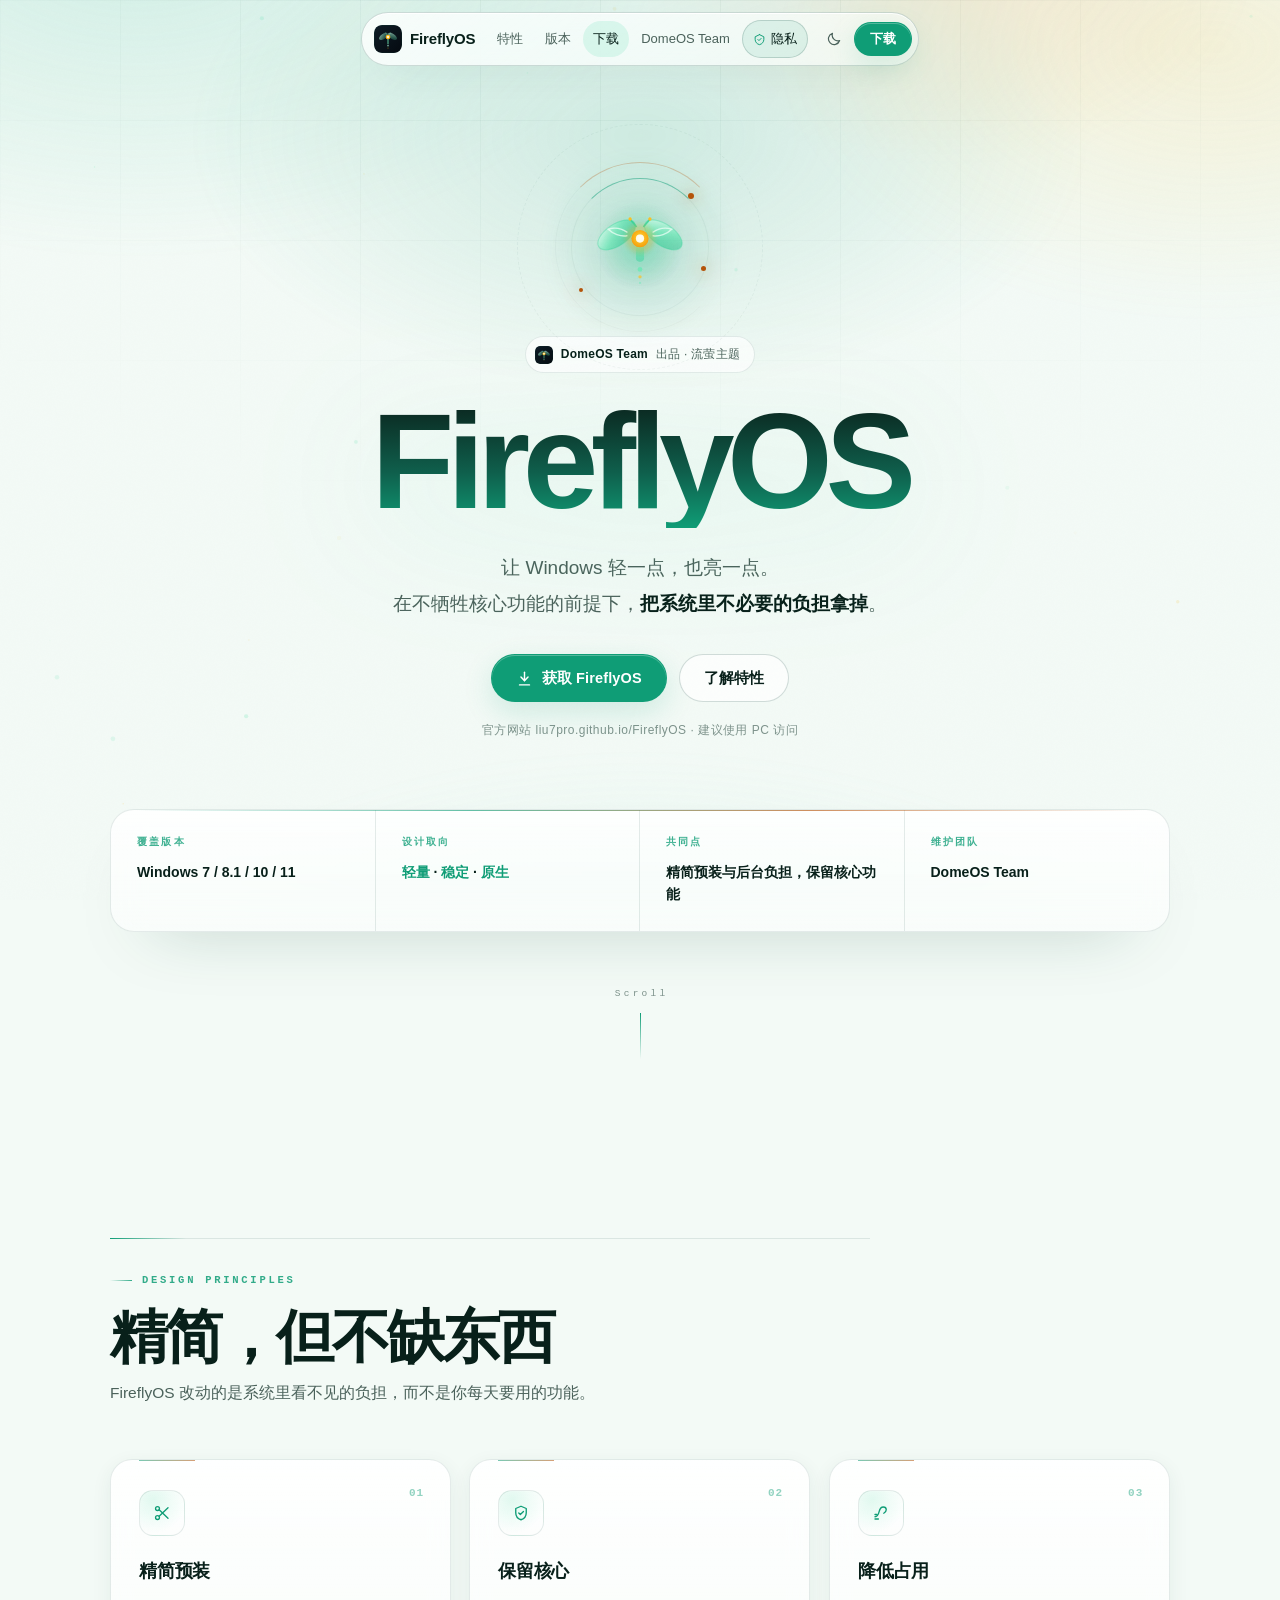
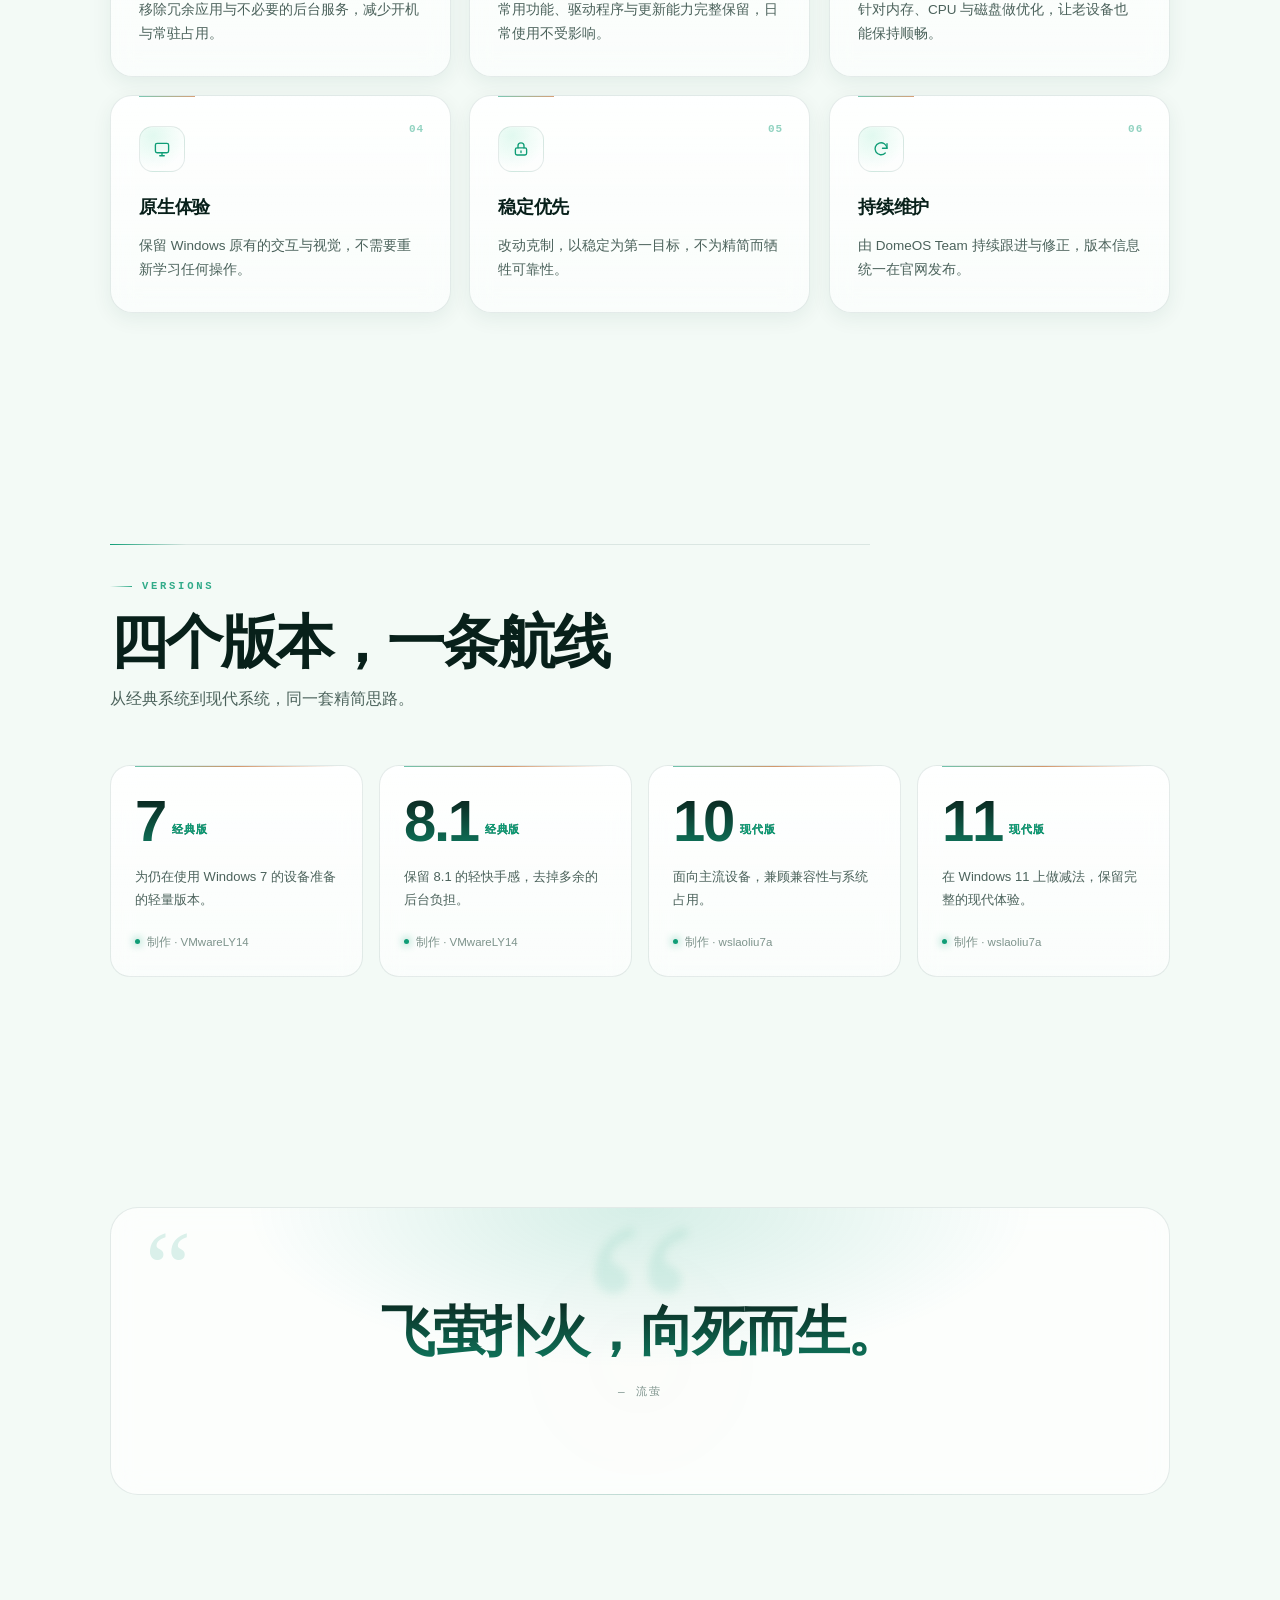
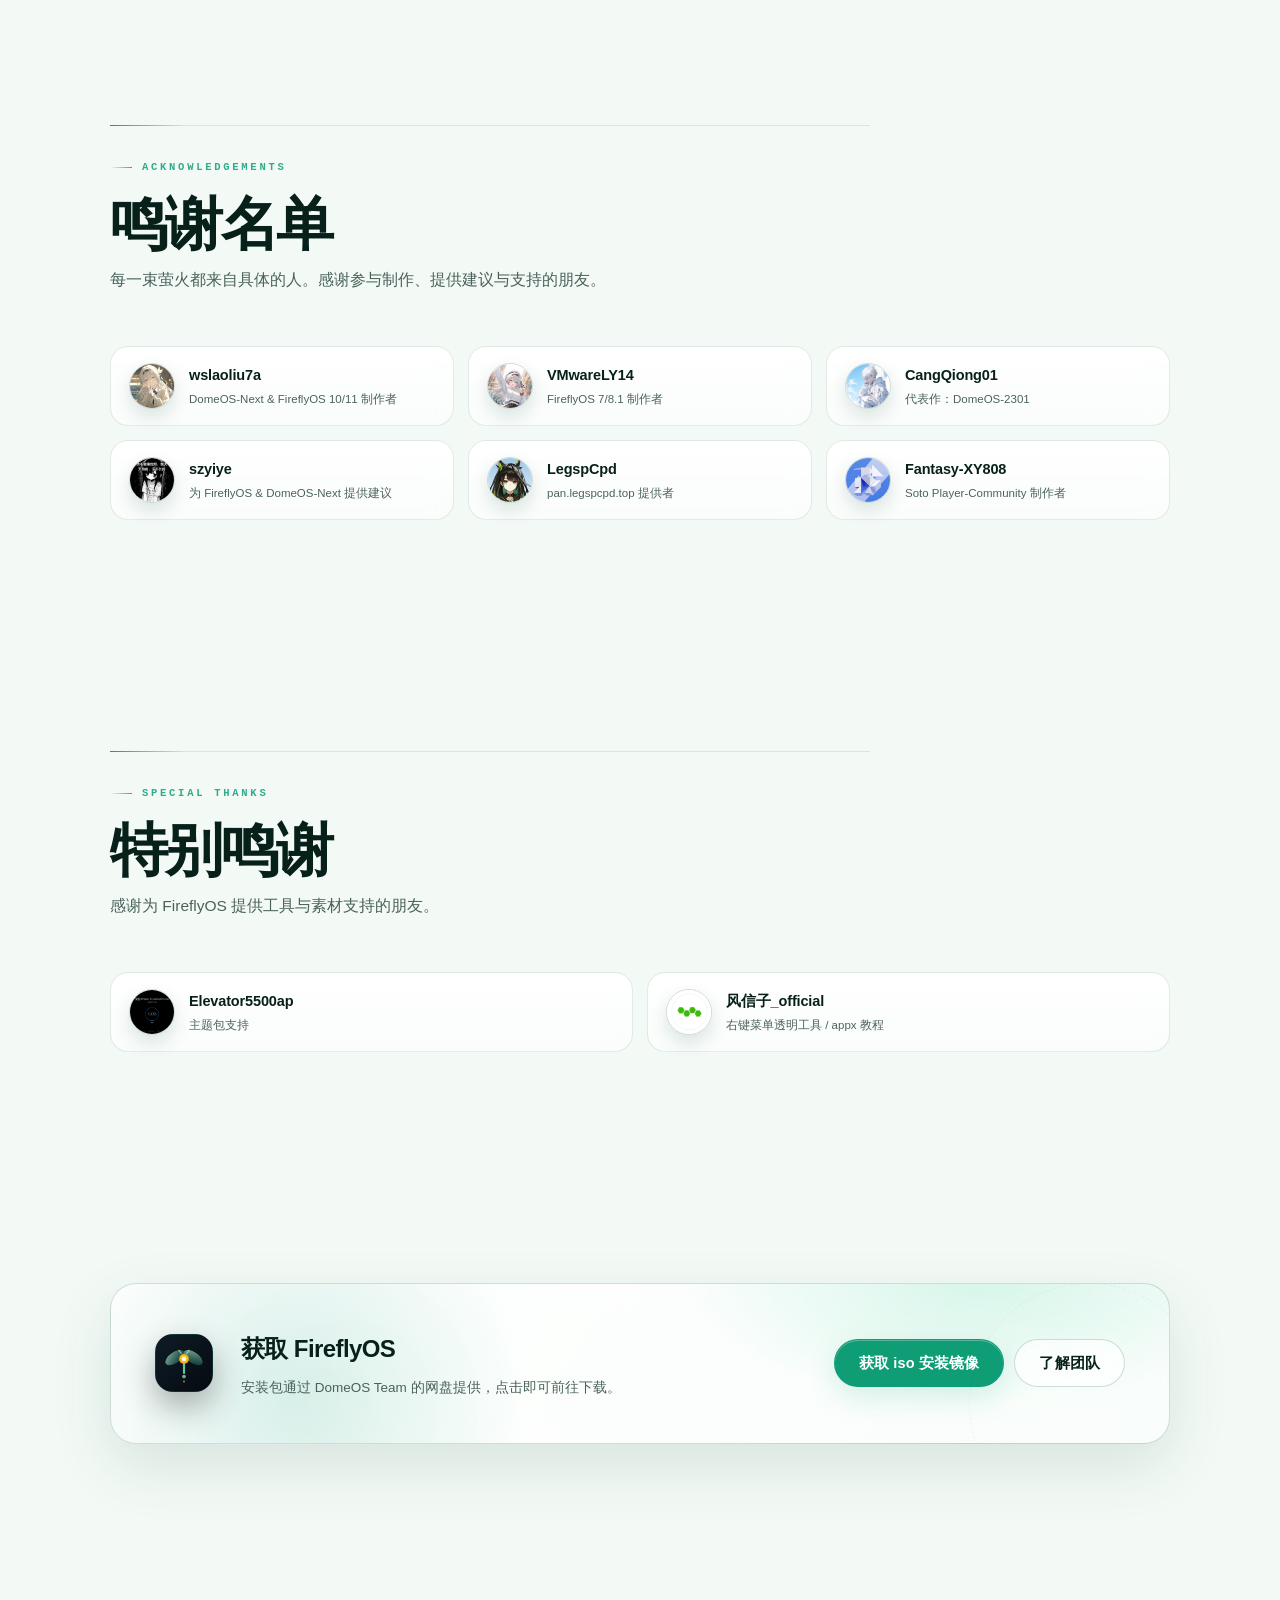
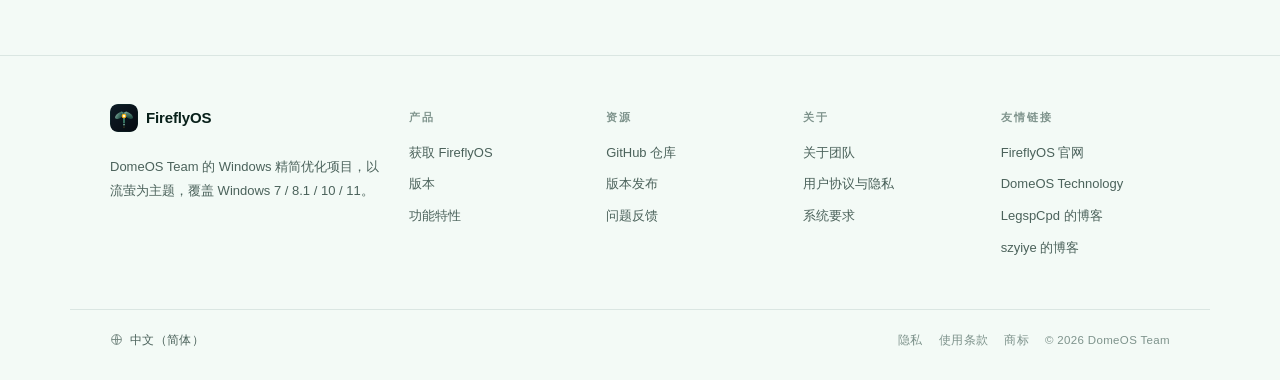
==== commit 7a63f7ad: "chore: 商标链接指向 DomeOS Team 关于页" ====
--- a/index.html
+++ b/index.html
@@ -346,7 +346,7 @@
     <div class="footer-legal">
       <a href="https://liu7pro.github.io/DomeOS-Team/legal.html">隐私</a>
       <a href="https://liu7pro.github.io/DomeOS-Team/legal.html">使用条款</a>
-      <a href="https://liu7pro.github.io/about.html">商标</a>
+      <a href="https://liu7pro.github.io/DomeOS-Team/about.html">商标</a>
       <a href="https://liu7pro.github.io/DomeOS-Team/">© <span id="year">2026</span> DomeOS Team</a>
     </div>
   </div>
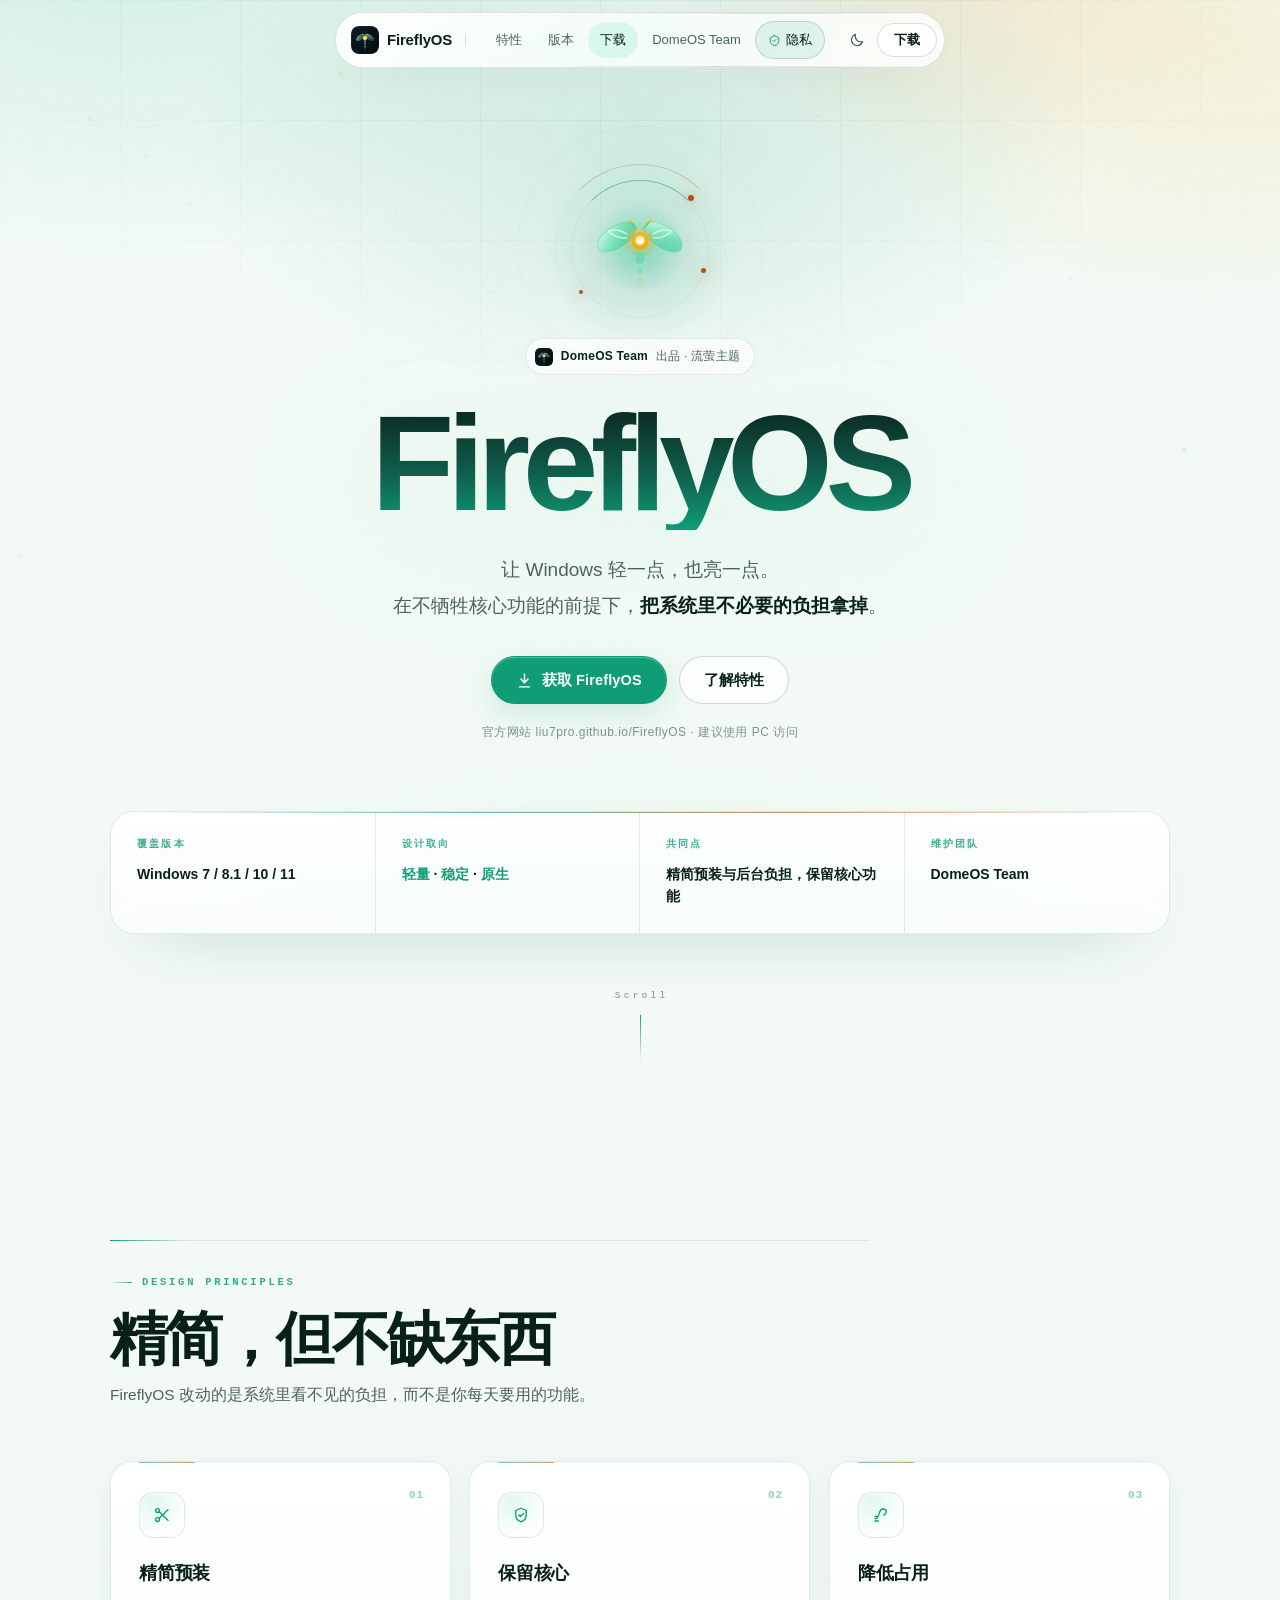
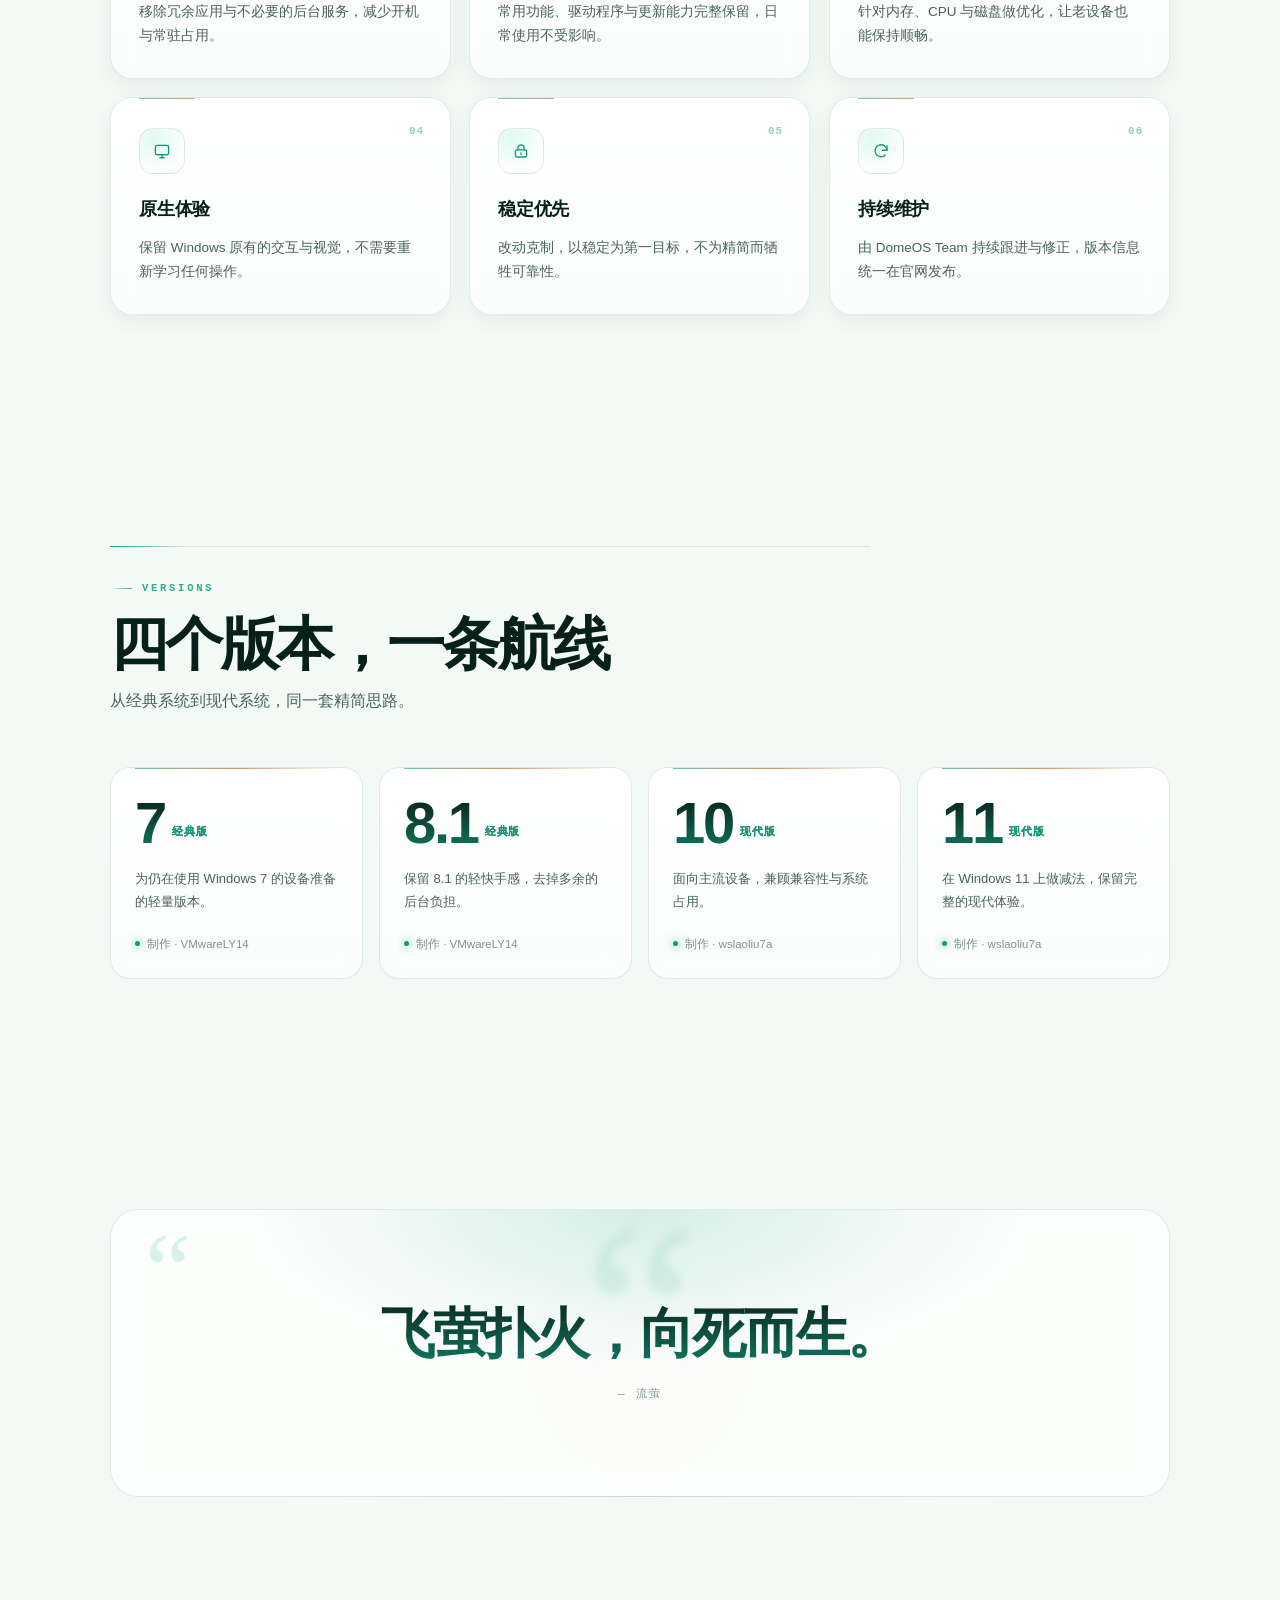
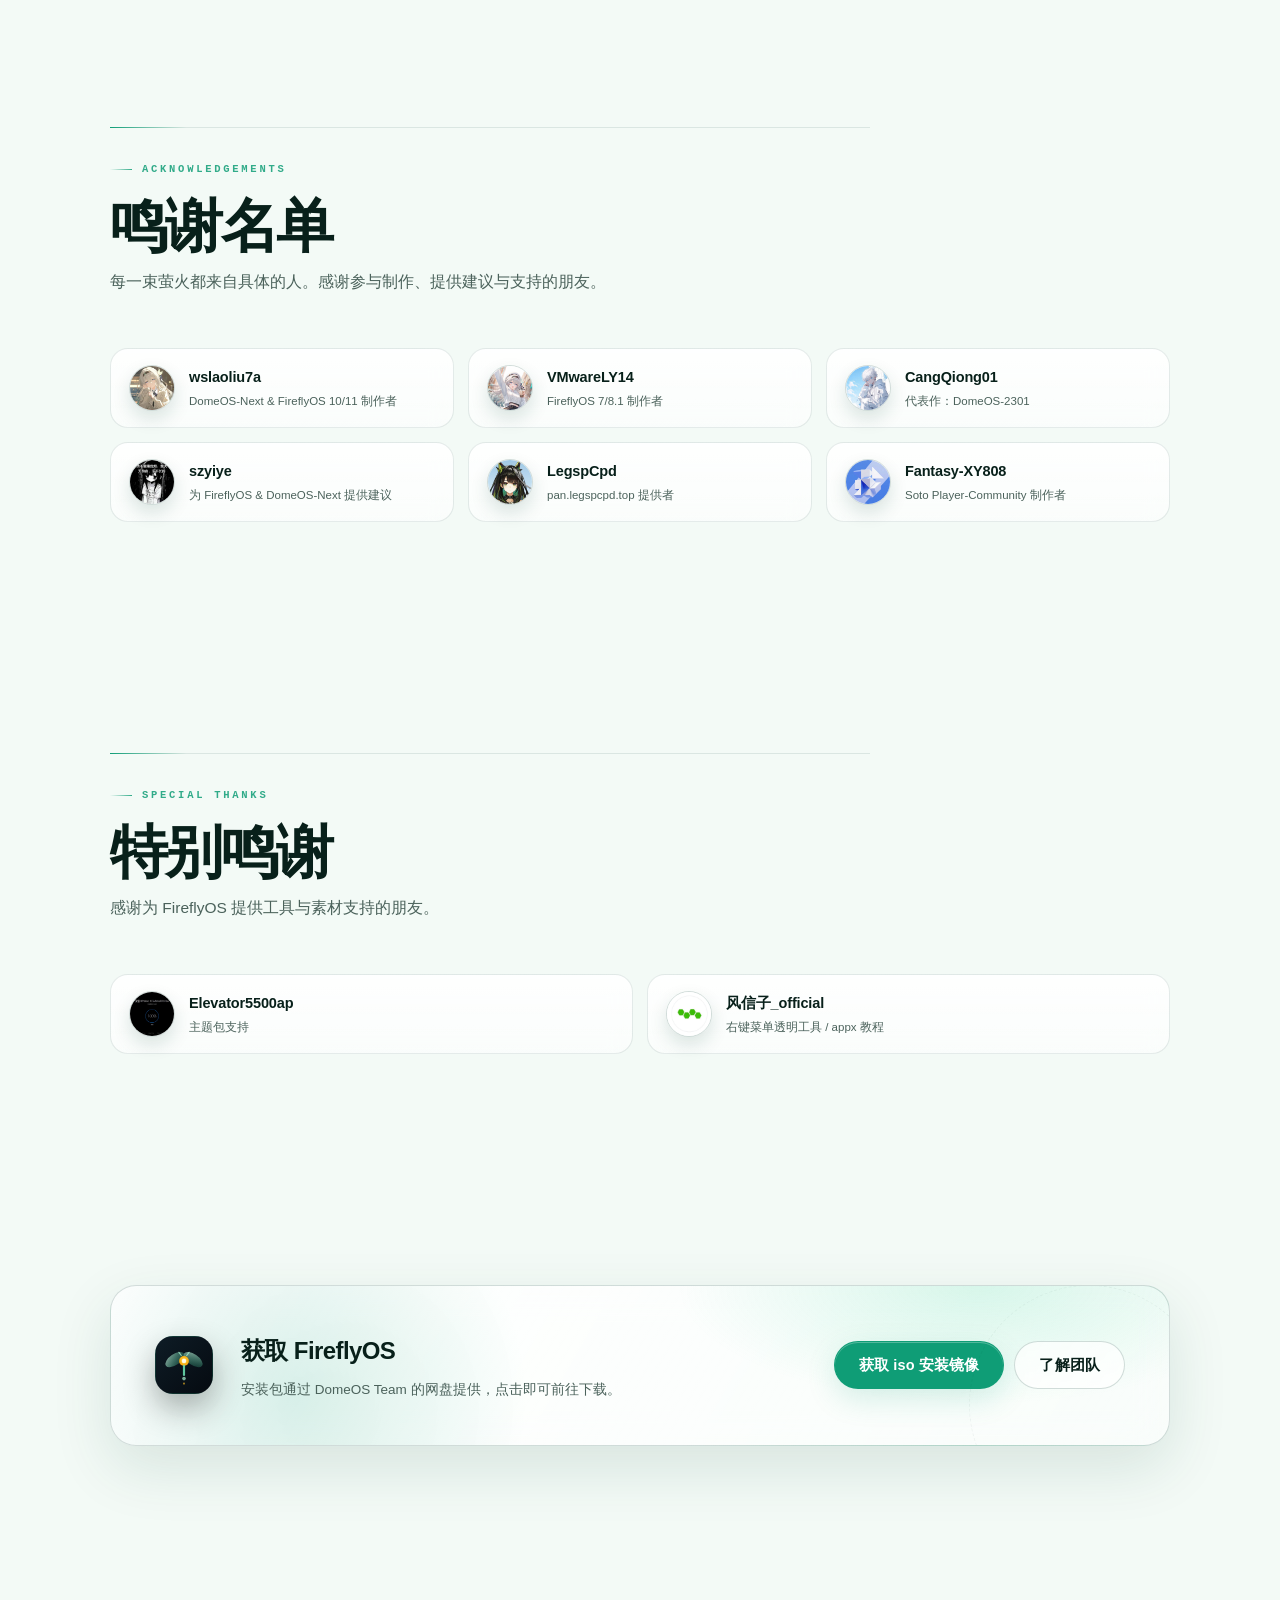
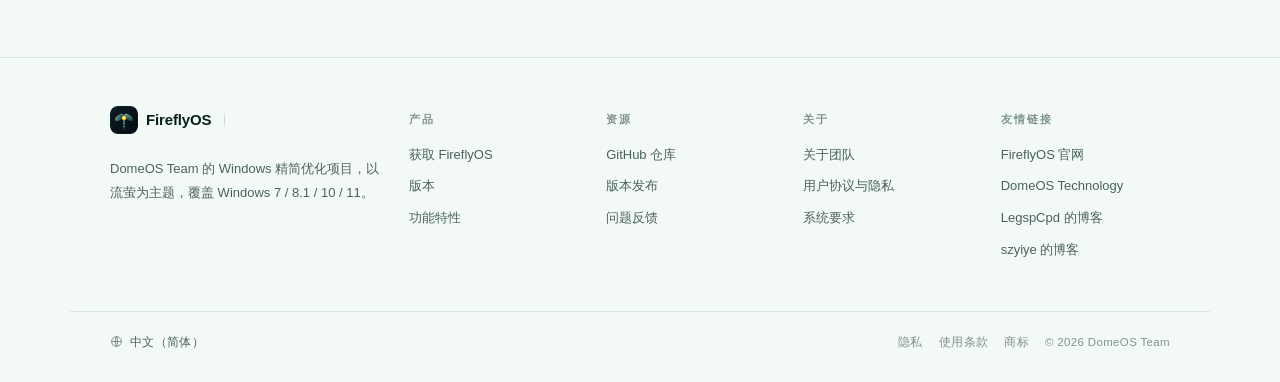
==== commit d777a8df: "feat: 顶栏改为 DomeOS AI 同款液态玻璃，入场改为淡出幕布" ====
--- a/index.html
+++ b/index.html
@@ -25,18 +25,11 @@
 <style>html{background:#060a10}html[data-color-mode="light"]{background:#f3faf6}</style>
 <link rel="stylesheet" href="assets/theme.css" />
 <link rel="stylesheet" href="assets/style.css?v=10" />
-<link rel="stylesheet" href="assets/evolve.css?v=1" />
+<link rel="stylesheet" href="assets/evolve.css?v=2" />
 </head>
 <body>
 
-<noscript><style>.enter{display:none!important}</style></noscript>
-<div class="enter" id="enter" aria-hidden="true">
-  <div class="enter-inner">
-    <img class="enter-logo" src="assets/logo.svg" alt="" />
-    <span class="enter-word">FireflyOS</span>
-    <span class="enter-line"><i></i></span>
-  </div>
-</div>
+<div class="page-curtain" aria-hidden="true"></div>
 
 <div class="bg-scene" aria-hidden="true"></div>
 <canvas id="fireflies" aria-hidden="true"></canvas>
@@ -352,6 +345,6 @@
   </div>
 </footer>
 
-<script src="assets/main.js?v=11"></script>
+<script src="assets/main.js?v=12"></script>
 </body>
 </html>
--- a/assets/evolve.css
+++ b/assets/evolve.css
@@ -8,93 +8,116 @@
   --ev-mono: "Cascadia Code", "SFMono-Regular", Consolas, monospace;
 }
 
-/* ---------- 统一入场动画 ---------- */
-html.enter-lock,
-html.enter-lock body { overflow: hidden; }
-
-.enter {
+/* ---------- 统一入场：DomeOS AI 同款淡出幕布 ---------- */
+.page-curtain {
   position: fixed;
   inset: 0;
   z-index: 10000;
-  display: grid;
-  place-items: center;
-  background:
-    radial-gradient(ellipse 42% 50% at 50% 46%, rgba(52, 211, 153, .10), transparent 70%),
-    var(--bg);
-  border-radius: 0 0 42px 42px;
-  transition: transform .82s cubic-bezier(.76, 0, .24, 1);
-  will-change: transform;
-}
-.enter-inner {
-  display: flex;
-  flex-direction: column;
-  align-items: center;
-  gap: 18px;
-  animation: enterIn .8s var(--ev-ease) both;
-}
-.enter-logo {
-  width: 54px;
-  height: 54px;
-  padding: 9px;
-  box-sizing: content-box;
-  border-radius: 18px;
-  border: 1px solid var(--border-strong);
-  background: var(--surface-2);
-  box-shadow: 0 0 64px var(--glow);
-}
-.enter-word {
-  font-family: var(--ev-mono);
-  font-size: 11px;
-  font-weight: 600;
-  letter-spacing: .46em;
-  text-indent: .46em;
-  text-transform: uppercase;
-  color: var(--text);
-  opacity: .8;
-}
-.enter-line {
-  width: 148px;
-  height: 2px;
-  border-radius: 2px;
-  overflow: hidden;
-  background: rgba(255, 255, 255, .10);
-}
-html[data-color-mode="light"] .enter-line { background: rgba(9, 65, 51, .12); }
-.enter-line i {
-  display: block;
-  width: 100%;
-  height: 100%;
-  background: linear-gradient(90deg, var(--mint), var(--amber));
-  transform-origin: 0 50%;
-  animation: enterLoad 1s cubic-bezier(.65, 0, .35, 1) .12s both;
-}
-html.enter-done .enter { transform: translateY(-101%); }
-
-@keyframes enterIn {
-  from { opacity: 0; transform: translateY(16px) scale(.98); }
-  to { opacity: 1; transform: none; }
-}
-@keyframes enterLoad {
-  from { transform: scaleX(0); }
-  to { transform: scaleX(1); }
-}
-
-/* 入场结束后的首屏编排 */
-@keyframes heroRise {
-  from { opacity: 0; transform: translateY(20px); }
-  to { opacity: 1; transform: none; }
-}
-@keyframes heroVisual {
-  from { opacity: 0; transform: translateY(18px) scale(.965); }
-  to { opacity: 1; transform: none; }
-}
-html.enter-done .hero .hero-badge { animation: heroRise .8s var(--ev-ease) .12s backwards; }
-html.enter-done .hero h1 { animation: heroRise .95s var(--ev-ease) .2s backwards; }
-html.enter-done .hero .lead { animation: heroRise .9s var(--ev-ease) .3s backwards; }
-html.enter-done .hero .hero-actions { animation: heroRise .9s var(--ev-ease) .38s backwards; }
-html.enter-done .hero .hero-note { animation: heroRise .8s var(--ev-ease) .46s backwards; }
-html.enter-done .hero-mark { animation: heroVisual 1.1s var(--ev-ease) .16s backwards; }
-html.enter-done .hero .spec-panel { animation: heroVisual 1.1s var(--ev-ease) .5s backwards; }
+  background: var(--bg);
+  pointer-events: none;
+  animation: curtain-out .7s cubic-bezier(.22, 1, .36, 1) .25s forwards;
+}
+@keyframes curtain-out {
+  to { opacity: 0; visibility: hidden; }
+}
+
+/* ---------- 顶栏：DomeOS AI 同款液态玻璃胶囊 ---------- */
+.nav-inner {
+  height: 56px;
+  padding: 5px 7px 5px 15px;
+  gap: 12px;
+  border-radius: 999px;
+  border-color: rgba(255, 255, 255, .16);
+  background-color: rgba(16, 18, 26, .55);
+  background-image: linear-gradient(145deg, rgba(255, 255, 255, .16), rgba(255, 255, 255, .02) 44%, rgba(255, 255, 255, .08));
+  -webkit-backdrop-filter: blur(26px) saturate(180%);
+  backdrop-filter: blur(26px) saturate(180%);
+  box-shadow: 0 18px 44px -22px rgba(0, 0, 0, .9),
+    inset 0 1px 0 rgba(255, 255, 255, .34),
+    inset 0 -1px 0 rgba(0, 0, 0, .26);
+}
+.nav-inner::before {
+  content: "";
+  position: absolute;
+  inset: 0;
+  z-index: 2;
+  border-radius: inherit;
+  padding: 1px;
+  background: linear-gradient(135deg, rgba(255, 255, 255, .55), rgba(255, 255, 255, .04) 34%, rgba(255, 255, 255, .26) 64%, rgba(255, 255, 255, .04));
+  -webkit-mask: linear-gradient(#000 0 0) content-box, linear-gradient(#000 0 0);
+  -webkit-mask-composite: xor;
+  mask: linear-gradient(#000 0 0) content-box, linear-gradient(#000 0 0);
+  mask-composite: exclude;
+  pointer-events: none;
+}
+.nav-inner::after {
+  content: "";
+  position: absolute;
+  left: 18%;
+  right: 18%;
+  bottom: -1px;
+  height: 1px;
+  border-radius: 999px;
+  background: linear-gradient(90deg, transparent, rgba(255, 255, 255, .35), transparent);
+  pointer-events: none;
+}
+.brand::after {
+  content: "";
+  width: 1px;
+  height: 18px;
+  margin-left: 5px;
+  background: linear-gradient(180deg, transparent, rgba(255, 255, 255, .22), transparent);
+}
+.nav-links a {
+  padding: 7px 12px;
+  font-size: 13px;
+}
+.nav-links a:hover { background: rgba(255, 255, 255, .08); }
+.nav-actions .btn-sm {
+  padding: 8px 16px;
+  border: 1px solid rgba(255, 255, 255, .2) !important;
+  background: rgba(255, 255, 255, .09) !important;
+  color: var(--text) !important;
+  box-shadow: inset 0 1px 0 rgba(255, 255, 255, .2);
+  -webkit-backdrop-filter: blur(10px);
+  backdrop-filter: blur(10px);
+}
+.nav-actions .btn-sm:hover {
+  background: rgba(255, 255, 255, .16) !important;
+  border-color: rgba(255, 255, 255, .3) !important;
+  filter: none !important;
+  transform: translateY(-1px);
+}
+.site-header.scrolled .nav-inner {
+  background-color: rgba(10, 12, 18, .82);
+  background-image: linear-gradient(145deg, rgba(255, 255, 255, .12), rgba(255, 255, 255, .015) 44%, rgba(255, 255, 255, .06));
+  box-shadow: 0 18px 40px -20px rgba(0, 0, 0, .9),
+    inset 0 1px 0 rgba(255, 255, 255, .28),
+    inset 0 -1px 0 rgba(0, 0, 0, .26);
+}
+html[data-color-mode="light"] .nav-inner {
+  background-color: rgba(255, 255, 255, .62);
+  background-image: linear-gradient(145deg, rgba(255, 255, 255, .9), rgba(255, 255, 255, .3) 48%, rgba(255, 255, 255, .6));
+  border-color: rgba(16, 20, 38, .12);
+  box-shadow: 0 18px 44px -26px rgba(22, 28, 62, .35),
+    inset 0 1px 0 rgba(255, 255, 255, .95);
+}
+html[data-color-mode="light"] .nav-inner::before {
+  background: linear-gradient(135deg, rgba(255, 255, 255, .98), rgba(255, 255, 255, .3) 36%, rgba(16, 20, 38, .14) 66%, rgba(255, 255, 255, .8));
+}
+html[data-color-mode="light"] .brand::after {
+  background: linear-gradient(180deg, transparent, rgba(16, 20, 38, .18), transparent);
+}
+html[data-color-mode="light"] .nav-links a:hover { background: rgba(16, 20, 38, .06); }
+html[data-color-mode="light"] .nav-actions .btn-sm {
+  border-color: rgba(16, 20, 38, .14) !important;
+  background: rgba(255, 255, 255, .75) !important;
+  color: var(--text) !important;
+  box-shadow: inset 0 1px 0 rgba(255, 255, 255, .9);
+}
+html[data-color-mode="light"] .site-header.scrolled .nav-inner {
+  background-color: rgba(255, 255, 255, .86);
+}
 
 /* ---------- 首屏 ---------- */
 .hero { padding-top: clamp(64px, 10vw, 122px); }
@@ -408,11 +431,22 @@
   .hero-mark img { width: 96px; height: 96px; }
 }
 
+/* ---------- 响应式 ---------- */
+@media (max-width: 760px) {
+  .brand::after { display: none; }
+  .nav-inner {
+    height: 50px;
+    padding: 4px 6px 4px 12px;
+    gap: 8px;
+    -webkit-backdrop-filter: none;
+    backdrop-filter: none;
+  }
+  .nav-inner::after { display: none; }
+}
+
 /* ---------- 降级 ---------- */
 @media (prefers-reduced-motion: reduce) {
-  .enter { display: none; }
-  html.enter-lock, html.enter-lock body { overflow: auto; }
-  .enter-line i, .scroll-cue i, .hero-mark .spark, .hero-mark .ring,
+  .page-curtain { display: none; }
+  .scroll-cue i, .hero-mark .spark, .hero-mark .ring,
   .hero-mark::after { animation: none !important; }
-  html.enter-done .hero * { animation: none !important; }
-}
+}
